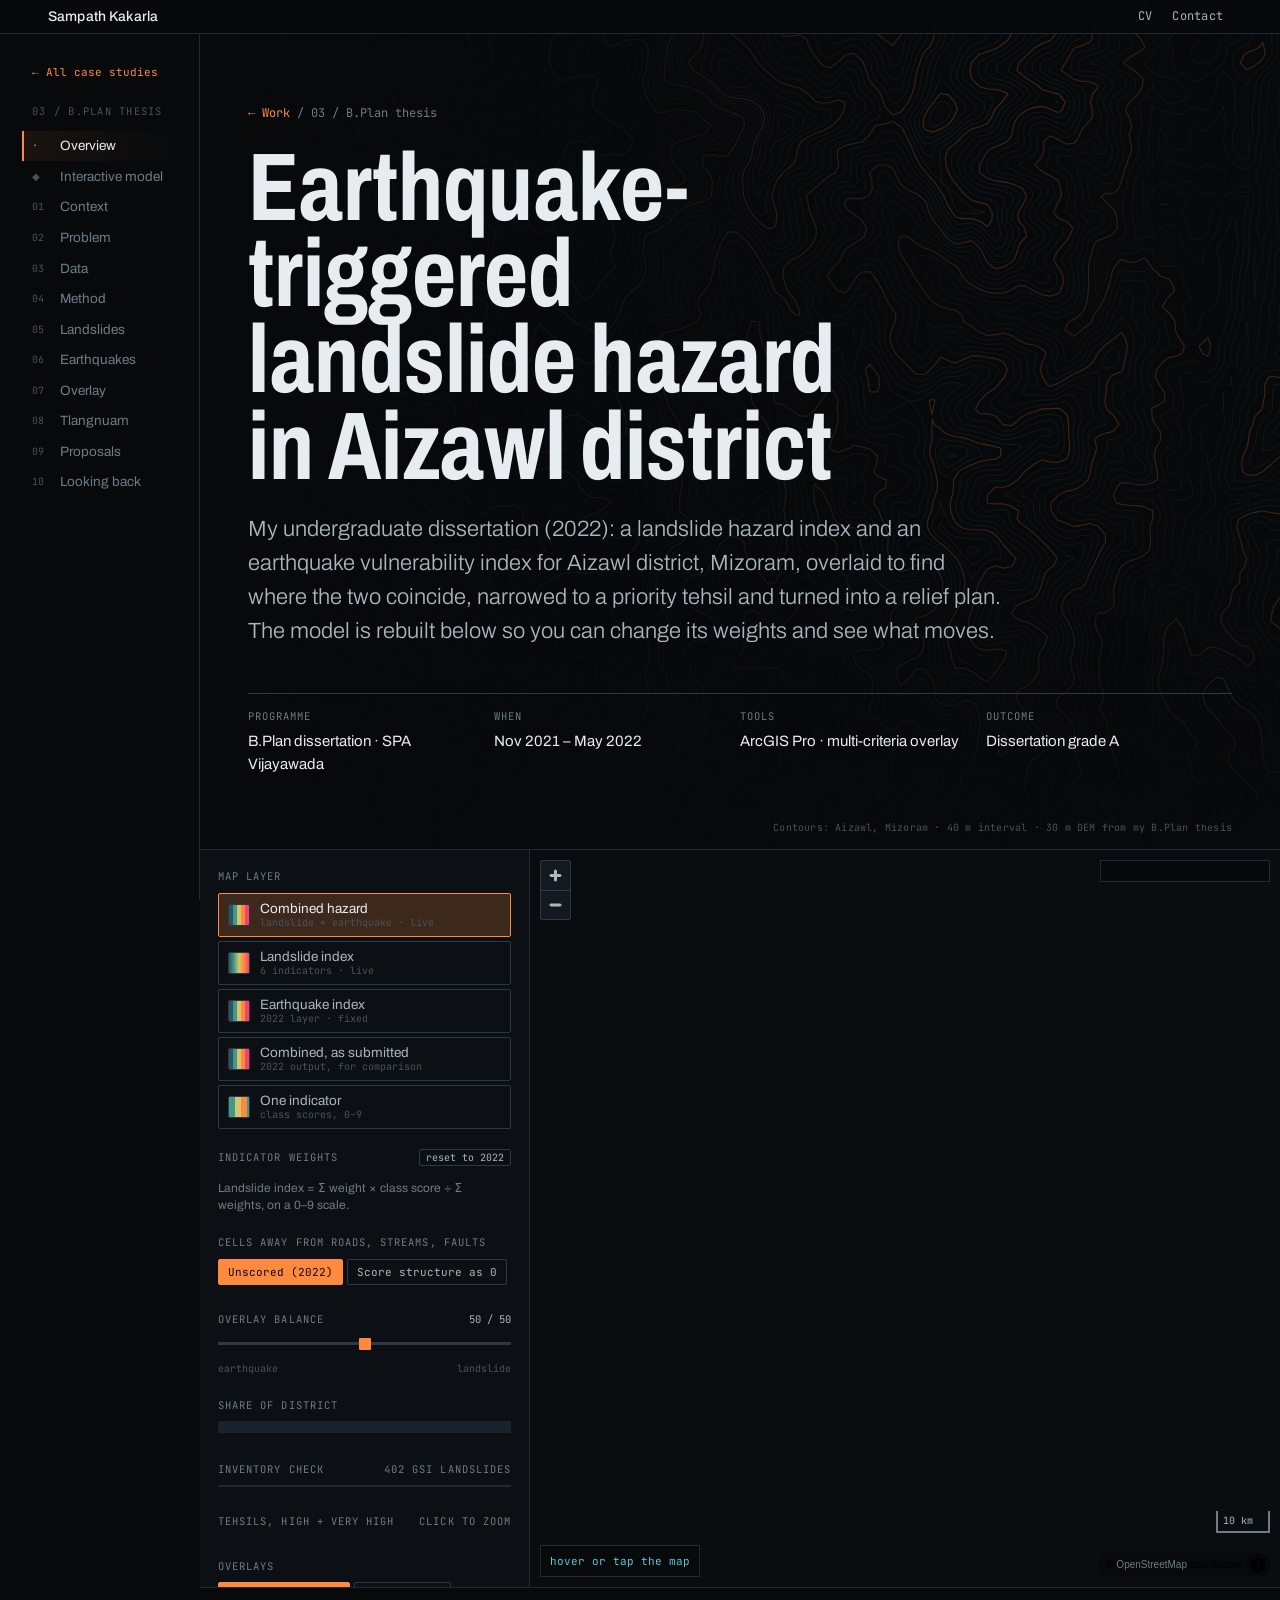
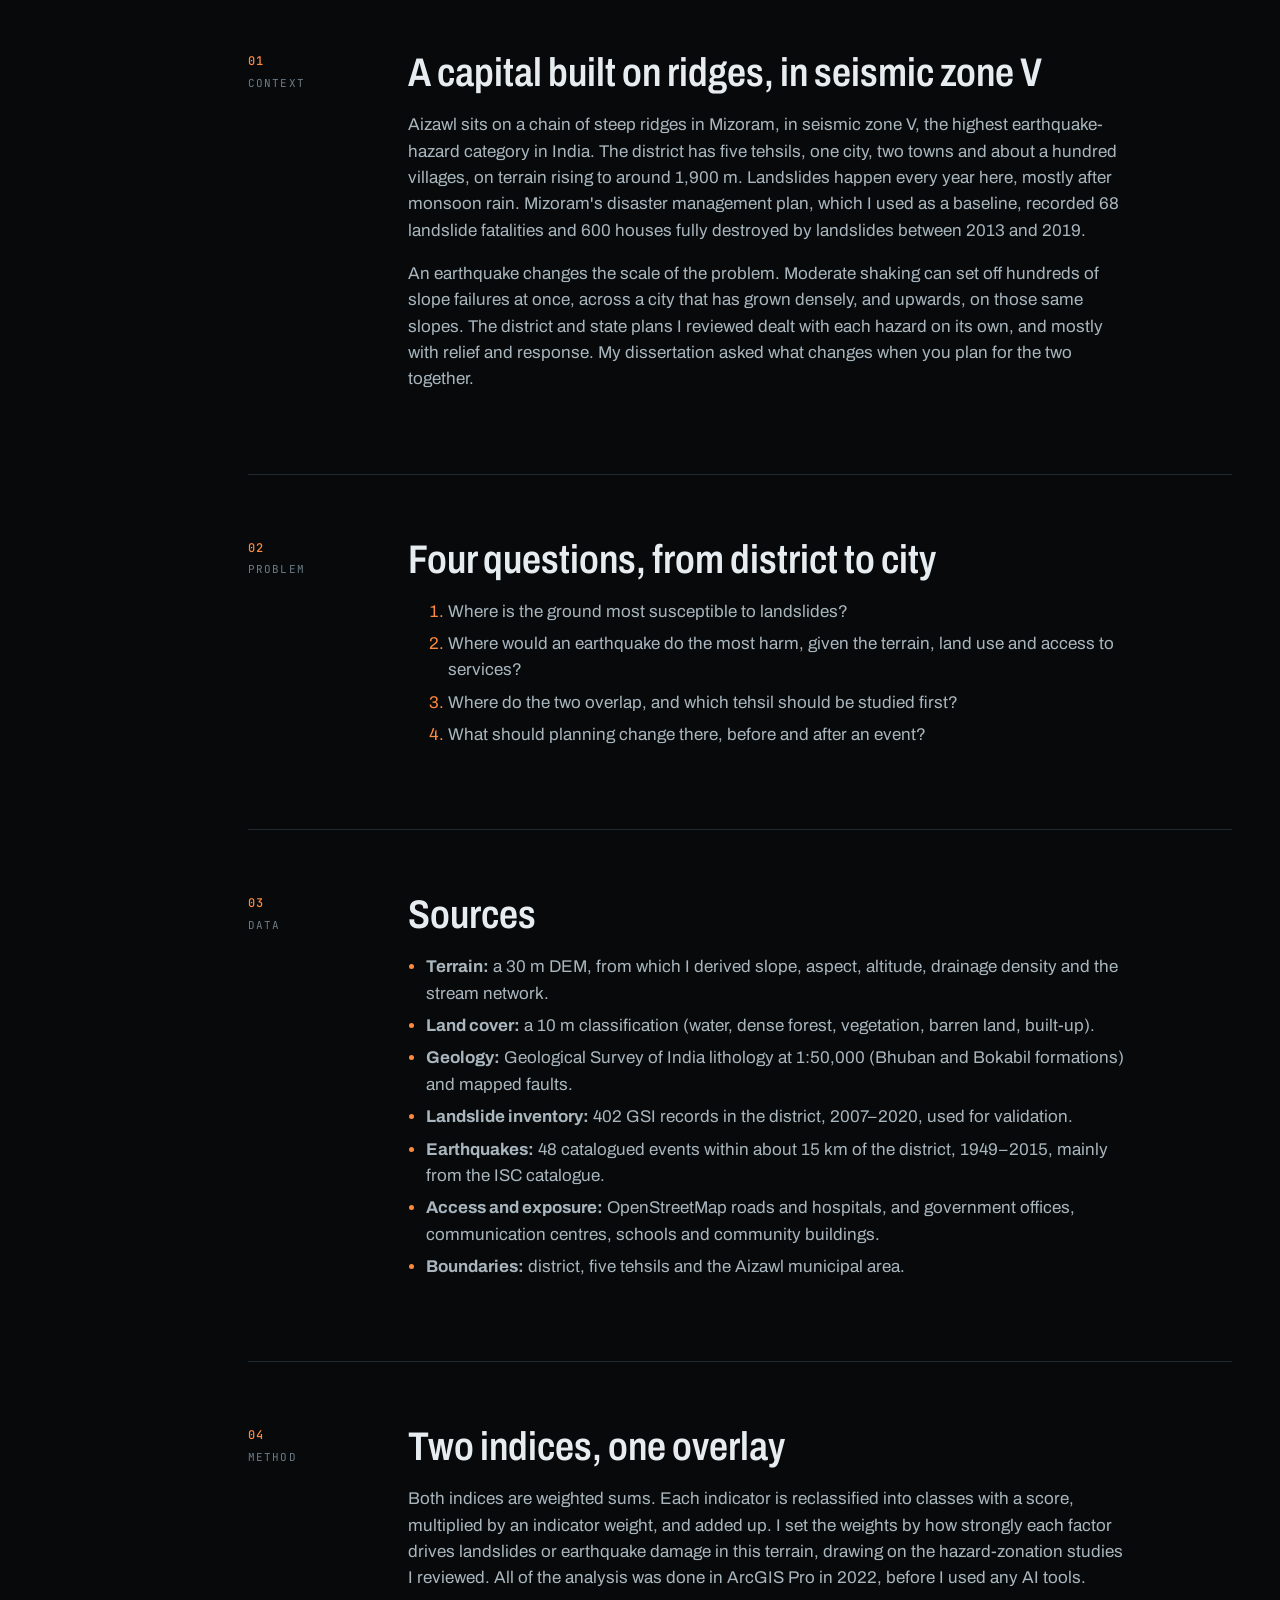
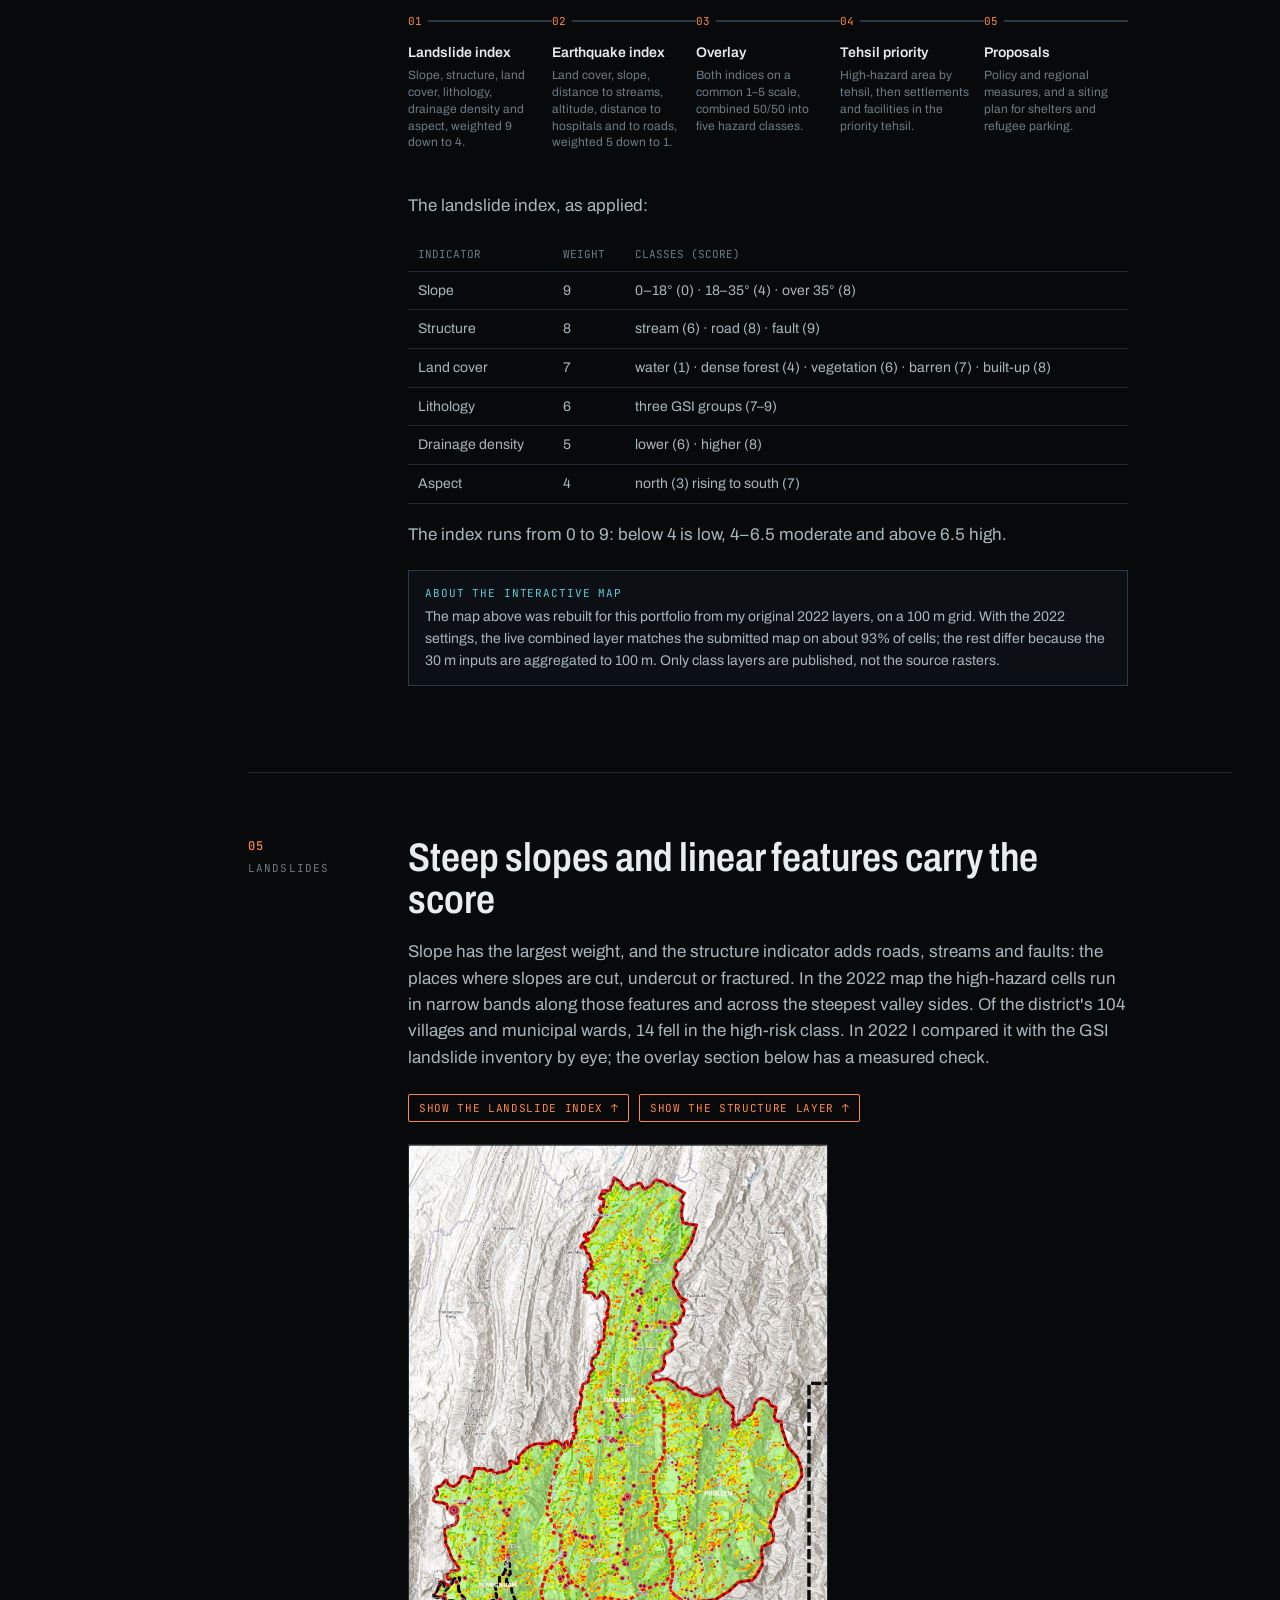
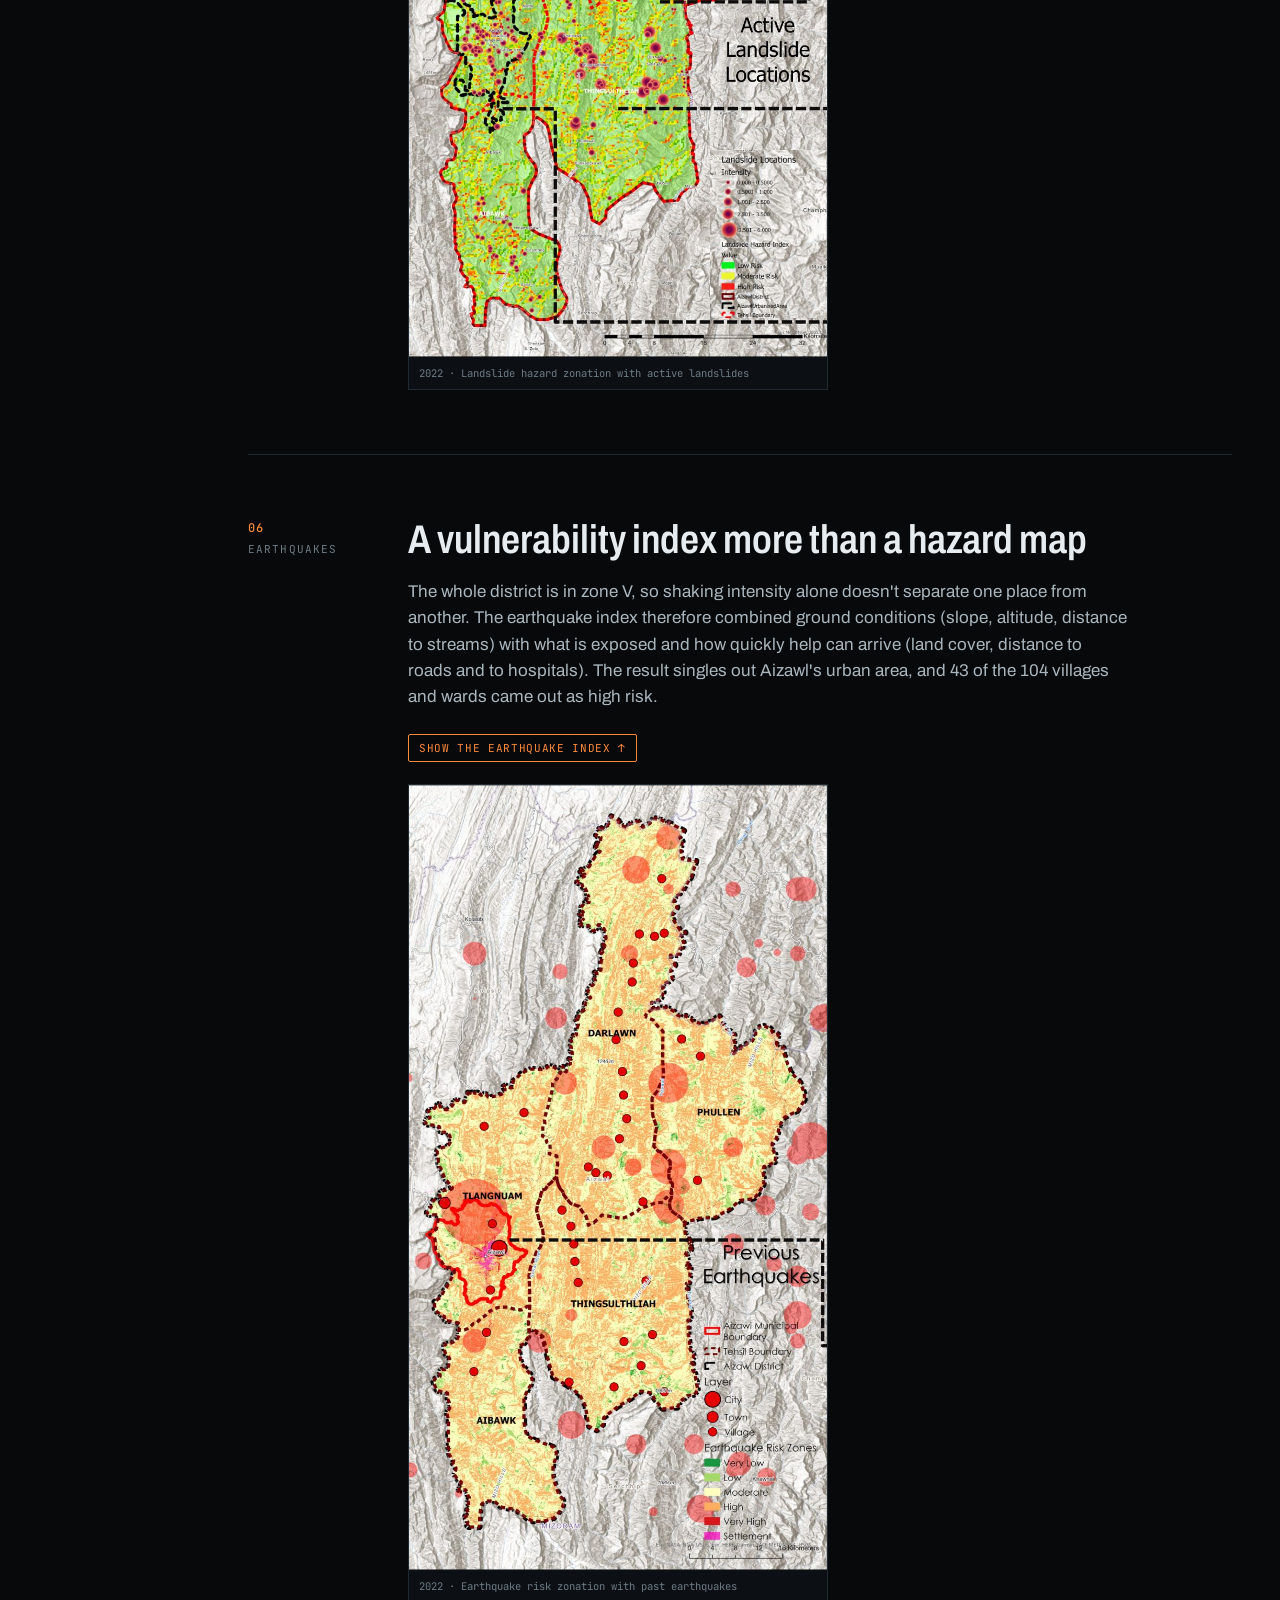
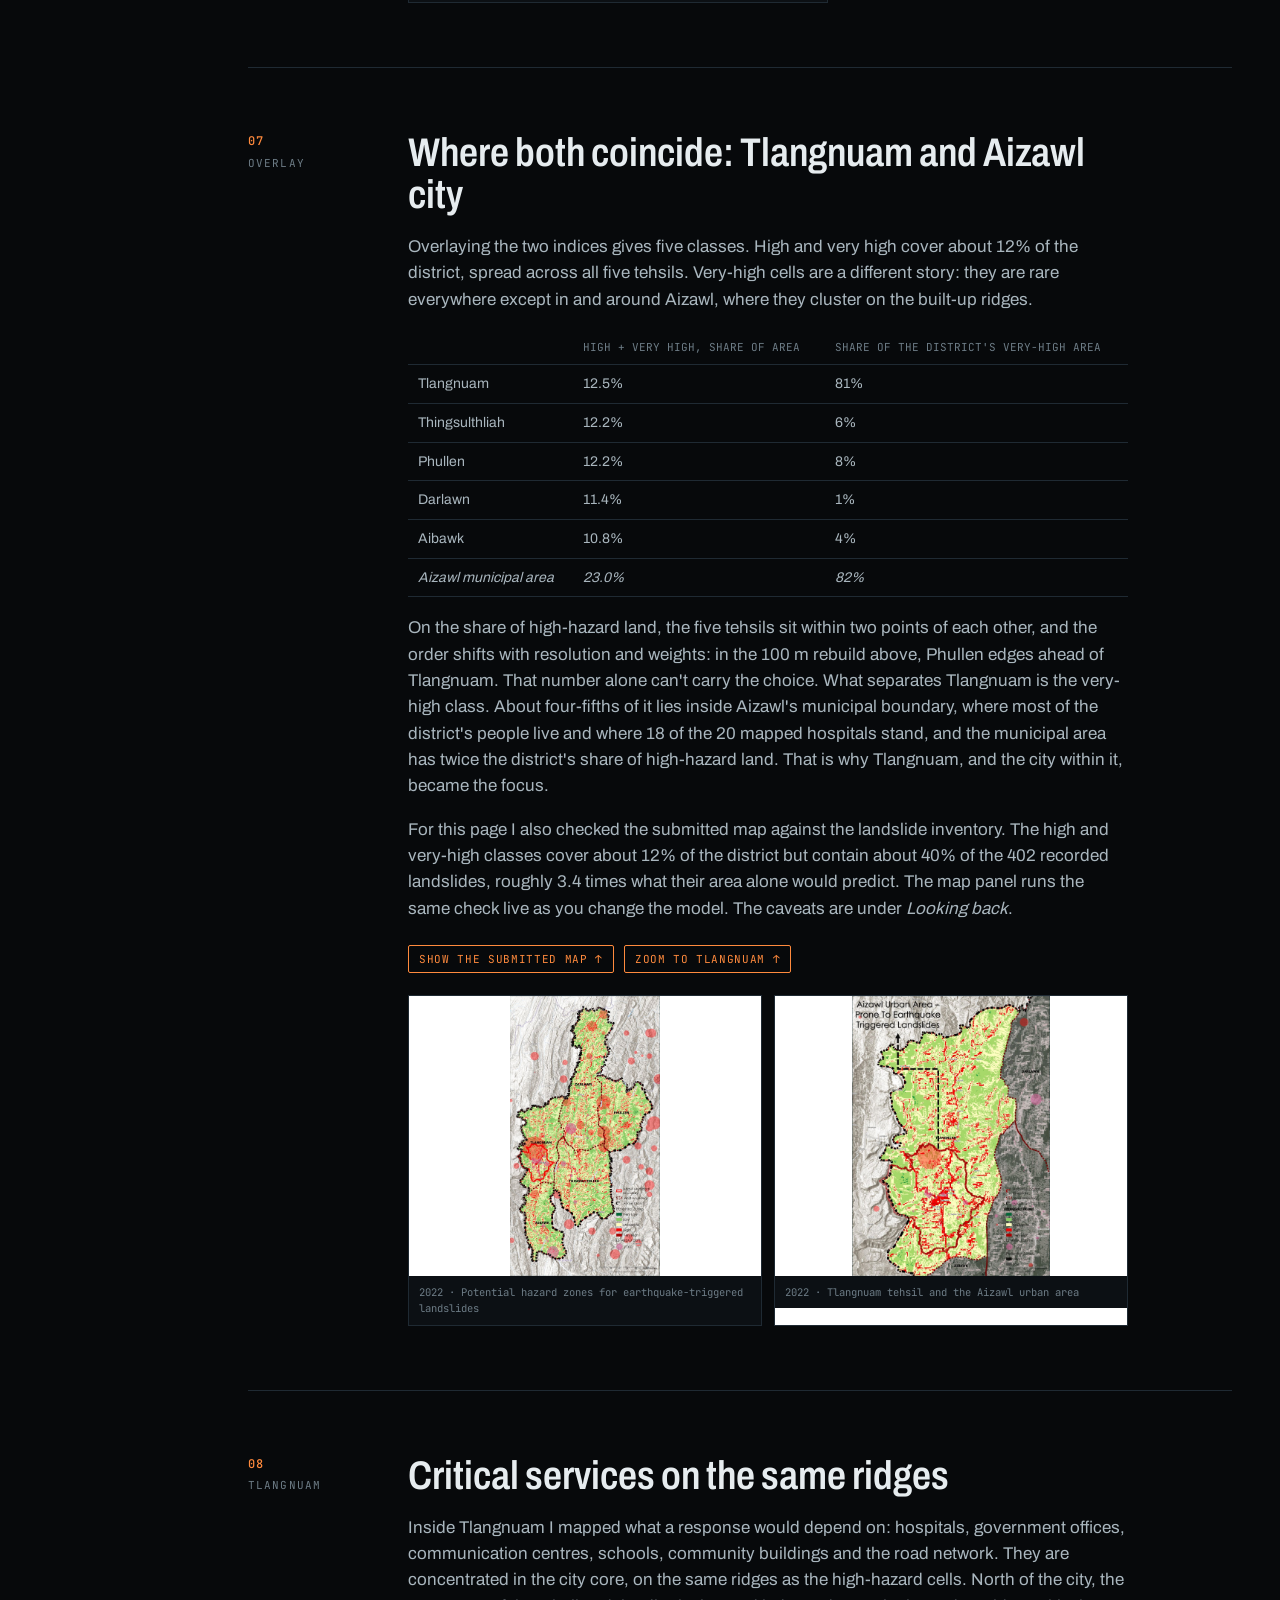
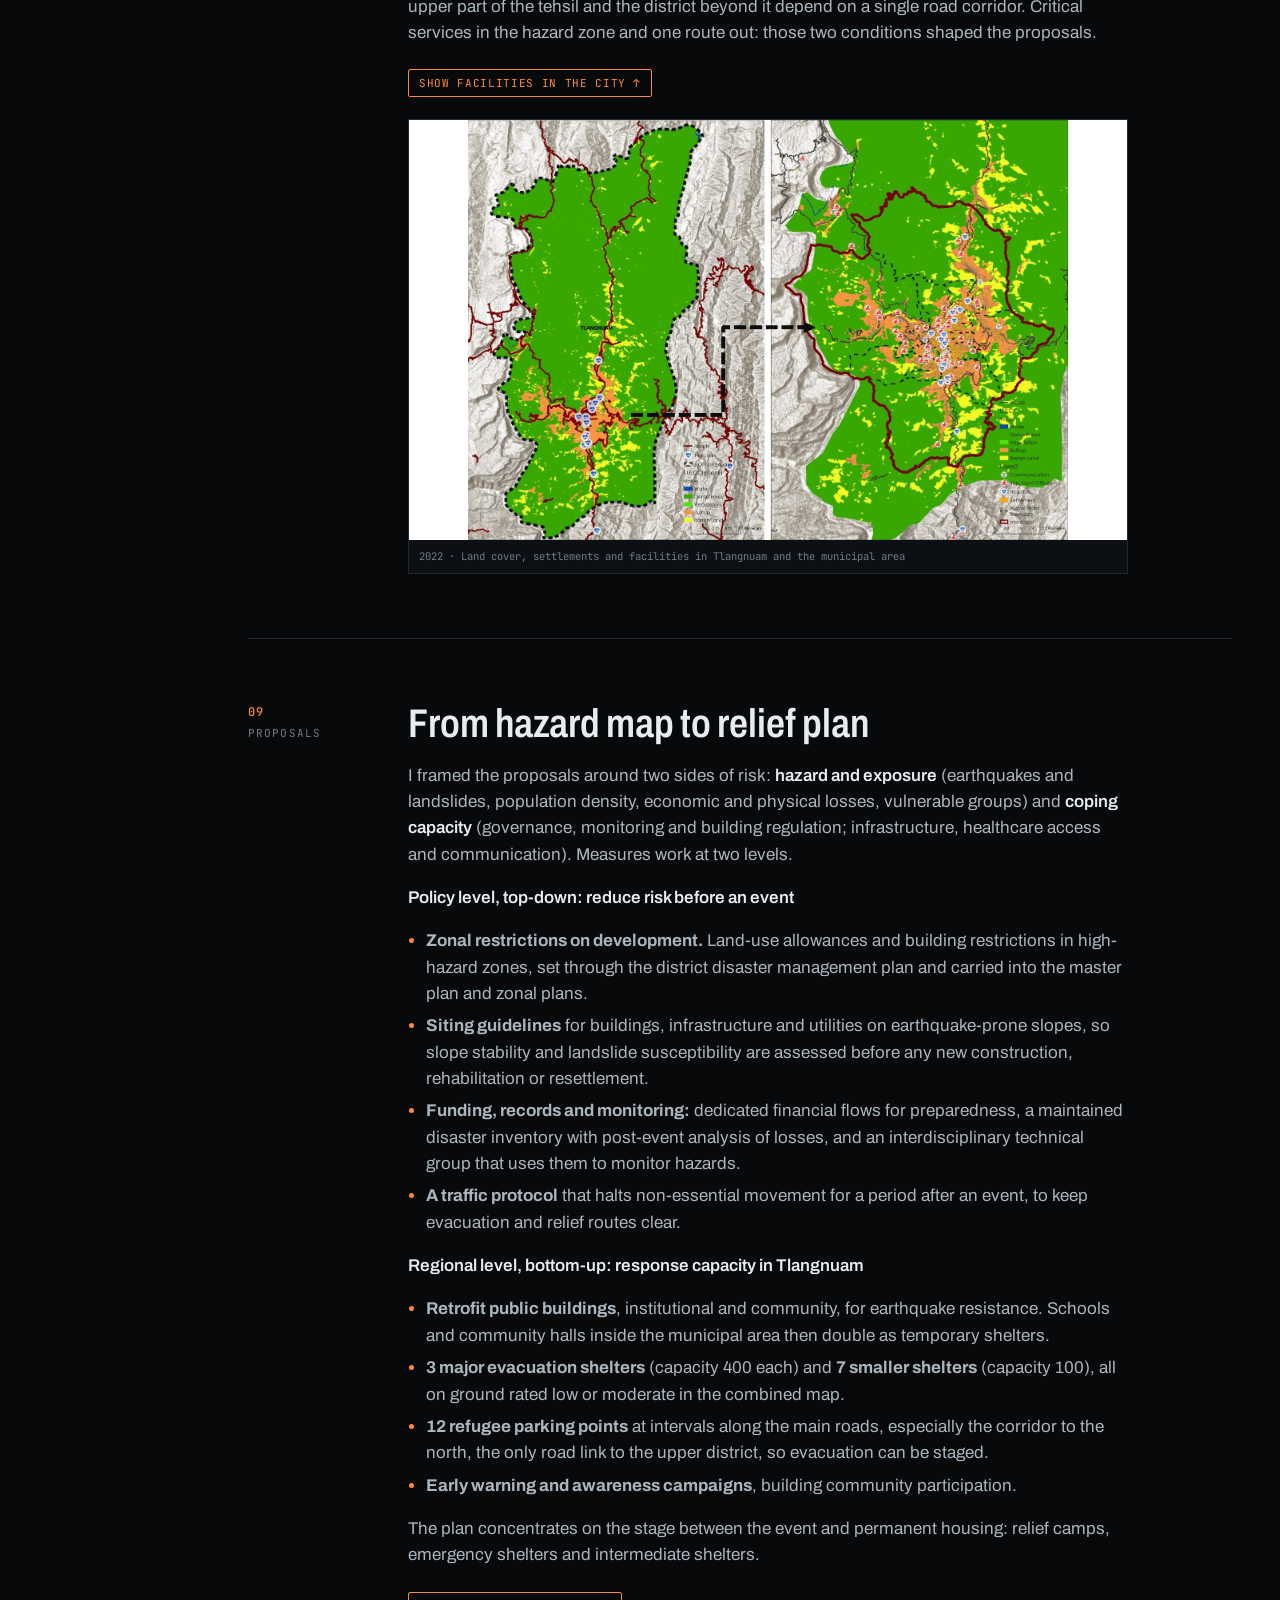
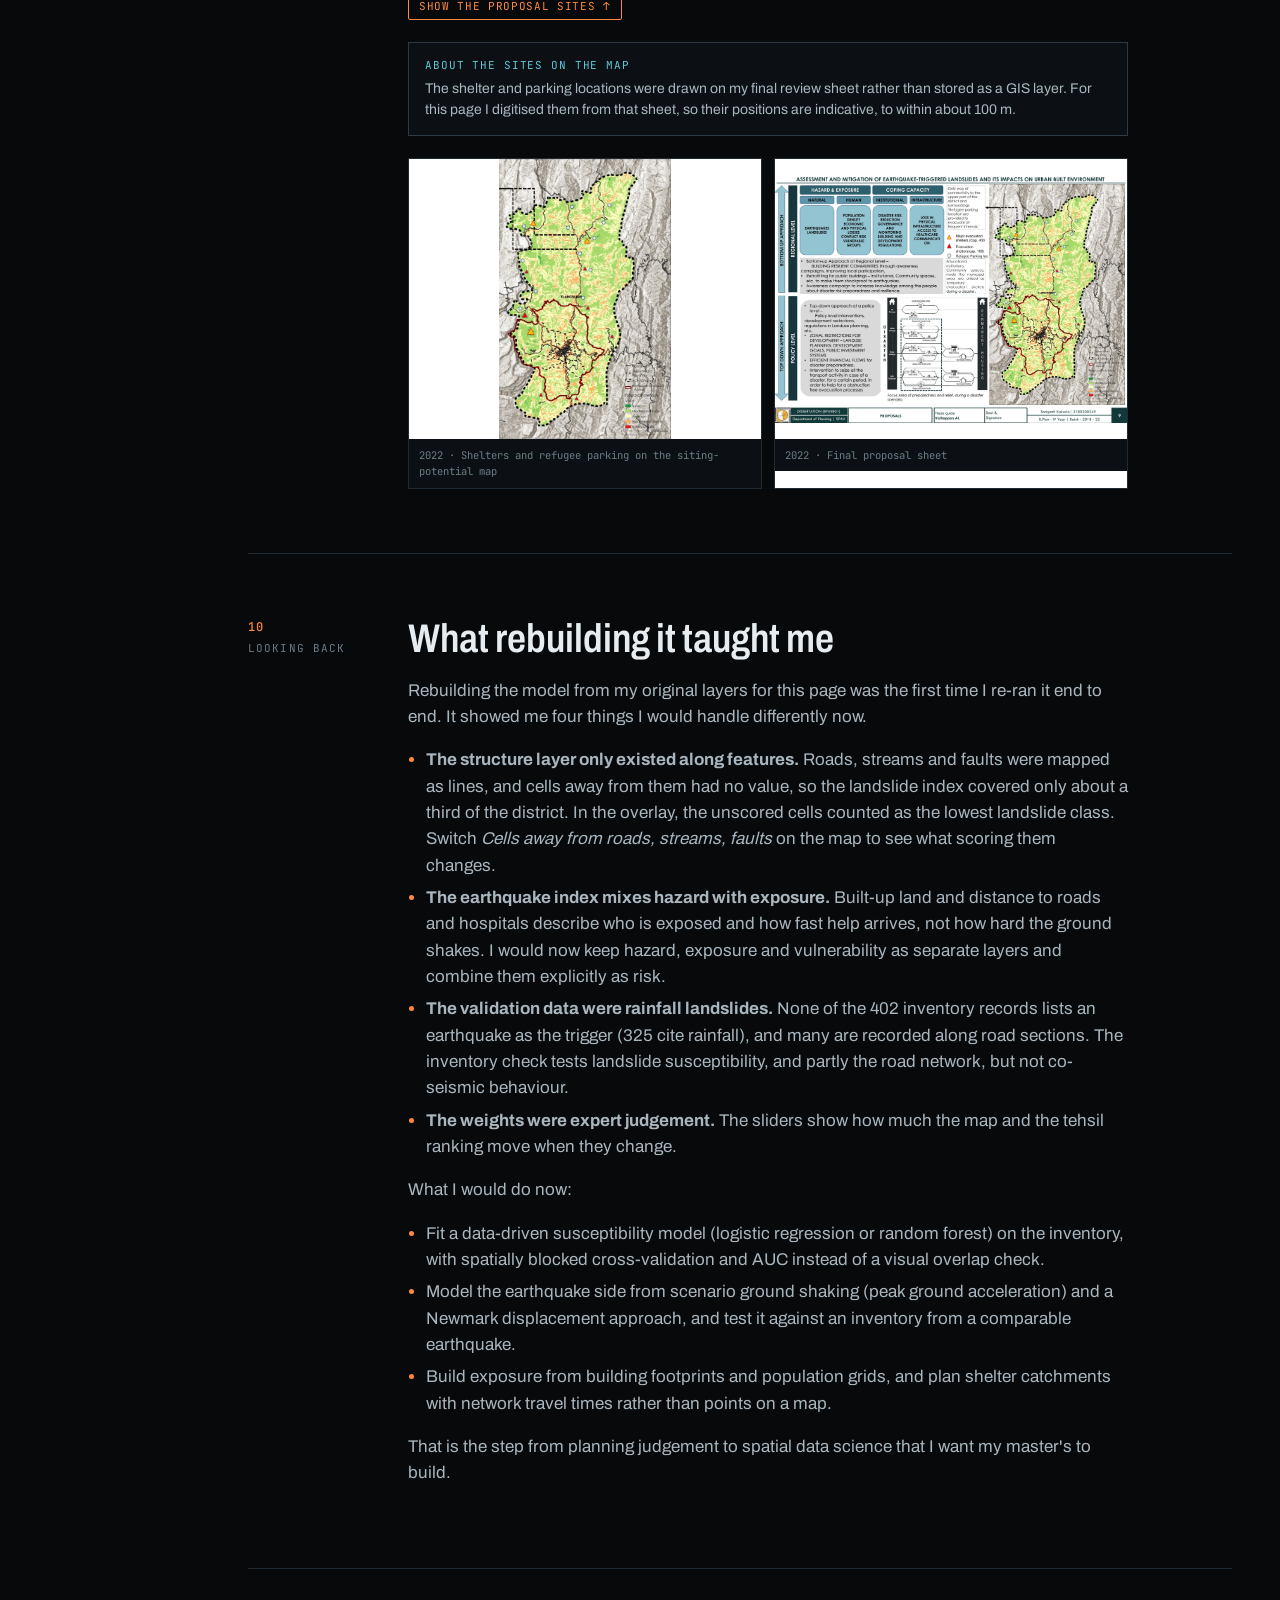
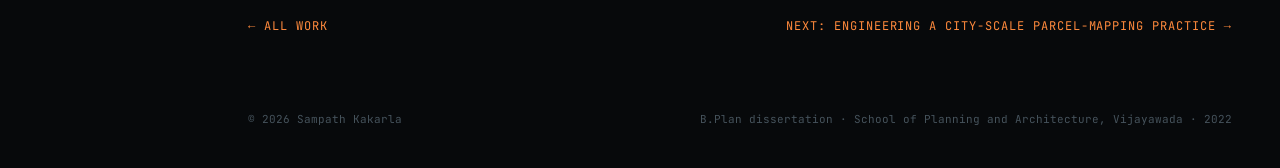
==== work/aizawl-landslides.html @ d4c3ff65 "Add thesis case study; section rail and terrain on case pages" ====
<!doctype html>
<html lang="en">
<head>
  <meta charset="utf-8">
  <meta name="viewport" content="width=device-width, initial-scale=1">
  <title>Earthquake-Triggered Landslides, Aizawl — Sampath Kakarla</title>
  <meta name="description" content="Case study: B.Plan dissertation (2022) on earthquake-triggered landslide hazard in Aizawl district, Mizoram, rebuilt as an interactive multi-criteria model you can re-weight.">
  <meta name="theme-color" content="#07090b">
  <link rel="icon" href="../assets/img/favicon.svg" type="image/svg+xml">
  <!-- <link rel="stylesheet" href="https://use.typekit.net/KITID.css"> -->
  <link rel="preload" href="../assets/fonts/archivo-wdth.woff2" as="font" type="font/woff2" crossorigin>
  <link rel="stylesheet" href="../assets/vendor/maplibre-gl.css">
  <link rel="stylesheet" href="../assets/css/main.css">
</head>
<body>

<header class="hud">
  <a class="id" href="../index.html">Sampath Kakarla</a>
  <button class="sec-btn" type="button" aria-expanded="false" aria-controls="rail">Sections</button>
  <nav aria-label="Site">
    <a href="../assets/docs/Sampath_Kakarla_CV.pdf" target="_blank" rel="noopener">CV</a>
    <a href="../index.html#contact">Contact</a>
  </nav>
</header>
<nav class="rail" id="rail" aria-label="On this page"></nav>

<main>
  <section class="cs-hero" id="top"><canvas class="cs-terrain" data-terrain="aizawl" data-root="../assets/" aria-hidden="true"></canvas><div class="vignette"></div><div class="wrap" id="cs-hero"></div><span class="terrain-cap" aria-hidden="true"></span></section>

  <!-- ===================== MAP CONSOLE ===================== -->
  <section class="console wide" id="explore" data-rail="Interactive model" aria-label="Interactive hazard model">
    <aside class="side">
      <div class="ctl">
        <h5>Map layer</h5>
        <div class="layer-list" role="radiogroup" aria-label="Map layer">
          <button class="lyr on" data-view="combined" role="radio" aria-checked="true"><i class="sw5"></i>Combined hazard<small>landslide + earthquake · live</small></button>
          <button class="lyr" data-view="lhi" role="radio" aria-checked="false"><i class="swc"></i>Landslide index<small>6 indicators · live</small></button>
          <button class="lyr" data-view="eq" role="radio" aria-checked="false"><i class="sw5"></i>Earthquake index<small>2022 layer · fixed</small></button>
          <button class="lyr" data-view="orig" role="radio" aria-checked="false"><i class="sw5"></i>Combined, as submitted<small>2022 output, for comparison</small></button>
          <button class="lyr" data-view="ind" role="radio" aria-checked="false"><i class="swi"></i>One indicator<small>class scores, 0–9</small></button>
        </div>
        <div class="chips" id="ind-chips" hidden style="margin-top:6px"></div>
      </div>

      <div class="ctl" id="ctl-weights">
        <h5>Indicator weights <button class="chip mini" id="reset">reset to 2022</button></h5>
        <div class="sliders" id="sliders"></div>
        <p class="note" style="margin:6px 0 0">Landslide index = Σ weight × class score ÷ Σ weights, on a 0–9 scale.</p>
      </div>

      <div class="ctl" id="ctl-gap">
        <h5>Cells away from roads, streams, faults</h5>
        <div class="chips">
          <button class="chip on" data-gap="2022" aria-pressed="true">Unscored (2022)</button>
          <button class="chip" data-gap="zero" aria-pressed="false">Score structure as 0</button>
        </div>
        <p class="note" id="gap-note" style="margin:6px 0 0"></p>
      </div>

      <div class="ctl" id="ctl-mix">
        <h5>Overlay balance <span id="mix-v">50 / 50</span></h5>
        <input type="range" class="rng" id="mix" min="0" max="100" step="10" value="50" aria-label="Landslide share of the combined index">
        <div class="rng-ends"><span>earthquake</span><span>landslide</span></div>
      </div>

      <div class="ctl">
        <h5 id="share-t">Share of district</h5>
        <div class="stack" id="stack"></div>
        <div class="stack-l" id="stack-l"></div>
      </div>

      <div class="ctl" id="ctl-inv">
        <h5>Inventory check <span>402 GSI landslides</span></h5>
        <div class="readout" id="readout" aria-live="polite"></div>
        <p class="note" id="inv-note" style="margin:6px 0 0"></p>
      </div>

      <div class="ctl" id="ctl-teh">
        <h5 id="teh-t">Tehsils, high + very high <span>click to zoom</span></h5>
        <div class="bars teh" id="bars"></div>
      </div>

      <div class="ctl">
        <h5>Overlays</h5>
        <div class="chips" id="ov-chips">
          <button class="chip on" data-ov="slides" aria-pressed="true">Landslides (GSI)</button>
          <button class="chip" data-ov="quakes" aria-pressed="false">Earthquakes</button>
          <button class="chip" data-ov="fac" aria-pressed="false">Facilities</button>
          <button class="chip" data-ov="sites" aria-pressed="false">2022 relief sites</button>
          <button class="chip on" data-ov="roads" aria-pressed="true">Roads</button>
          <button class="chip" data-ov="faults" aria-pressed="false">Faults</button>
          <button class="chip on" data-ov="admin" aria-pressed="true">Tehsils &amp; city</button>
          <button class="chip on" data-ov="terrain" aria-pressed="true">Hillshade</button>
        </div>
      </div>
      <p class="note">Rebuilt for this portfolio from the original 2022 layers on a 100 m grid. Class layers only; the source rasters are not published. Landslide inventory: Geological Survey of India. Earthquakes: global catalogues, mainly ISC, 1949–2015. Roads and hospitals: OpenStreetMap. Basemap © OpenStreetMap contributors.</p>
    </aside>
    <div id="map">
      <div class="map-legend" id="legend"></div>
      <div class="probe" id="probe" hidden></div>
      <div class="map-hud" id="map-hud">hover or tap the map</div>
    </div>
  </section>

  <div class="cs-body"><div class="wrap"><div id="chapters"></div><nav class="next" id="next"></nav></div></div>
</main>

<div class="lightbox" id="lb" role="dialog" aria-label="Enlarged map"><img alt=""></div>
<footer class="foot"><div class="wrap"><span>© <span id="year"></span> Sampath Kakarla</span><span>B.Plan dissertation · School of Planning and Architecture, Vijayawada · 2022</span></div></footer>

<script src="../assets/vendor/maplibre-gl.js"></script>
<script src="../assets/vendor/marked.umd.js"></script>
<script src="../assets/js/content.js"></script>
<script src="../assets/js/rail.js"></script>
<script src="../assets/js/terrain.js"></script>
<script src="../assets/js/aizawl-map.js"></script>
<script>C.caseStudy("../content/work/aizawl-landslides.json");</script>
</body>
</html>
---- assets/vendor/maplibre-gl.css ----
.maplibregl-map{font:12px/20px Helvetica Neue,Arial,Helvetica,sans-serif;overflow:hidden;position:relative;-webkit-tap-highlight-color:rgb(0 0 0/0)}.maplibregl-canvas{left:0;position:absolute;top:0}.maplibregl-map:fullscreen{height:100%;width:100%}.maplibregl-ctrl-group button.maplibregl-ctrl-compass{touch-action:none}.maplibregl-canvas-container.maplibregl-interactive,.maplibregl-ctrl-group button.maplibregl-ctrl-compass{cursor:grab;-webkit-user-select:none;-moz-user-select:none;user-select:none}.maplibregl-canvas-container.maplibregl-interactive.maplibregl-track-pointer{cursor:pointer}.maplibregl-canvas-container.maplibregl-interactive:active,.maplibregl-ctrl-group button.maplibregl-ctrl-compass:active{cursor:grabbing}.maplibregl-canvas-container.maplibregl-touch-zoom-rotate,.maplibregl-canvas-container.maplibregl-touch-zoom-rotate .maplibregl-canvas{touch-action:pan-x pan-y}.maplibregl-canvas-container.maplibregl-touch-drag-pan,.maplibregl-canvas-container.maplibregl-touch-drag-pan .maplibregl-canvas{touch-action:pinch-zoom}.maplibregl-canvas-container.maplibregl-touch-zoom-rotate.maplibregl-touch-drag-pan,.maplibregl-canvas-container.maplibregl-touch-zoom-rotate.maplibregl-touch-drag-pan .maplibregl-canvas{touch-action:none}.maplibregl-canvas-container.maplibregl-touch-drag-pan.maplibregl-cooperative-gestures,.maplibregl-canvas-container.maplibregl-touch-drag-pan.maplibregl-cooperative-gestures .maplibregl-canvas{touch-action:pan-x pan-y}.maplibregl-ctrl-bottom-left,.maplibregl-ctrl-bottom-right,.maplibregl-ctrl-top-left,.maplibregl-ctrl-top-right{pointer-events:none;position:absolute;z-index:2}.maplibregl-ctrl-top-left{left:0;top:0}.maplibregl-ctrl-top-right{right:0;top:0}.maplibregl-ctrl-bottom-left{bottom:0;left:0}.maplibregl-ctrl-bottom-right{bottom:0;right:0}.maplibregl-ctrl{clear:both;pointer-events:auto;transform:translate(0)}.maplibregl-ctrl-top-left .maplibregl-ctrl{float:left;margin:10px 0 0 10px}.maplibregl-ctrl-top-right .maplibregl-ctrl{float:right;margin:10px 10px 0 0}.maplibregl-ctrl-bottom-left .maplibregl-ctrl{float:left;margin:0 0 10px 10px}.maplibregl-ctrl-bottom-right .maplibregl-ctrl{float:right;margin:0 10px 10px 0}.maplibregl-ctrl-group{background:#fff;border-radius:4px}.maplibregl-ctrl-group:not(:empty){box-shadow:0 0 0 2px rgba(0,0,0,.1)}@media (forced-colors:active){.maplibregl-ctrl-group:not(:empty){box-shadow:0 0 0 2px ButtonText}}.maplibregl-ctrl-group button{background-color:transparent;border:0;box-sizing:border-box;cursor:pointer;display:block;height:29px;outline:none;padding:0;width:29px}.maplibregl-ctrl-group button+button{border-top:1px solid #ddd}.maplibregl-ctrl button .maplibregl-ctrl-icon{background-position:50%;background-repeat:no-repeat;display:block;height:100%;width:100%}@media (forced-colors:active){.maplibregl-ctrl-icon{background-color:transparent}.maplibregl-ctrl-group button+button{border-top:1px solid ButtonText}}.maplibregl-ctrl button::-moz-focus-inner{border:0;padding:0}.maplibregl-ctrl-attrib-button:focus,.maplibregl-ctrl-group button:focus{box-shadow:0 0 2px 2px #0096ff}.maplibregl-ctrl button:disabled{cursor:not-allowed}.maplibregl-ctrl button:disabled .maplibregl-ctrl-icon{opacity:.25}.maplibregl-ctrl button:not(:disabled):hover{background-color:rgb(0 0 0/5%)}.maplibregl-ctrl-group button:focus:focus-visible{box-shadow:0 0 2px 2px #0096ff}.maplibregl-ctrl-group button:focus:not(:focus-visible){box-shadow:none}.maplibregl-ctrl-group button:focus:first-child{border-radius:4px 4px 0 0}.maplibregl-ctrl-group button:focus:last-child{border-radius:0 0 4px 4px}.maplibregl-ctrl-group button:focus:only-child{border-radius:inherit}.maplibregl-ctrl button.maplibregl-ctrl-zoom-out .maplibregl-ctrl-icon{background-image:url("data:image/svg+xml;charset=utf-8,%3Csvg xmlns='http://www.w3.org/2000/svg' width='29' height='29' fill='%23333' viewBox='0 0 29 29'%3E%3Cpath d='M10 13c-.75 0-1.5.75-1.5 1.5S9.25 16 10 16h9c.75 0 1.5-.75 1.5-1.5S19.75 13 19 13z'/%3E%3C/svg%3E")}.maplibregl-ctrl button.maplibregl-ctrl-zoom-in .maplibregl-ctrl-icon{background-image:url("data:image/svg+xml;charset=utf-8,%3Csvg xmlns='http://www.w3.org/2000/svg' width='29' height='29' fill='%23333' viewBox='0 0 29 29'%3E%3Cpath d='M14.5 8.5c-.75 0-1.5.75-1.5 1.5v3h-3c-.75 0-1.5.75-1.5 1.5S9.25 16 10 16h3v3c0 .75.75 1.5 1.5 1.5S16 19.75 16 19v-3h3c.75 0 1.5-.75 1.5-1.5S19.75 13 19 13h-3v-3c0-.75-.75-1.5-1.5-1.5'/%3E%3C/svg%3E")}@media (forced-colors:active){.maplibregl-ctrl button.maplibregl-ctrl-zoom-out .maplibregl-ctrl-icon{background-image:url("data:image/svg+xml;charset=utf-8,%3Csvg xmlns='http://www.w3.org/2000/svg' width='29' height='29' fill='%23fff' viewBox='0 0 29 29'%3E%3Cpath d='M10 13c-.75 0-1.5.75-1.5 1.5S9.25 16 10 16h9c.75 0 1.5-.75 1.5-1.5S19.75 13 19 13z'/%3E%3C/svg%3E")}.maplibregl-ctrl button.maplibregl-ctrl-zoom-in .maplibregl-ctrl-icon{background-image:url("data:image/svg+xml;charset=utf-8,%3Csvg xmlns='http://www.w3.org/2000/svg' width='29' height='29' fill='%23fff' viewBox='0 0 29 29'%3E%3Cpath d='M14.5 8.5c-.75 0-1.5.75-1.5 1.5v3h-3c-.75 0-1.5.75-1.5 1.5S9.25 16 10 16h3v3c0 .75.75 1.5 1.5 1.5S16 19.75 16 19v-3h3c.75 0 1.5-.75 1.5-1.5S19.75 13 19 13h-3v-3c0-.75-.75-1.5-1.5-1.5'/%3E%3C/svg%3E")}}@media (forced-colors:active) and (prefers-color-scheme:light){.maplibregl-ctrl button.maplibregl-ctrl-zoom-out .maplibregl-ctrl-icon{background-image:url("data:image/svg+xml;charset=utf-8,%3Csvg xmlns='http://www.w3.org/2000/svg' width='29' height='29' viewBox='0 0 29 29'%3E%3Cpath d='M10 13c-.75 0-1.5.75-1.5 1.5S9.25 16 10 16h9c.75 0 1.5-.75 1.5-1.5S19.75 13 19 13z'/%3E%3C/svg%3E")}.maplibregl-ctrl button.maplibregl-ctrl-zoom-in .maplibregl-ctrl-icon{background-image:url("data:image/svg+xml;charset=utf-8,%3Csvg xmlns='http://www.w3.org/2000/svg' width='29' height='29' viewBox='0 0 29 29'%3E%3Cpath d='M14.5 8.5c-.75 0-1.5.75-1.5 1.5v3h-3c-.75 0-1.5.75-1.5 1.5S9.25 16 10 16h3v3c0 .75.75 1.5 1.5 1.5S16 19.75 16 19v-3h3c.75 0 1.5-.75 1.5-1.5S19.75 13 19 13h-3v-3c0-.75-.75-1.5-1.5-1.5'/%3E%3C/svg%3E")}}.maplibregl-ctrl button.maplibregl-ctrl-fullscreen .maplibregl-ctrl-icon{background-image:url("data:image/svg+xml;charset=utf-8,%3Csvg xmlns='http://www.w3.org/2000/svg' width='29' height='29' fill='%23333' viewBox='0 0 29 29'%3E%3Cpath d='M24 16v5.5c0 1.75-.75 2.5-2.5 2.5H16v-1l3-1.5-4-5.5 1-1 5.5 4 1.5-3zM6 16l1.5 3 5.5-4 1 1-4 5.5 3 1.5v1H7.5C5.75 24 5 23.25 5 21.5V16zm7-11v1l-3 1.5 4 5.5-1 1-5.5-4L6 13H5V7.5C5 5.75 5.75 5 7.5 5zm11 2.5c0-1.75-.75-2.5-2.5-2.5H16v1l3 1.5-4 5.5 1 1 5.5-4 1.5 3h1z'/%3E%3C/svg%3E")}.maplibregl-ctrl button.maplibregl-ctrl-shrink .maplibregl-ctrl-icon{background-image:url("data:image/svg+xml;charset=utf-8,%3Csvg xmlns='http://www.w3.org/2000/svg' width='29' height='29' viewBox='0 0 29 29'%3E%3Cpath d='M18.5 16c-1.75 0-2.5.75-2.5 2.5V24h1l1.5-3 5.5 4 1-1-4-5.5 3-1.5v-1zM13 18.5c0-1.75-.75-2.5-2.5-2.5H5v1l3 1.5L4 24l1 1 5.5-4 1.5 3h1zm3-8c0 1.75.75 2.5 2.5 2.5H24v-1l-3-1.5L25 5l-1-1-5.5 4L17 5h-1zM10.5 13c1.75 0 2.5-.75 2.5-2.5V5h-1l-1.5 3L5 4 4 5l4 5.5L5 12v1z'/%3E%3C/svg%3E")}@media (forced-colors:active){.maplibregl-ctrl button.maplibregl-ctrl-fullscreen .maplibregl-ctrl-icon{background-image:url("data:image/svg+xml;charset=utf-8,%3Csvg xmlns='http://www.w3.org/2000/svg' width='29' height='29' fill='%23fff' viewBox='0 0 29 29'%3E%3Cpath d='M24 16v5.5c0 1.75-.75 2.5-2.5 2.5H16v-1l3-1.5-4-5.5 1-1 5.5 4 1.5-3zM6 16l1.5 3 5.5-4 1 1-4 5.5 3 1.5v1H7.5C5.75 24 5 23.25 5 21.5V16zm7-11v1l-3 1.5 4 5.5-1 1-5.5-4L6 13H5V7.5C5 5.75 5.75 5 7.5 5zm11 2.5c0-1.75-.75-2.5-2.5-2.5H16v1l3 1.5-4 5.5 1 1 5.5-4 1.5 3h1z'/%3E%3C/svg%3E")}.maplibregl-ctrl button.maplibregl-ctrl-shrink .maplibregl-ctrl-icon{background-image:url("data:image/svg+xml;charset=utf-8,%3Csvg xmlns='http://www.w3.org/2000/svg' width='29' height='29' fill='%23fff' viewBox='0 0 29 29'%3E%3Cpath d='M18.5 16c-1.75 0-2.5.75-2.5 2.5V24h1l1.5-3 5.5 4 1-1-4-5.5 3-1.5v-1zM13 18.5c0-1.75-.75-2.5-2.5-2.5H5v1l3 1.5L4 24l1 1 5.5-4 1.5 3h1zm3-8c0 1.75.75 2.5 2.5 2.5H24v-1l-3-1.5L25 5l-1-1-5.5 4L17 5h-1zM10.5 13c1.75 0 2.5-.75 2.5-2.5V5h-1l-1.5 3L5 4 4 5l4 5.5L5 12v1z'/%3E%3C/svg%3E")}}@media (forced-colors:active) and (prefers-color-scheme:light){.maplibregl-ctrl button.maplibregl-ctrl-fullscreen .maplibregl-ctrl-icon{background-image:url("data:image/svg+xml;charset=utf-8,%3Csvg xmlns='http://www.w3.org/2000/svg' width='29' height='29' viewBox='0 0 29 29'%3E%3Cpath d='M24 16v5.5c0 1.75-.75 2.5-2.5 2.5H16v-1l3-1.5-4-5.5 1-1 5.5 4 1.5-3zM6 16l1.5 3 5.5-4 1 1-4 5.5 3 1.5v1H7.5C5.75 24 5 23.25 5 21.5V16zm7-11v1l-3 1.5 4 5.5-1 1-5.5-4L6 13H5V7.5C5 5.75 5.75 5 7.5 5zm11 2.5c0-1.75-.75-2.5-2.5-2.5H16v1l3 1.5-4 5.5 1 1 5.5-4 1.5 3h1z'/%3E%3C/svg%3E")}.maplibregl-ctrl button.maplibregl-ctrl-shrink .maplibregl-ctrl-icon{background-image:url("data:image/svg+xml;charset=utf-8,%3Csvg xmlns='http://www.w3.org/2000/svg' width='29' height='29' viewBox='0 0 29 29'%3E%3Cpath d='M18.5 16c-1.75 0-2.5.75-2.5 2.5V24h1l1.5-3 5.5 4 1-1-4-5.5 3-1.5v-1zM13 18.5c0-1.75-.75-2.5-2.5-2.5H5v1l3 1.5L4 24l1 1 5.5-4 1.5 3h1zm3-8c0 1.75.75 2.5 2.5 2.5H24v-1l-3-1.5L25 5l-1-1-5.5 4L17 5h-1zM10.5 13c1.75 0 2.5-.75 2.5-2.5V5h-1l-1.5 3L5 4 4 5l4 5.5L5 12v1z'/%3E%3C/svg%3E")}}.maplibregl-ctrl button.maplibregl-ctrl-compass .maplibregl-ctrl-icon{background-image:url("data:image/svg+xml;charset=utf-8,%3Csvg xmlns='http://www.w3.org/2000/svg' width='29' height='29' fill='%23333' viewBox='0 0 29 29'%3E%3Cpath d='m10.5 14 4-8 4 8z'/%3E%3Cpath fill='%23ccc' d='m10.5 16 4 8 4-8z'/%3E%3C/svg%3E")}@media (forced-colors:active){.maplibregl-ctrl button.maplibregl-ctrl-compass .maplibregl-ctrl-icon{background-image:url("data:image/svg+xml;charset=utf-8,%3Csvg xmlns='http://www.w3.org/2000/svg' width='29' height='29' fill='%23fff' viewBox='0 0 29 29'%3E%3Cpath d='m10.5 14 4-8 4 8z'/%3E%3Cpath fill='%23ccc' d='m10.5 16 4 8 4-8z'/%3E%3C/svg%3E")}}@media (forced-colors:active) and (prefers-color-scheme:light){.maplibregl-ctrl button.maplibregl-ctrl-compass .maplibregl-ctrl-icon{background-image:url("data:image/svg+xml;charset=utf-8,%3Csvg xmlns='http://www.w3.org/2000/svg' width='29' height='29' viewBox='0 0 29 29'%3E%3Cpath d='m10.5 14 4-8 4 8z'/%3E%3Cpath fill='%23ccc' d='m10.5 16 4 8 4-8z'/%3E%3C/svg%3E")}}.maplibregl-ctrl button.maplibregl-ctrl-terrain .maplibregl-ctrl-icon{background-image:url("data:image/svg+xml;charset=utf-8,%3Csvg xmlns='http://www.w3.org/2000/svg' width='22' height='22' fill='%23333' viewBox='0 0 22 22'%3E%3Cpath d='m1.754 13.406 4.453-4.851 3.09 3.09 3.281 3.277.969-.969-3.309-3.312 3.844-4.121 6.148 6.886h1.082v-.855l-7.207-8.07-4.84 5.187L6.169 6.57l-5.48 5.965v.871ZM.688 16.844h20.625v1.375H.688Zm0 0'/%3E%3C/svg%3E")}.maplibregl-ctrl button.maplibregl-ctrl-terrain-enabled .maplibregl-ctrl-icon{background-image:url("data:image/svg+xml;charset=utf-8,%3Csvg xmlns='http://www.w3.org/2000/svg' width='22' height='22' fill='%2333b5e5' viewBox='0 0 22 22'%3E%3Cpath d='m1.754 13.406 4.453-4.851 3.09 3.09 3.281 3.277.969-.969-3.309-3.312 3.844-4.121 6.148 6.886h1.082v-.855l-7.207-8.07-4.84 5.187L6.169 6.57l-5.48 5.965v.871ZM.688 16.844h20.625v1.375H.688Zm0 0'/%3E%3C/svg%3E")}.maplibregl-ctrl button.maplibregl-ctrl-geolocate .maplibregl-ctrl-icon{background-image:url("data:image/svg+xml;charset=utf-8,%3Csvg xmlns='http://www.w3.org/2000/svg' width='29' height='29' fill='%23333' viewBox='0 0 20 20'%3E%3Cpath d='M10 4C9 4 9 5 9 5v.1A5 5 0 0 0 5.1 9H5s-1 0-1 1 1 1 1 1h.1A5 5 0 0 0 9 14.9v.1s0 1 1 1 1-1 1-1v-.1a5 5 0 0 0 3.9-3.9h.1s1 0 1-1-1-1-1-1h-.1A5 5 0 0 0 11 5.1V5s0-1-1-1m0 2.5a3.5 3.5 0 1 1 0 7 3.5 3.5 0 1 1 0-7'/%3E%3Ccircle cx='10' cy='10' r='2'/%3E%3C/svg%3E")}.maplibregl-ctrl button.maplibregl-ctrl-geolocate:disabled .maplibregl-ctrl-icon{background-image:url("data:image/svg+xml;charset=utf-8,%3Csvg xmlns='http://www.w3.org/2000/svg' width='29' height='29' fill='%23aaa' viewBox='0 0 20 20'%3E%3Cpath d='M10 4C9 4 9 5 9 5v.1A5 5 0 0 0 5.1 9H5s-1 0-1 1 1 1 1 1h.1A5 5 0 0 0 9 14.9v.1s0 1 1 1 1-1 1-1v-.1a5 5 0 0 0 3.9-3.9h.1s1 0 1-1-1-1-1-1h-.1A5 5 0 0 0 11 5.1V5s0-1-1-1m0 2.5a3.5 3.5 0 1 1 0 7 3.5 3.5 0 1 1 0-7'/%3E%3Ccircle cx='10' cy='10' r='2'/%3E%3Cpath fill='red' d='m14 5 1 1-9 9-1-1z'/%3E%3C/svg%3E")}.maplibregl-ctrl button.maplibregl-ctrl-geolocate.maplibregl-ctrl-geolocate-active .maplibregl-ctrl-icon{background-image:url("data:image/svg+xml;charset=utf-8,%3Csvg xmlns='http://www.w3.org/2000/svg' width='29' height='29' fill='%2333b5e5' viewBox='0 0 20 20'%3E%3Cpath d='M10 4C9 4 9 5 9 5v.1A5 5 0 0 0 5.1 9H5s-1 0-1 1 1 1 1 1h.1A5 5 0 0 0 9 14.9v.1s0 1 1 1 1-1 1-1v-.1a5 5 0 0 0 3.9-3.9h.1s1 0 1-1-1-1-1-1h-.1A5 5 0 0 0 11 5.1V5s0-1-1-1m0 2.5a3.5 3.5 0 1 1 0 7 3.5 3.5 0 1 1 0-7'/%3E%3Ccircle cx='10' cy='10' r='2'/%3E%3C/svg%3E")}.maplibregl-ctrl button.maplibregl-ctrl-geolocate.maplibregl-ctrl-geolocate-active-error .maplibregl-ctrl-icon{background-image:url("data:image/svg+xml;charset=utf-8,%3Csvg xmlns='http://www.w3.org/2000/svg' width='29' height='29' fill='%23e58978' viewBox='0 0 20 20'%3E%3Cpath d='M10 4C9 4 9 5 9 5v.1A5 5 0 0 0 5.1 9H5s-1 0-1 1 1 1 1 1h.1A5 5 0 0 0 9 14.9v.1s0 1 1 1 1-1 1-1v-.1a5 5 0 0 0 3.9-3.9h.1s1 0 1-1-1-1-1-1h-.1A5 5 0 0 0 11 5.1V5s0-1-1-1m0 2.5a3.5 3.5 0 1 1 0 7 3.5 3.5 0 1 1 0-7'/%3E%3Ccircle cx='10' cy='10' r='2'/%3E%3C/svg%3E")}.maplibregl-ctrl button.maplibregl-ctrl-geolocate.maplibregl-ctrl-geolocate-background .maplibregl-ctrl-icon{background-image:url("data:image/svg+xml;charset=utf-8,%3Csvg xmlns='http://www.w3.org/2000/svg' width='29' height='29' fill='%2333b5e5' viewBox='0 0 20 20'%3E%3Cpath d='M10 4C9 4 9 5 9 5v.1A5 5 0 0 0 5.1 9H5s-1 0-1 1 1 1 1 1h.1A5 5 0 0 0 9 14.9v.1s0 1 1 1 1-1 1-1v-.1a5 5 0 0 0 3.9-3.9h.1s1 0 1-1-1-1-1-1h-.1A5 5 0 0 0 11 5.1V5s0-1-1-1m0 2.5a3.5 3.5 0 1 1 0 7 3.5 3.5 0 1 1 0-7'/%3E%3C/svg%3E")}.maplibregl-ctrl button.maplibregl-ctrl-geolocate.maplibregl-ctrl-geolocate-background-error .maplibregl-ctrl-icon{background-image:url("data:image/svg+xml;charset=utf-8,%3Csvg xmlns='http://www.w3.org/2000/svg' width='29' height='29' fill='%23e54e33' viewBox='0 0 20 20'%3E%3Cpath d='M10 4C9 4 9 5 9 5v.1A5 5 0 0 0 5.1 9H5s-1 0-1 1 1 1 1 1h.1A5 5 0 0 0 9 14.9v.1s0 1 1 1 1-1 1-1v-.1a5 5 0 0 0 3.9-3.9h.1s1 0 1-1-1-1-1-1h-.1A5 5 0 0 0 11 5.1V5s0-1-1-1m0 2.5a3.5 3.5 0 1 1 0 7 3.5 3.5 0 1 1 0-7'/%3E%3C/svg%3E")}.maplibregl-ctrl button.maplibregl-ctrl-geolocate.maplibregl-ctrl-geolocate-waiting .maplibregl-ctrl-icon{animation:maplibregl-spin 2s linear infinite}@media (forced-colors:active){.maplibregl-ctrl button.maplibregl-ctrl-geolocate .maplibregl-ctrl-icon{background-image:url("data:image/svg+xml;charset=utf-8,%3Csvg xmlns='http://www.w3.org/2000/svg' width='29' height='29' fill='%23fff' viewBox='0 0 20 20'%3E%3Cpath d='M10 4C9 4 9 5 9 5v.1A5 5 0 0 0 5.1 9H5s-1 0-1 1 1 1 1 1h.1A5 5 0 0 0 9 14.9v.1s0 1 1 1 1-1 1-1v-.1a5 5 0 0 0 3.9-3.9h.1s1 0 1-1-1-1-1-1h-.1A5 5 0 0 0 11 5.1V5s0-1-1-1m0 2.5a3.5 3.5 0 1 1 0 7 3.5 3.5 0 1 1 0-7'/%3E%3Ccircle cx='10' cy='10' r='2'/%3E%3C/svg%3E")}.maplibregl-ctrl button.maplibregl-ctrl-geolocate:disabled .maplibregl-ctrl-icon{background-image:url("data:image/svg+xml;charset=utf-8,%3Csvg xmlns='http://www.w3.org/2000/svg' width='29' height='29' fill='%23999' viewBox='0 0 20 20'%3E%3Cpath d='M10 4C9 4 9 5 9 5v.1A5 5 0 0 0 5.1 9H5s-1 0-1 1 1 1 1 1h.1A5 5 0 0 0 9 14.9v.1s0 1 1 1 1-1 1-1v-.1a5 5 0 0 0 3.9-3.9h.1s1 0 1-1-1-1-1-1h-.1A5 5 0 0 0 11 5.1V5s0-1-1-1m0 2.5a3.5 3.5 0 1 1 0 7 3.5 3.5 0 1 1 0-7'/%3E%3Ccircle cx='10' cy='10' r='2'/%3E%3Cpath fill='red' d='m14 5 1 1-9 9-1-1z'/%3E%3C/svg%3E")}.maplibregl-ctrl button.maplibregl-ctrl-geolocate.maplibregl-ctrl-geolocate-active .maplibregl-ctrl-icon{background-image:url("data:image/svg+xml;charset=utf-8,%3Csvg xmlns='http://www.w3.org/2000/svg' width='29' height='29' fill='%2333b5e5' viewBox='0 0 20 20'%3E%3Cpath d='M10 4C9 4 9 5 9 5v.1A5 5 0 0 0 5.1 9H5s-1 0-1 1 1 1 1 1h.1A5 5 0 0 0 9 14.9v.1s0 1 1 1 1-1 1-1v-.1a5 5 0 0 0 3.9-3.9h.1s1 0 1-1-1-1-1-1h-.1A5 5 0 0 0 11 5.1V5s0-1-1-1m0 2.5a3.5 3.5 0 1 1 0 7 3.5 3.5 0 1 1 0-7'/%3E%3Ccircle cx='10' cy='10' r='2'/%3E%3C/svg%3E")}.maplibregl-ctrl button.maplibregl-ctrl-geolocate.maplibregl-ctrl-geolocate-active-error .maplibregl-ctrl-icon{background-image:url("data:image/svg+xml;charset=utf-8,%3Csvg xmlns='http://www.w3.org/2000/svg' width='29' height='29' fill='%23e58978' viewBox='0 0 20 20'%3E%3Cpath d='M10 4C9 4 9 5 9 5v.1A5 5 0 0 0 5.1 9H5s-1 0-1 1 1 1 1 1h.1A5 5 0 0 0 9 14.9v.1s0 1 1 1 1-1 1-1v-.1a5 5 0 0 0 3.9-3.9h.1s1 0 1-1-1-1-1-1h-.1A5 5 0 0 0 11 5.1V5s0-1-1-1m0 2.5a3.5 3.5 0 1 1 0 7 3.5 3.5 0 1 1 0-7'/%3E%3Ccircle cx='10' cy='10' r='2'/%3E%3C/svg%3E")}.maplibregl-ctrl button.maplibregl-ctrl-geolocate.maplibregl-ctrl-geolocate-background .maplibregl-ctrl-icon{background-image:url("data:image/svg+xml;charset=utf-8,%3Csvg xmlns='http://www.w3.org/2000/svg' width='29' height='29' fill='%2333b5e5' viewBox='0 0 20 20'%3E%3Cpath d='M10 4C9 4 9 5 9 5v.1A5 5 0 0 0 5.1 9H5s-1 0-1 1 1 1 1 1h.1A5 5 0 0 0 9 14.9v.1s0 1 1 1 1-1 1-1v-.1a5 5 0 0 0 3.9-3.9h.1s1 0 1-1-1-1-1-1h-.1A5 5 0 0 0 11 5.1V5s0-1-1-1m0 2.5a3.5 3.5 0 1 1 0 7 3.5 3.5 0 1 1 0-7'/%3E%3C/svg%3E")}.maplibregl-ctrl button.maplibregl-ctrl-geolocate.maplibregl-ctrl-geolocate-background-error .maplibregl-ctrl-icon{background-image:url("data:image/svg+xml;charset=utf-8,%3Csvg xmlns='http://www.w3.org/2000/svg' width='29' height='29' fill='%23e54e33' viewBox='0 0 20 20'%3E%3Cpath d='M10 4C9 4 9 5 9 5v.1A5 5 0 0 0 5.1 9H5s-1 0-1 1 1 1 1 1h.1A5 5 0 0 0 9 14.9v.1s0 1 1 1 1-1 1-1v-.1a5 5 0 0 0 3.9-3.9h.1s1 0 1-1-1-1-1-1h-.1A5 5 0 0 0 11 5.1V5s0-1-1-1m0 2.5a3.5 3.5 0 1 1 0 7 3.5 3.5 0 1 1 0-7'/%3E%3C/svg%3E")}}@media (forced-colors:active) and (prefers-color-scheme:light){.maplibregl-ctrl button.maplibregl-ctrl-geolocate .maplibregl-ctrl-icon{background-image:url("data:image/svg+xml;charset=utf-8,%3Csvg xmlns='http://www.w3.org/2000/svg' width='29' height='29' viewBox='0 0 20 20'%3E%3Cpath d='M10 4C9 4 9 5 9 5v.1A5 5 0 0 0 5.1 9H5s-1 0-1 1 1 1 1 1h.1A5 5 0 0 0 9 14.9v.1s0 1 1 1 1-1 1-1v-.1a5 5 0 0 0 3.9-3.9h.1s1 0 1-1-1-1-1-1h-.1A5 5 0 0 0 11 5.1V5s0-1-1-1m0 2.5a3.5 3.5 0 1 1 0 7 3.5 3.5 0 1 1 0-7'/%3E%3Ccircle cx='10' cy='10' r='2'/%3E%3C/svg%3E")}.maplibregl-ctrl button.maplibregl-ctrl-geolocate:disabled .maplibregl-ctrl-icon{background-image:url("data:image/svg+xml;charset=utf-8,%3Csvg xmlns='http://www.w3.org/2000/svg' width='29' height='29' fill='%23666' viewBox='0 0 20 20'%3E%3Cpath d='M10 4C9 4 9 5 9 5v.1A5 5 0 0 0 5.1 9H5s-1 0-1 1 1 1 1 1h.1A5 5 0 0 0 9 14.9v.1s0 1 1 1 1-1 1-1v-.1a5 5 0 0 0 3.9-3.9h.1s1 0 1-1-1-1-1-1h-.1A5 5 0 0 0 11 5.1V5s0-1-1-1m0 2.5a3.5 3.5 0 1 1 0 7 3.5 3.5 0 1 1 0-7'/%3E%3Ccircle cx='10' cy='10' r='2'/%3E%3Cpath fill='red' d='m14 5 1 1-9 9-1-1z'/%3E%3C/svg%3E")}}@keyframes maplibregl-spin{0%{transform:rotate(0deg)}to{transform:rotate(1turn)}}a.maplibregl-ctrl-logo{background-image:url("data:image/svg+xml;charset=utf-8,%3Csvg xmlns='http://www.w3.org/2000/svg' width='88' height='23' fill='none'%3E%3Cpath fill='%23000' fill-opacity='.4' fill-rule='evenodd' d='M17.408 16.796h-1.827l2.501-12.095h.198l3.324 6.533.988 2.19.988-2.19 3.258-6.533h.181l2.6 12.095h-1.81l-1.218-5.644-.362-1.71-.658 1.71-2.929 5.644h-.098l-2.914-5.644-.757-1.71-.345 1.71zm1.958-3.42-.726 3.663a1.255 1.255 0 0 1-1.232 1.011h-1.827a1.255 1.255 0 0 1-1.229-1.509l2.501-12.095a1.255 1.255 0 0 1 1.23-1.001h.197a1.25 1.25 0 0 1 1.12.685l3.19 6.273 3.125-6.263a1.25 1.25 0 0 1 1.123-.695h.181a1.255 1.255 0 0 1 1.227.991l1.443 6.71a5 5 0 0 1 .314-.787l.009-.016a4.6 4.6 0 0 1 1.777-1.887c.782-.46 1.668-.667 2.611-.667a4.6 4.6 0 0 1 1.7.32l.306.134c.21-.16.474-.256.759-.256h1.694a1.255 1.255 0 0 1 1.212.925 1.255 1.255 0 0 1 1.212-.925h1.711c.284 0 .545.094.755.252.613-.3 1.312-.45 2.075-.45 1.356 0 2.557.445 3.482 1.4q.47.48.763 1.064V4.701a1.255 1.255 0 0 1 1.255-1.255h1.86A1.255 1.255 0 0 1 54.44 4.7v9.194h2.217c.19 0 .37.043.532.118v-4.77c0-.356.147-.678.385-.906a2.42 2.42 0 0 1-.682-1.71c0-.665.267-1.253.735-1.7a2.45 2.45 0 0 1 1.722-.674 2.43 2.43 0 0 1 1.705.675q.318.302.504.683V4.7a1.255 1.255 0 0 1 1.255-1.255h1.744A1.255 1.255 0 0 1 65.812 4.7v3.335a4.8 4.8 0 0 1 1.526-.246c.938 0 1.817.214 2.59.69a4.47 4.47 0 0 1 1.67 1.743v-.98a1.255 1.255 0 0 1 1.256-1.256h1.777c.233 0 .451.064.639.174a3.4 3.4 0 0 1 1.567-.372c.346 0 .861.02 1.285.232a1.25 1.25 0 0 1 .689 1.004 4.7 4.7 0 0 1 .853-.588c.795-.44 1.675-.647 2.61-.647 1.385 0 2.65.39 3.525 1.396.836.938 1.168 2.173 1.168 3.528q-.001.515-.056 1.051a1.255 1.255 0 0 1-.947 1.09l.408.952a1.255 1.255 0 0 1-.477 1.552c-.418.268-.92.463-1.458.612-.613.171-1.304.244-2.049.244-1.06 0-2.043-.207-2.886-.698l-.015-.008c-.798-.48-1.419-1.135-1.818-1.963l-.004-.008a5.8 5.8 0 0 1-.548-2.512q0-.429.053-.843a1.3 1.3 0 0 1-.333-.086l-.166-.004c-.223 0-.426.062-.643.228-.03.024-.142.139-.142.59v3.883a1.255 1.255 0 0 1-1.256 1.256h-1.777a1.255 1.255 0 0 1-1.256-1.256V15.69l-.032.057a4.8 4.8 0 0 1-1.86 1.833 5.04 5.04 0 0 1-2.484.634 4.5 4.5 0 0 1-1.935-.424 1.25 1.25 0 0 1-.764.258h-1.71a1.255 1.255 0 0 1-1.256-1.255V7.687a2.4 2.4 0 0 1-.428.625c.253.23.412.561.412.93v7.553a1.255 1.255 0 0 1-1.256 1.255h-1.843a1.25 1.25 0 0 1-.894-.373c-.228.23-.544.373-.894.373H51.32a1.255 1.255 0 0 1-1.256-1.255v-1.251l-.061.117a4.7 4.7 0 0 1-1.782 1.884 4.77 4.77 0 0 1-2.485.67 5.6 5.6 0 0 1-1.485-.188l.009 2.764a1.255 1.255 0 0 1-1.255 1.259h-1.729a1.255 1.255 0 0 1-1.255-1.255v-3.537a1.255 1.255 0 0 1-1.167.793h-1.679a1.25 1.25 0 0 1-.77-.263 4.5 4.5 0 0 1-1.945.429c-.885 0-1.724-.21-2.495-.632l-.017-.01a5 5 0 0 1-1.081-.836 1.255 1.255 0 0 1-1.254 1.312h-1.81a1.255 1.255 0 0 1-1.228-.99l-.782-3.625-2.044 3.939a1.25 1.25 0 0 1-1.115.676h-.098a1.25 1.25 0 0 1-1.116-.68l-2.061-3.994zM35.92 16.63l.207-.114.223-.15q.493-.356.735-.785l.061-.118.033 1.332h1.678V9.242h-1.694l-.033 1.267q-.133-.329-.526-.658l-.032-.028a3.2 3.2 0 0 0-.668-.428l-.27-.12a3.3 3.3 0 0 0-1.235-.23q-1.136-.001-1.974.493a3.36 3.36 0 0 0-1.3 1.382q-.445.89-.444 2.074 0 1.2.51 2.107a3.8 3.8 0 0 0 1.382 1.381 3.9 3.9 0 0 0 1.893.477q.795 0 1.455-.33zm-2.789-5.38q-.576.675-.575 1.762 0 1.102.559 1.794.576.675 1.645.675a2.25 2.25 0 0 0 .934-.19 2.2 2.2 0 0 0 .468-.29l.178-.161a2.2 2.2 0 0 0 .397-.561q.244-.5.244-1.15v-.115q0-.708-.296-1.267l-.043-.077a2.2 2.2 0 0 0-.633-.709l-.13-.086-.047-.028a2.1 2.1 0 0 0-1.073-.285q-1.052 0-1.629.692zm2.316 2.706c.163-.17.28-.407.28-.83v-.114c0-.292-.06-.508-.15-.68a.96.96 0 0 0-.353-.389.85.85 0 0 0-.464-.127c-.4 0-.56.114-.664.239l-.01.012c-.148.174-.275.45-.275.945 0 .506.122.801.27.99.097.11.266.224.68.224.303 0 .504-.09.687-.269zm7.545 1.705a2.6 2.6 0 0 0 .331.423q.319.33.755.548l.173.074q.65.255 1.49.255 1.02 0 1.844-.493a3.45 3.45 0 0 0 1.316-1.4q.493-.904.493-2.089 0-1.909-.988-2.913-.988-1.02-2.584-1.02-.898 0-1.575.347a3 3 0 0 0-.415.262l-.199.166a3.4 3.4 0 0 0-.64.82V9.242h-1.712v11.553h1.729l-.017-5.134zm.53-1.138q.206.29.48.5l.155.11.053.034q.51.296 1.119.297 1.07 0 1.645-.675.577-.69.576-1.762 0-1.119-.576-1.777-.558-.675-1.645-.675-.435 0-.835.16a2 2 0 0 0-.284.136 2 2 0 0 0-.363.254 2.2 2.2 0 0 0-.46.569l-.082.162a2.6 2.6 0 0 0-.213 1.072v.115q0 .707.296 1.267l.135.211zm.964-.818a1.1 1.1 0 0 0 .367.385.94.94 0 0 0 .476.118c.423 0 .59-.117.687-.23.159-.194.28-.478.28-.95 0-.53-.133-.8-.266-.952l-.021-.025c-.078-.094-.231-.221-.68-.221a1 1 0 0 0-.503.135l-.012.007a.86.86 0 0 0-.335.343c-.073.133-.132.324-.132.614v.115a1.4 1.4 0 0 0 .14.66zm15.7-6.222q.347-.346.346-.856a1.05 1.05 0 0 0-.345-.79 1.18 1.18 0 0 0-.84-.329q-.51 0-.855.33a1.05 1.05 0 0 0-.346.79q0 .51.346.855.345.346.856.346.51 0 .839-.346zm4.337 9.314.033-1.332q.191.403.59.747l.098.081a4 4 0 0 0 .316.224l.223.122a3.2 3.2 0 0 0 1.44.322 3.8 3.8 0 0 0 1.875-.477 3.5 3.5 0 0 0 1.382-1.366q.527-.89.526-2.09 0-1.184-.444-2.073a3.24 3.24 0 0 0-1.283-1.399q-.823-.51-1.942-.51a3.5 3.5 0 0 0-1.527.344l-.086.043-.165.09a3 3 0 0 0-.33.214q-.432.315-.656.707a2 2 0 0 0-.099.198l.082-1.283V4.701h-1.744v12.095zm.473-2.509a2.5 2.5 0 0 0 .566.7q.117.098.245.18l.144.08a2.1 2.1 0 0 0 .975.232q1.07 0 1.645-.675.576-.69.576-1.778 0-1.102-.576-1.777-.56-.691-1.645-.692a2.2 2.2 0 0 0-1.015.235q-.22.113-.415.282l-.15.142a2.1 2.1 0 0 0-.42.594q-.223.479-.223 1.1v.115q0 .705.293 1.26zm2.616-.293c.157-.191.28-.479.28-.967 0-.51-.13-.79-.276-.961l-.021-.026c-.082-.1-.232-.225-.67-.225a.87.87 0 0 0-.681.279l-.012.011c-.154.155-.274.38-.274.807v.115c0 .285.057.499.144.669a1.1 1.1 0 0 0 .367.405c.137.082.28.123.455.123.423 0 .59-.118.686-.23zm8.266-3.013q.345-.13.724-.14l.069-.002q.493 0 .642.099l.247-1.794q-.196-.099-.717-.099a2.3 2.3 0 0 0-.545.063 2 2 0 0 0-.411.148 2.2 2.2 0 0 0-.4.249 2.5 2.5 0 0 0-.485.499 2.7 2.7 0 0 0-.32.581l-.05.137v-1.48h-1.778v7.553h1.777v-3.884q0-.546.159-.943a1.5 1.5 0 0 1 .466-.636 2.5 2.5 0 0 1 .399-.253 2 2 0 0 1 .224-.099zm9.784 2.656.05-.922q0-1.743-.856-2.698-.838-.97-2.584-.97-1.119-.001-2.007.493a3.46 3.46 0 0 0-1.4 1.382q-.493.906-.493 2.106 0 1.07.428 1.975.428.89 1.332 1.432.906.526 2.255.526.973 0 1.668-.185l.044-.012.135-.04q.613-.184.984-.421l-.542-1.267q-.3.162-.642.274l-.297.087q-.51.131-1.3.131-.954 0-1.497-.444a1.6 1.6 0 0 1-.192-.193q-.366-.44-.512-1.234l-.004-.021zm-5.427-1.256-.003.022h3.752v-.138q-.011-.727-.288-1.118a1 1 0 0 0-.156-.176q-.46-.428-1.316-.428-.986 0-1.494.604-.379.45-.494 1.234zm-27.053 2.77V4.7h-1.86v12.095h5.333V15.15zm7.103-5.908v7.553h-1.843V9.242h1.843z'/%3E%3Cpath fill='%23fff' d='m19.63 11.151-.757-1.71-.345 1.71-1.12 5.644h-1.827L18.083 4.7h.197l3.325 6.533.988 2.19.988-2.19L26.839 4.7h.181l2.6 12.095h-1.81l-1.218-5.644-.362-1.71-.658 1.71-2.93 5.644h-.098l-2.913-5.644zm14.836 5.81q-1.02 0-1.893-.478a3.8 3.8 0 0 1-1.381-1.382q-.51-.906-.51-2.106 0-1.185.444-2.074a3.36 3.36 0 0 1 1.3-1.382q.839-.494 1.974-.494a3.3 3.3 0 0 1 1.234.231 3.3 3.3 0 0 1 .97.575q.396.33.527.659l.033-1.267h1.694v7.553H37.18l-.033-1.332q-.279.593-1.02 1.053a3.17 3.17 0 0 1-1.662.444zm.296-1.482q.938 0 1.58-.642.642-.66.642-1.711v-.115q0-.708-.296-1.267a2.2 2.2 0 0 0-.807-.872 2.1 2.1 0 0 0-1.119-.313q-1.053 0-1.629.692-.575.675-.575 1.76 0 1.103.559 1.795.577.675 1.645.675zm6.521-6.237h1.711v1.4q.906-1.597 2.83-1.597 1.596 0 2.584 1.02.988 1.005.988 2.914 0 1.185-.493 2.09a3.46 3.46 0 0 1-1.316 1.399 3.5 3.5 0 0 1-1.844.493q-.954 0-1.662-.329a2.67 2.67 0 0 1-1.086-.97l.017 5.134h-1.728zm4.048 6.22q1.07 0 1.645-.674.577-.69.576-1.762 0-1.119-.576-1.777-.558-.675-1.645-.675-.592 0-1.12.296-.51.28-.822.823-.296.527-.296 1.234v.115q0 .708.296 1.267.313.543.823.855.51.296 1.119.297z'/%3E%3Cpath fill='%23e1e3e9' d='M51.325 4.7h1.86v10.45h3.473v1.646h-5.333zm7.12 4.542h1.843v7.553h-1.843zm.905-1.415a1.16 1.16 0 0 1-.856-.346 1.17 1.17 0 0 1-.346-.856 1.05 1.05 0 0 1 .346-.79q.346-.329.856-.329.494 0 .839.33a1.05 1.05 0 0 1 .345.79 1.16 1.16 0 0 1-.345.855q-.33.346-.84.346zm7.875 9.133a3.17 3.17 0 0 1-1.662-.444q-.723-.46-1.004-1.053l-.033 1.332h-1.71V4.701h1.743v4.657l-.082 1.283q.279-.658 1.086-1.119a3.5 3.5 0 0 1 1.778-.477q1.119 0 1.942.51a3.24 3.24 0 0 1 1.283 1.4q.445.888.444 2.072 0 1.201-.526 2.09a3.5 3.5 0 0 1-1.382 1.366 3.8 3.8 0 0 1-1.876.477zm-.296-1.481q1.069 0 1.645-.675.577-.69.577-1.778 0-1.102-.577-1.776-.56-.691-1.645-.692a2.12 2.12 0 0 0-1.58.659q-.642.641-.642 1.694v.115q0 .71.296 1.267a2.4 2.4 0 0 0 .807.872 2.1 2.1 0 0 0 1.119.313zm5.927-6.237h1.777v1.481q.263-.757.856-1.217a2.14 2.14 0 0 1 1.349-.46q.527 0 .724.098l-.247 1.794q-.149-.099-.642-.099-.774 0-1.416.494-.626.493-.626 1.58v3.883h-1.777V9.242zm9.534 7.718q-1.35 0-2.255-.526-.904-.543-1.332-1.432a4.6 4.6 0 0 1-.428-1.975q0-1.2.493-2.106a3.46 3.46 0 0 1 1.4-1.382q.889-.495 2.007-.494 1.744 0 2.584.97.855.956.856 2.7 0 .444-.05.92h-5.43q.18 1.005.708 1.45.542.443 1.497.443.79 0 1.3-.131a4 4 0 0 0 .938-.362l.542 1.267q-.411.263-1.119.46-.708.198-1.711.197zm1.596-4.558q.016-1.02-.444-1.432-.46-.428-1.316-.428-1.728 0-1.991 1.86z'/%3E%3Cpath d='M5.074 15.948a.484.657 0 0 0-.486.659v1.84a.484.657 0 0 0 .486.659h4.101a.484.657 0 0 0 .486-.659v-1.84a.484.657 0 0 0-.486-.659zm3.56 1.16H5.617v.838h3.017z' style='fill:%23fff;fill-rule:evenodd;stroke-width:1.03600001'/%3E%3Cg style='stroke-width:1.12603545'%3E%3Cpath d='M-9.408-1.416c-3.833-.025-7.056 2.912-7.08 6.615-.02 3.08 1.653 4.832 3.107 6.268.903.892 1.721 1.74 2.32 2.902l-.525-.004c-.543-.003-.992.304-1.24.639a1.87 1.87 0 0 0-.362 1.121l-.011 1.877c-.003.402.104.787.347 1.125.244.338.688.653 1.23.656l4.142.028c.542.003.99-.306 1.238-.641a1.87 1.87 0 0 0 .363-1.121l.012-1.875a1.87 1.87 0 0 0-.348-1.127c-.243-.338-.688-.653-1.23-.656l-.518-.004c.597-1.145 1.425-1.983 2.348-2.87 1.473-1.414 3.18-3.149 3.2-6.226-.016-3.59-2.923-6.684-6.993-6.707m-.006 1.1v.002c3.274.02 5.92 2.532 5.9 5.6-.017 2.706-1.39 4.026-2.863 5.44-1.034.994-2.118 2.033-2.814 3.633-.018.041-.052.055-.075.065q-.013.004-.02.01a.34.34 0 0 1-.226.084.34.34 0 0 1-.224-.086l-.092-.077c-.699-1.615-1.768-2.669-2.781-3.67-1.454-1.435-2.797-2.762-2.78-5.478.02-3.067 2.7-5.545 5.975-5.523m-.02 2.826c-1.62-.01-2.944 1.315-2.955 2.96-.01 1.646 1.295 2.988 2.916 2.999h.002c1.621.01 2.943-1.316 2.953-2.961.011-1.646-1.294-2.988-2.916-2.998m-.005 1.1c1.017.006 1.829.83 1.822 1.89s-.83 1.874-1.848 1.867c-1.018-.006-1.829-.83-1.822-1.89s.83-1.874 1.848-1.868m-2.155 11.857 4.14.025c.271.002.49.305.487.676l-.013 1.875c-.003.37-.224.67-.495.668l-4.14-.025c-.27-.002-.487-.306-.485-.676l.012-1.875c.003-.37.224-.67.494-.668' style='color:%23000;font-style:normal;font-variant:normal;font-weight:400;font-stretch:normal;font-size:medium;line-height:normal;font-family:sans-serif;font-variant-ligatures:normal;font-variant-position:normal;font-variant-caps:normal;font-variant-numeric:normal;font-variant-alternates:normal;font-feature-settings:normal;text-indent:0;text-align:start;text-decoration:none;text-decoration-line:none;text-decoration-style:solid;text-decoration-color:%23000;letter-spacing:normal;word-spacing:normal;text-transform:none;writing-mode:lr-tb;direction:ltr;text-orientation:mixed;dominant-baseline:auto;baseline-shift:baseline;text-anchor:start;white-space:normal;shape-padding:0;clip-rule:evenodd;display:inline;overflow:visible;visibility:visible;opacity:1;isolation:auto;mix-blend-mode:normal;color-interpolation:sRGB;color-interpolation-filters:linearRGB;solid-color:%23000;solid-opacity:1;vector-effect:none;fill:%23000;fill-opacity:.4;fill-rule:evenodd;stroke:none;stroke-width:2.47727823;stroke-linecap:butt;stroke-linejoin:miter;stroke-miterlimit:4;stroke-dasharray:none;stroke-dashoffset:0;stroke-opacity:1;color-rendering:auto;image-rendering:auto;shape-rendering:auto;text-rendering:auto' transform='translate(15.553 2.85)scale(.88807)'/%3E%3Cpath d='M-9.415-.316C-12.69-.338-15.37 2.14-15.39 5.207c-.017 2.716 1.326 4.041 2.78 5.477 1.013 1 2.081 2.055 2.78 3.67l.092.076a.34.34 0 0 0 .225.086.34.34 0 0 0 .227-.083l.019-.01c.022-.009.057-.024.074-.064.697-1.6 1.78-2.64 2.814-3.634 1.473-1.414 2.847-2.733 2.864-5.44.02-3.067-2.627-5.58-5.901-5.601m-.057 8.784c1.621.011 2.944-1.315 2.955-2.96.01-1.646-1.295-2.988-2.916-2.999-1.622-.01-2.945 1.315-2.955 2.96s1.295 2.989 2.916 3' style='clip-rule:evenodd;fill:%23e1e3e9;fill-opacity:1;fill-rule:evenodd;stroke:none;stroke-width:2.47727823;stroke-miterlimit:4;stroke-dasharray:none;stroke-opacity:.4' transform='translate(15.553 2.85)scale(.88807)'/%3E%3Cpath d='M-11.594 15.465c-.27-.002-.492.297-.494.668l-.012 1.876c-.003.371.214.673.485.675l4.14.027c.271.002.492-.298.495-.668l.012-1.877c.003-.37-.215-.672-.485-.674z' style='clip-rule:evenodd;fill:%23fff;fill-opacity:1;fill-rule:evenodd;stroke:none;stroke-width:2.47727823;stroke-miterlimit:4;stroke-dasharray:none;stroke-opacity:.4' transform='translate(15.553 2.85)scale(.88807)'/%3E%3C/g%3E%3C/svg%3E");background-repeat:no-repeat;cursor:pointer;display:block;height:23px;margin:0 0 -4px -4px;overflow:hidden;width:88px}a.maplibregl-ctrl-logo.maplibregl-compact{width:14px}@media (forced-colors:active){a.maplibregl-ctrl-logo{background-color:transparent;background-image:url("data:image/svg+xml;charset=utf-8,%3Csvg xmlns='http://www.w3.org/2000/svg' width='88' height='23' fill='none'%3E%3Cpath fill='%23000' fill-opacity='.4' fill-rule='evenodd' d='M17.408 16.796h-1.827l2.501-12.095h.198l3.324 6.533.988 2.19.988-2.19 3.258-6.533h.181l2.6 12.095h-1.81l-1.218-5.644-.362-1.71-.658 1.71-2.929 5.644h-.098l-2.914-5.644-.757-1.71-.345 1.71zm1.958-3.42-.726 3.663a1.255 1.255 0 0 1-1.232 1.011h-1.827a1.255 1.255 0 0 1-1.229-1.509l2.501-12.095a1.255 1.255 0 0 1 1.23-1.001h.197a1.25 1.25 0 0 1 1.12.685l3.19 6.273 3.125-6.263a1.25 1.25 0 0 1 1.123-.695h.181a1.255 1.255 0 0 1 1.227.991l1.443 6.71a5 5 0 0 1 .314-.787l.009-.016a4.6 4.6 0 0 1 1.777-1.887c.782-.46 1.668-.667 2.611-.667a4.6 4.6 0 0 1 1.7.32l.306.134c.21-.16.474-.256.759-.256h1.694a1.255 1.255 0 0 1 1.212.925 1.255 1.255 0 0 1 1.212-.925h1.711c.284 0 .545.094.755.252.613-.3 1.312-.45 2.075-.45 1.356 0 2.557.445 3.482 1.4q.47.48.763 1.064V4.701a1.255 1.255 0 0 1 1.255-1.255h1.86A1.255 1.255 0 0 1 54.44 4.7v9.194h2.217c.19 0 .37.043.532.118v-4.77c0-.356.147-.678.385-.906a2.42 2.42 0 0 1-.682-1.71c0-.665.267-1.253.735-1.7a2.45 2.45 0 0 1 1.722-.674 2.43 2.43 0 0 1 1.705.675q.318.302.504.683V4.7a1.255 1.255 0 0 1 1.255-1.255h1.744A1.255 1.255 0 0 1 65.812 4.7v3.335a4.8 4.8 0 0 1 1.526-.246c.938 0 1.817.214 2.59.69a4.47 4.47 0 0 1 1.67 1.743v-.98a1.255 1.255 0 0 1 1.256-1.256h1.777c.233 0 .451.064.639.174a3.4 3.4 0 0 1 1.567-.372c.346 0 .861.02 1.285.232a1.25 1.25 0 0 1 .689 1.004 4.7 4.7 0 0 1 .853-.588c.795-.44 1.675-.647 2.61-.647 1.385 0 2.65.39 3.525 1.396.836.938 1.168 2.173 1.168 3.528q-.001.515-.056 1.051a1.255 1.255 0 0 1-.947 1.09l.408.952a1.255 1.255 0 0 1-.477 1.552c-.418.268-.92.463-1.458.612-.613.171-1.304.244-2.049.244-1.06 0-2.043-.207-2.886-.698l-.015-.008c-.798-.48-1.419-1.135-1.818-1.963l-.004-.008a5.8 5.8 0 0 1-.548-2.512q0-.429.053-.843a1.3 1.3 0 0 1-.333-.086l-.166-.004c-.223 0-.426.062-.643.228-.03.024-.142.139-.142.59v3.883a1.255 1.255 0 0 1-1.256 1.256h-1.777a1.255 1.255 0 0 1-1.256-1.256V15.69l-.032.057a4.8 4.8 0 0 1-1.86 1.833 5.04 5.04 0 0 1-2.484.634 4.5 4.5 0 0 1-1.935-.424 1.25 1.25 0 0 1-.764.258h-1.71a1.255 1.255 0 0 1-1.256-1.255V7.687a2.4 2.4 0 0 1-.428.625c.253.23.412.561.412.93v7.553a1.255 1.255 0 0 1-1.256 1.255h-1.843a1.25 1.25 0 0 1-.894-.373c-.228.23-.544.373-.894.373H51.32a1.255 1.255 0 0 1-1.256-1.255v-1.251l-.061.117a4.7 4.7 0 0 1-1.782 1.884 4.77 4.77 0 0 1-2.485.67 5.6 5.6 0 0 1-1.485-.188l.009 2.764a1.255 1.255 0 0 1-1.255 1.259h-1.729a1.255 1.255 0 0 1-1.255-1.255v-3.537a1.255 1.255 0 0 1-1.167.793h-1.679a1.25 1.25 0 0 1-.77-.263 4.5 4.5 0 0 1-1.945.429c-.885 0-1.724-.21-2.495-.632l-.017-.01a5 5 0 0 1-1.081-.836 1.255 1.255 0 0 1-1.254 1.312h-1.81a1.255 1.255 0 0 1-1.228-.99l-.782-3.625-2.044 3.939a1.25 1.25 0 0 1-1.115.676h-.098a1.25 1.25 0 0 1-1.116-.68l-2.061-3.994zM35.92 16.63l.207-.114.223-.15q.493-.356.735-.785l.061-.118.033 1.332h1.678V9.242h-1.694l-.033 1.267q-.133-.329-.526-.658l-.032-.028a3.2 3.2 0 0 0-.668-.428l-.27-.12a3.3 3.3 0 0 0-1.235-.23q-1.136-.001-1.974.493a3.36 3.36 0 0 0-1.3 1.382q-.445.89-.444 2.074 0 1.2.51 2.107a3.8 3.8 0 0 0 1.382 1.381 3.9 3.9 0 0 0 1.893.477q.795 0 1.455-.33zm-2.789-5.38q-.576.675-.575 1.762 0 1.102.559 1.794.576.675 1.645.675a2.25 2.25 0 0 0 .934-.19 2.2 2.2 0 0 0 .468-.29l.178-.161a2.2 2.2 0 0 0 .397-.561q.244-.5.244-1.15v-.115q0-.708-.296-1.267l-.043-.077a2.2 2.2 0 0 0-.633-.709l-.13-.086-.047-.028a2.1 2.1 0 0 0-1.073-.285q-1.052 0-1.629.692zm2.316 2.706c.163-.17.28-.407.28-.83v-.114c0-.292-.06-.508-.15-.68a.96.96 0 0 0-.353-.389.85.85 0 0 0-.464-.127c-.4 0-.56.114-.664.239l-.01.012c-.148.174-.275.45-.275.945 0 .506.122.801.27.99.097.11.266.224.68.224.303 0 .504-.09.687-.269zm7.545 1.705a2.6 2.6 0 0 0 .331.423q.319.33.755.548l.173.074q.65.255 1.49.255 1.02 0 1.844-.493a3.45 3.45 0 0 0 1.316-1.4q.493-.904.493-2.089 0-1.909-.988-2.913-.988-1.02-2.584-1.02-.898 0-1.575.347a3 3 0 0 0-.415.262l-.199.166a3.4 3.4 0 0 0-.64.82V9.242h-1.712v11.553h1.729l-.017-5.134zm.53-1.138q.206.29.48.5l.155.11.053.034q.51.296 1.119.297 1.07 0 1.645-.675.577-.69.576-1.762 0-1.119-.576-1.777-.558-.675-1.645-.675-.435 0-.835.16a2 2 0 0 0-.284.136 2 2 0 0 0-.363.254 2.2 2.2 0 0 0-.46.569l-.082.162a2.6 2.6 0 0 0-.213 1.072v.115q0 .707.296 1.267l.135.211zm.964-.818a1.1 1.1 0 0 0 .367.385.94.94 0 0 0 .476.118c.423 0 .59-.117.687-.23.159-.194.28-.478.28-.95 0-.53-.133-.8-.266-.952l-.021-.025c-.078-.094-.231-.221-.68-.221a1 1 0 0 0-.503.135l-.012.007a.86.86 0 0 0-.335.343c-.073.133-.132.324-.132.614v.115a1.4 1.4 0 0 0 .14.66zm15.7-6.222q.347-.346.346-.856a1.05 1.05 0 0 0-.345-.79 1.18 1.18 0 0 0-.84-.329q-.51 0-.855.33a1.05 1.05 0 0 0-.346.79q0 .51.346.855.345.346.856.346.51 0 .839-.346zm4.337 9.314.033-1.332q.191.403.59.747l.098.081a4 4 0 0 0 .316.224l.223.122a3.2 3.2 0 0 0 1.44.322 3.8 3.8 0 0 0 1.875-.477 3.5 3.5 0 0 0 1.382-1.366q.527-.89.526-2.09 0-1.184-.444-2.073a3.24 3.24 0 0 0-1.283-1.399q-.823-.51-1.942-.51a3.5 3.5 0 0 0-1.527.344l-.086.043-.165.09a3 3 0 0 0-.33.214q-.432.315-.656.707a2 2 0 0 0-.099.198l.082-1.283V4.701h-1.744v12.095zm.473-2.509a2.5 2.5 0 0 0 .566.7q.117.098.245.18l.144.08a2.1 2.1 0 0 0 .975.232q1.07 0 1.645-.675.576-.69.576-1.778 0-1.102-.576-1.777-.56-.691-1.645-.692a2.2 2.2 0 0 0-1.015.235q-.22.113-.415.282l-.15.142a2.1 2.1 0 0 0-.42.594q-.223.479-.223 1.1v.115q0 .705.293 1.26zm2.616-.293c.157-.191.28-.479.28-.967 0-.51-.13-.79-.276-.961l-.021-.026c-.082-.1-.232-.225-.67-.225a.87.87 0 0 0-.681.279l-.012.011c-.154.155-.274.38-.274.807v.115c0 .285.057.499.144.669a1.1 1.1 0 0 0 .367.405c.137.082.28.123.455.123.423 0 .59-.118.686-.23zm8.266-3.013q.345-.13.724-.14l.069-.002q.493 0 .642.099l.247-1.794q-.196-.099-.717-.099a2.3 2.3 0 0 0-.545.063 2 2 0 0 0-.411.148 2.2 2.2 0 0 0-.4.249 2.5 2.5 0 0 0-.485.499 2.7 2.7 0 0 0-.32.581l-.05.137v-1.48h-1.778v7.553h1.777v-3.884q0-.546.159-.943a1.5 1.5 0 0 1 .466-.636 2.5 2.5 0 0 1 .399-.253 2 2 0 0 1 .224-.099zm9.784 2.656.05-.922q0-1.743-.856-2.698-.838-.97-2.584-.97-1.119-.001-2.007.493a3.46 3.46 0 0 0-1.4 1.382q-.493.906-.493 2.106 0 1.07.428 1.975.428.89 1.332 1.432.906.526 2.255.526.973 0 1.668-.185l.044-.012.135-.04q.613-.184.984-.421l-.542-1.267q-.3.162-.642.274l-.297.087q-.51.131-1.3.131-.954 0-1.497-.444a1.6 1.6 0 0 1-.192-.193q-.366-.44-.512-1.234l-.004-.021zm-5.427-1.256-.003.022h3.752v-.138q-.011-.727-.288-1.118a1 1 0 0 0-.156-.176q-.46-.428-1.316-.428-.986 0-1.494.604-.379.45-.494 1.234zm-27.053 2.77V4.7h-1.86v12.095h5.333V15.15zm7.103-5.908v7.553h-1.843V9.242h1.843z'/%3E%3Cpath fill='%23fff' d='m19.63 11.151-.757-1.71-.345 1.71-1.12 5.644h-1.827L18.083 4.7h.197l3.325 6.533.988 2.19.988-2.19L26.839 4.7h.181l2.6 12.095h-1.81l-1.218-5.644-.362-1.71-.658 1.71-2.93 5.644h-.098l-2.913-5.644zm14.836 5.81q-1.02 0-1.893-.478a3.8 3.8 0 0 1-1.381-1.382q-.51-.906-.51-2.106 0-1.185.444-2.074a3.36 3.36 0 0 1 1.3-1.382q.839-.494 1.974-.494a3.3 3.3 0 0 1 1.234.231 3.3 3.3 0 0 1 .97.575q.396.33.527.659l.033-1.267h1.694v7.553H37.18l-.033-1.332q-.279.593-1.02 1.053a3.17 3.17 0 0 1-1.662.444zm.296-1.482q.938 0 1.58-.642.642-.66.642-1.711v-.115q0-.708-.296-1.267a2.2 2.2 0 0 0-.807-.872 2.1 2.1 0 0 0-1.119-.313q-1.053 0-1.629.692-.575.675-.575 1.76 0 1.103.559 1.795.577.675 1.645.675zm6.521-6.237h1.711v1.4q.906-1.597 2.83-1.597 1.596 0 2.584 1.02.988 1.005.988 2.914 0 1.185-.493 2.09a3.46 3.46 0 0 1-1.316 1.399 3.5 3.5 0 0 1-1.844.493q-.954 0-1.662-.329a2.67 2.67 0 0 1-1.086-.97l.017 5.134h-1.728zm4.048 6.22q1.07 0 1.645-.674.577-.69.576-1.762 0-1.119-.576-1.777-.558-.675-1.645-.675-.592 0-1.12.296-.51.28-.822.823-.296.527-.296 1.234v.115q0 .708.296 1.267.313.543.823.855.51.296 1.119.297z'/%3E%3Cpath fill='%23e1e3e9' d='M51.325 4.7h1.86v10.45h3.473v1.646h-5.333zm7.12 4.542h1.843v7.553h-1.843zm.905-1.415a1.16 1.16 0 0 1-.856-.346 1.17 1.17 0 0 1-.346-.856 1.05 1.05 0 0 1 .346-.79q.346-.329.856-.329.494 0 .839.33a1.05 1.05 0 0 1 .345.79 1.16 1.16 0 0 1-.345.855q-.33.346-.84.346zm7.875 9.133a3.17 3.17 0 0 1-1.662-.444q-.723-.46-1.004-1.053l-.033 1.332h-1.71V4.701h1.743v4.657l-.082 1.283q.279-.658 1.086-1.119a3.5 3.5 0 0 1 1.778-.477q1.119 0 1.942.51a3.24 3.24 0 0 1 1.283 1.4q.445.888.444 2.072 0 1.201-.526 2.09a3.5 3.5 0 0 1-1.382 1.366 3.8 3.8 0 0 1-1.876.477zm-.296-1.481q1.069 0 1.645-.675.577-.69.577-1.778 0-1.102-.577-1.776-.56-.691-1.645-.692a2.12 2.12 0 0 0-1.58.659q-.642.641-.642 1.694v.115q0 .71.296 1.267a2.4 2.4 0 0 0 .807.872 2.1 2.1 0 0 0 1.119.313zm5.927-6.237h1.777v1.481q.263-.757.856-1.217a2.14 2.14 0 0 1 1.349-.46q.527 0 .724.098l-.247 1.794q-.149-.099-.642-.099-.774 0-1.416.494-.626.493-.626 1.58v3.883h-1.777V9.242zm9.534 7.718q-1.35 0-2.255-.526-.904-.543-1.332-1.432a4.6 4.6 0 0 1-.428-1.975q0-1.2.493-2.106a3.46 3.46 0 0 1 1.4-1.382q.889-.495 2.007-.494 1.744 0 2.584.97.855.956.856 2.7 0 .444-.05.92h-5.43q.18 1.005.708 1.45.542.443 1.497.443.79 0 1.3-.131a4 4 0 0 0 .938-.362l.542 1.267q-.411.263-1.119.46-.708.198-1.711.197zm1.596-4.558q.016-1.02-.444-1.432-.46-.428-1.316-.428-1.728 0-1.991 1.86z'/%3E%3Cpath d='M5.074 15.948a.484.657 0 0 0-.486.659v1.84a.484.657 0 0 0 .486.659h4.101a.484.657 0 0 0 .486-.659v-1.84a.484.657 0 0 0-.486-.659zm3.56 1.16H5.617v.838h3.017z' style='fill:%23fff;fill-rule:evenodd;stroke-width:1.03600001'/%3E%3Cg style='stroke-width:1.12603545'%3E%3Cpath d='M-9.408-1.416c-3.833-.025-7.056 2.912-7.08 6.615-.02 3.08 1.653 4.832 3.107 6.268.903.892 1.721 1.74 2.32 2.902l-.525-.004c-.543-.003-.992.304-1.24.639a1.87 1.87 0 0 0-.362 1.121l-.011 1.877c-.003.402.104.787.347 1.125.244.338.688.653 1.23.656l4.142.028c.542.003.99-.306 1.238-.641a1.87 1.87 0 0 0 .363-1.121l.012-1.875a1.87 1.87 0 0 0-.348-1.127c-.243-.338-.688-.653-1.23-.656l-.518-.004c.597-1.145 1.425-1.983 2.348-2.87 1.473-1.414 3.18-3.149 3.2-6.226-.016-3.59-2.923-6.684-6.993-6.707m-.006 1.1v.002c3.274.02 5.92 2.532 5.9 5.6-.017 2.706-1.39 4.026-2.863 5.44-1.034.994-2.118 2.033-2.814 3.633-.018.041-.052.055-.075.065q-.013.004-.02.01a.34.34 0 0 1-.226.084.34.34 0 0 1-.224-.086l-.092-.077c-.699-1.615-1.768-2.669-2.781-3.67-1.454-1.435-2.797-2.762-2.78-5.478.02-3.067 2.7-5.545 5.975-5.523m-.02 2.826c-1.62-.01-2.944 1.315-2.955 2.96-.01 1.646 1.295 2.988 2.916 2.999h.002c1.621.01 2.943-1.316 2.953-2.961.011-1.646-1.294-2.988-2.916-2.998m-.005 1.1c1.017.006 1.829.83 1.822 1.89s-.83 1.874-1.848 1.867c-1.018-.006-1.829-.83-1.822-1.89s.83-1.874 1.848-1.868m-2.155 11.857 4.14.025c.271.002.49.305.487.676l-.013 1.875c-.003.37-.224.67-.495.668l-4.14-.025c-.27-.002-.487-.306-.485-.676l.012-1.875c.003-.37.224-.67.494-.668' style='color:%23000;font-style:normal;font-variant:normal;font-weight:400;font-stretch:normal;font-size:medium;line-height:normal;font-family:sans-serif;font-variant-ligatures:normal;font-variant-position:normal;font-variant-caps:normal;font-variant-numeric:normal;font-variant-alternates:normal;font-feature-settings:normal;text-indent:0;text-align:start;text-decoration:none;text-decoration-line:none;text-decoration-style:solid;text-decoration-color:%23000;letter-spacing:normal;word-spacing:normal;text-transform:none;writing-mode:lr-tb;direction:ltr;text-orientation:mixed;dominant-baseline:auto;baseline-shift:baseline;text-anchor:start;white-space:normal;shape-padding:0;clip-rule:evenodd;display:inline;overflow:visible;visibility:visible;opacity:1;isolation:auto;mix-blend-mode:normal;color-interpolation:sRGB;color-interpolation-filters:linearRGB;solid-color:%23000;solid-opacity:1;vector-effect:none;fill:%23000;fill-opacity:.4;fill-rule:evenodd;stroke:none;stroke-width:2.47727823;stroke-linecap:butt;stroke-linejoin:miter;stroke-miterlimit:4;stroke-dasharray:none;stroke-dashoffset:0;stroke-opacity:1;color-rendering:auto;image-rendering:auto;shape-rendering:auto;text-rendering:auto' transform='translate(15.553 2.85)scale(.88807)'/%3E%3Cpath d='M-9.415-.316C-12.69-.338-15.37 2.14-15.39 5.207c-.017 2.716 1.326 4.041 2.78 5.477 1.013 1 2.081 2.055 2.78 3.67l.092.076a.34.34 0 0 0 .225.086.34.34 0 0 0 .227-.083l.019-.01c.022-.009.057-.024.074-.064.697-1.6 1.78-2.64 2.814-3.634 1.473-1.414 2.847-2.733 2.864-5.44.02-3.067-2.627-5.58-5.901-5.601m-.057 8.784c1.621.011 2.944-1.315 2.955-2.96.01-1.646-1.295-2.988-2.916-2.999-1.622-.01-2.945 1.315-2.955 2.96s1.295 2.989 2.916 3' style='clip-rule:evenodd;fill:%23e1e3e9;fill-opacity:1;fill-rule:evenodd;stroke:none;stroke-width:2.47727823;stroke-miterlimit:4;stroke-dasharray:none;stroke-opacity:.4' transform='translate(15.553 2.85)scale(.88807)'/%3E%3Cpath d='M-11.594 15.465c-.27-.002-.492.297-.494.668l-.012 1.876c-.003.371.214.673.485.675l4.14.027c.271.002.492-.298.495-.668l.012-1.877c.003-.37-.215-.672-.485-.674z' style='clip-rule:evenodd;fill:%23fff;fill-opacity:1;fill-rule:evenodd;stroke:none;stroke-width:2.47727823;stroke-miterlimit:4;stroke-dasharray:none;stroke-opacity:.4' transform='translate(15.553 2.85)scale(.88807)'/%3E%3C/g%3E%3C/svg%3E")}}@media (forced-colors:active) and (prefers-color-scheme:light){a.maplibregl-ctrl-logo{background-image:url("data:image/svg+xml;charset=utf-8,%3Csvg xmlns='http://www.w3.org/2000/svg' width='88' height='23' fill='none'%3E%3Cpath fill='%23000' fill-opacity='.4' fill-rule='evenodd' d='M17.408 16.796h-1.827l2.501-12.095h.198l3.324 6.533.988 2.19.988-2.19 3.258-6.533h.181l2.6 12.095h-1.81l-1.218-5.644-.362-1.71-.658 1.71-2.929 5.644h-.098l-2.914-5.644-.757-1.71-.345 1.71zm1.958-3.42-.726 3.663a1.255 1.255 0 0 1-1.232 1.011h-1.827a1.255 1.255 0 0 1-1.229-1.509l2.501-12.095a1.255 1.255 0 0 1 1.23-1.001h.197a1.25 1.25 0 0 1 1.12.685l3.19 6.273 3.125-6.263a1.25 1.25 0 0 1 1.123-.695h.181a1.255 1.255 0 0 1 1.227.991l1.443 6.71a5 5 0 0 1 .314-.787l.009-.016a4.6 4.6 0 0 1 1.777-1.887c.782-.46 1.668-.667 2.611-.667a4.6 4.6 0 0 1 1.7.32l.306.134c.21-.16.474-.256.759-.256h1.694a1.255 1.255 0 0 1 1.212.925 1.255 1.255 0 0 1 1.212-.925h1.711c.284 0 .545.094.755.252.613-.3 1.312-.45 2.075-.45 1.356 0 2.557.445 3.482 1.4q.47.48.763 1.064V4.701a1.255 1.255 0 0 1 1.255-1.255h1.86A1.255 1.255 0 0 1 54.44 4.7v9.194h2.217c.19 0 .37.043.532.118v-4.77c0-.356.147-.678.385-.906a2.42 2.42 0 0 1-.682-1.71c0-.665.267-1.253.735-1.7a2.45 2.45 0 0 1 1.722-.674 2.43 2.43 0 0 1 1.705.675q.318.302.504.683V4.7a1.255 1.255 0 0 1 1.255-1.255h1.744A1.255 1.255 0 0 1 65.812 4.7v3.335a4.8 4.8 0 0 1 1.526-.246c.938 0 1.817.214 2.59.69a4.47 4.47 0 0 1 1.67 1.743v-.98a1.255 1.255 0 0 1 1.256-1.256h1.777c.233 0 .451.064.639.174a3.4 3.4 0 0 1 1.567-.372c.346 0 .861.02 1.285.232a1.25 1.25 0 0 1 .689 1.004 4.7 4.7 0 0 1 .853-.588c.795-.44 1.675-.647 2.61-.647 1.385 0 2.65.39 3.525 1.396.836.938 1.168 2.173 1.168 3.528q-.001.515-.056 1.051a1.255 1.255 0 0 1-.947 1.09l.408.952a1.255 1.255 0 0 1-.477 1.552c-.418.268-.92.463-1.458.612-.613.171-1.304.244-2.049.244-1.06 0-2.043-.207-2.886-.698l-.015-.008c-.798-.48-1.419-1.135-1.818-1.963l-.004-.008a5.8 5.8 0 0 1-.548-2.512q0-.429.053-.843a1.3 1.3 0 0 1-.333-.086l-.166-.004c-.223 0-.426.062-.643.228-.03.024-.142.139-.142.59v3.883a1.255 1.255 0 0 1-1.256 1.256h-1.777a1.255 1.255 0 0 1-1.256-1.256V15.69l-.032.057a4.8 4.8 0 0 1-1.86 1.833 5.04 5.04 0 0 1-2.484.634 4.5 4.5 0 0 1-1.935-.424 1.25 1.25 0 0 1-.764.258h-1.71a1.255 1.255 0 0 1-1.256-1.255V7.687a2.4 2.4 0 0 1-.428.625c.253.23.412.561.412.93v7.553a1.255 1.255 0 0 1-1.256 1.255h-1.843a1.25 1.25 0 0 1-.894-.373c-.228.23-.544.373-.894.373H51.32a1.255 1.255 0 0 1-1.256-1.255v-1.251l-.061.117a4.7 4.7 0 0 1-1.782 1.884 4.77 4.77 0 0 1-2.485.67 5.6 5.6 0 0 1-1.485-.188l.009 2.764a1.255 1.255 0 0 1-1.255 1.259h-1.729a1.255 1.255 0 0 1-1.255-1.255v-3.537a1.255 1.255 0 0 1-1.167.793h-1.679a1.25 1.25 0 0 1-.77-.263 4.5 4.5 0 0 1-1.945.429c-.885 0-1.724-.21-2.495-.632l-.017-.01a5 5 0 0 1-1.081-.836 1.255 1.255 0 0 1-1.254 1.312h-1.81a1.255 1.255 0 0 1-1.228-.99l-.782-3.625-2.044 3.939a1.25 1.25 0 0 1-1.115.676h-.098a1.25 1.25 0 0 1-1.116-.68l-2.061-3.994zM35.92 16.63l.207-.114.223-.15q.493-.356.735-.785l.061-.118.033 1.332h1.678V9.242h-1.694l-.033 1.267q-.133-.329-.526-.658l-.032-.028a3.2 3.2 0 0 0-.668-.428l-.27-.12a3.3 3.3 0 0 0-1.235-.23q-1.136-.001-1.974.493a3.36 3.36 0 0 0-1.3 1.382q-.445.89-.444 2.074 0 1.2.51 2.107a3.8 3.8 0 0 0 1.382 1.381 3.9 3.9 0 0 0 1.893.477q.795 0 1.455-.33zm-2.789-5.38q-.576.675-.575 1.762 0 1.102.559 1.794.576.675 1.645.675a2.25 2.25 0 0 0 .934-.19 2.2 2.2 0 0 0 .468-.29l.178-.161a2.2 2.2 0 0 0 .397-.561q.244-.5.244-1.15v-.115q0-.708-.296-1.267l-.043-.077a2.2 2.2 0 0 0-.633-.709l-.13-.086-.047-.028a2.1 2.1 0 0 0-1.073-.285q-1.052 0-1.629.692zm2.316 2.706c.163-.17.28-.407.28-.83v-.114c0-.292-.06-.508-.15-.68a.96.96 0 0 0-.353-.389.85.85 0 0 0-.464-.127c-.4 0-.56.114-.664.239l-.01.012c-.148.174-.275.45-.275.945 0 .506.122.801.27.99.097.11.266.224.68.224.303 0 .504-.09.687-.269zm7.545 1.705a2.6 2.6 0 0 0 .331.423q.319.33.755.548l.173.074q.65.255 1.49.255 1.02 0 1.844-.493a3.45 3.45 0 0 0 1.316-1.4q.493-.904.493-2.089 0-1.909-.988-2.913-.988-1.02-2.584-1.02-.898 0-1.575.347a3 3 0 0 0-.415.262l-.199.166a3.4 3.4 0 0 0-.64.82V9.242h-1.712v11.553h1.729l-.017-5.134zm.53-1.138q.206.29.48.5l.155.11.053.034q.51.296 1.119.297 1.07 0 1.645-.675.577-.69.576-1.762 0-1.119-.576-1.777-.558-.675-1.645-.675-.435 0-.835.16a2 2 0 0 0-.284.136 2 2 0 0 0-.363.254 2.2 2.2 0 0 0-.46.569l-.082.162a2.6 2.6 0 0 0-.213 1.072v.115q0 .707.296 1.267l.135.211zm.964-.818a1.1 1.1 0 0 0 .367.385.94.94 0 0 0 .476.118c.423 0 .59-.117.687-.23.159-.194.28-.478.28-.95 0-.53-.133-.8-.266-.952l-.021-.025c-.078-.094-.231-.221-.68-.221a1 1 0 0 0-.503.135l-.012.007a.86.86 0 0 0-.335.343c-.073.133-.132.324-.132.614v.115a1.4 1.4 0 0 0 .14.66zm15.7-6.222q.347-.346.346-.856a1.05 1.05 0 0 0-.345-.79 1.18 1.18 0 0 0-.84-.329q-.51 0-.855.33a1.05 1.05 0 0 0-.346.79q0 .51.346.855.345.346.856.346.51 0 .839-.346zm4.337 9.314.033-1.332q.191.403.59.747l.098.081a4 4 0 0 0 .316.224l.223.122a3.2 3.2 0 0 0 1.44.322 3.8 3.8 0 0 0 1.875-.477 3.5 3.5 0 0 0 1.382-1.366q.527-.89.526-2.09 0-1.184-.444-2.073a3.24 3.24 0 0 0-1.283-1.399q-.823-.51-1.942-.51a3.5 3.5 0 0 0-1.527.344l-.086.043-.165.09a3 3 0 0 0-.33.214q-.432.315-.656.707a2 2 0 0 0-.099.198l.082-1.283V4.701h-1.744v12.095zm.473-2.509a2.5 2.5 0 0 0 .566.7q.117.098.245.18l.144.08a2.1 2.1 0 0 0 .975.232q1.07 0 1.645-.675.576-.69.576-1.778 0-1.102-.576-1.777-.56-.691-1.645-.692a2.2 2.2 0 0 0-1.015.235q-.22.113-.415.282l-.15.142a2.1 2.1 0 0 0-.42.594q-.223.479-.223 1.1v.115q0 .705.293 1.26zm2.616-.293c.157-.191.28-.479.28-.967 0-.51-.13-.79-.276-.961l-.021-.026c-.082-.1-.232-.225-.67-.225a.87.87 0 0 0-.681.279l-.012.011c-.154.155-.274.38-.274.807v.115c0 .285.057.499.144.669a1.1 1.1 0 0 0 .367.405c.137.082.28.123.455.123.423 0 .59-.118.686-.23zm8.266-3.013q.345-.13.724-.14l.069-.002q.493 0 .642.099l.247-1.794q-.196-.099-.717-.099a2.3 2.3 0 0 0-.545.063 2 2 0 0 0-.411.148 2.2 2.2 0 0 0-.4.249 2.5 2.5 0 0 0-.485.499 2.7 2.7 0 0 0-.32.581l-.05.137v-1.48h-1.778v7.553h1.777v-3.884q0-.546.159-.943a1.5 1.5 0 0 1 .466-.636 2.5 2.5 0 0 1 .399-.253 2 2 0 0 1 .224-.099zm9.784 2.656.05-.922q0-1.743-.856-2.698-.838-.97-2.584-.97-1.119-.001-2.007.493a3.46 3.46 0 0 0-1.4 1.382q-.493.906-.493 2.106 0 1.07.428 1.975.428.89 1.332 1.432.906.526 2.255.526.973 0 1.668-.185l.044-.012.135-.04q.613-.184.984-.421l-.542-1.267q-.3.162-.642.274l-.297.087q-.51.131-1.3.131-.954 0-1.497-.444a1.6 1.6 0 0 1-.192-.193q-.366-.44-.512-1.234l-.004-.021zm-5.427-1.256-.003.022h3.752v-.138q-.011-.727-.288-1.118a1 1 0 0 0-.156-.176q-.46-.428-1.316-.428-.986 0-1.494.604-.379.45-.494 1.234zm-27.053 2.77V4.7h-1.86v12.095h5.333V15.15zm7.103-5.908v7.553h-1.843V9.242h1.843z'/%3E%3Cpath fill='%23fff' d='m19.63 11.151-.757-1.71-.345 1.71-1.12 5.644h-1.827L18.083 4.7h.197l3.325 6.533.988 2.19.988-2.19L26.839 4.7h.181l2.6 12.095h-1.81l-1.218-5.644-.362-1.71-.658 1.71-2.93 5.644h-.098l-2.913-5.644zm14.836 5.81q-1.02 0-1.893-.478a3.8 3.8 0 0 1-1.381-1.382q-.51-.906-.51-2.106 0-1.185.444-2.074a3.36 3.36 0 0 1 1.3-1.382q.839-.494 1.974-.494a3.3 3.3 0 0 1 1.234.231 3.3 3.3 0 0 1 .97.575q.396.33.527.659l.033-1.267h1.694v7.553H37.18l-.033-1.332q-.279.593-1.02 1.053a3.17 3.17 0 0 1-1.662.444zm.296-1.482q.938 0 1.58-.642.642-.66.642-1.711v-.115q0-.708-.296-1.267a2.2 2.2 0 0 0-.807-.872 2.1 2.1 0 0 0-1.119-.313q-1.053 0-1.629.692-.575.675-.575 1.76 0 1.103.559 1.795.577.675 1.645.675zm6.521-6.237h1.711v1.4q.906-1.597 2.83-1.597 1.596 0 2.584 1.02.988 1.005.988 2.914 0 1.185-.493 2.09a3.46 3.46 0 0 1-1.316 1.399 3.5 3.5 0 0 1-1.844.493q-.954 0-1.662-.329a2.67 2.67 0 0 1-1.086-.97l.017 5.134h-1.728zm4.048 6.22q1.07 0 1.645-.674.577-.69.576-1.762 0-1.119-.576-1.777-.558-.675-1.645-.675-.592 0-1.12.296-.51.28-.822.823-.296.527-.296 1.234v.115q0 .708.296 1.267.313.543.823.855.51.296 1.119.297z'/%3E%3Cpath fill='%23e1e3e9' d='M51.325 4.7h1.86v10.45h3.473v1.646h-5.333zm7.12 4.542h1.843v7.553h-1.843zm.905-1.415a1.16 1.16 0 0 1-.856-.346 1.17 1.17 0 0 1-.346-.856 1.05 1.05 0 0 1 .346-.79q.346-.329.856-.329.494 0 .839.33a1.05 1.05 0 0 1 .345.79 1.16 1.16 0 0 1-.345.855q-.33.346-.84.346zm7.875 9.133a3.17 3.17 0 0 1-1.662-.444q-.723-.46-1.004-1.053l-.033 1.332h-1.71V4.701h1.743v4.657l-.082 1.283q.279-.658 1.086-1.119a3.5 3.5 0 0 1 1.778-.477q1.119 0 1.942.51a3.24 3.24 0 0 1 1.283 1.4q.445.888.444 2.072 0 1.201-.526 2.09a3.5 3.5 0 0 1-1.382 1.366 3.8 3.8 0 0 1-1.876.477zm-.296-1.481q1.069 0 1.645-.675.577-.69.577-1.778 0-1.102-.577-1.776-.56-.691-1.645-.692a2.12 2.12 0 0 0-1.58.659q-.642.641-.642 1.694v.115q0 .71.296 1.267a2.4 2.4 0 0 0 .807.872 2.1 2.1 0 0 0 1.119.313zm5.927-6.237h1.777v1.481q.263-.757.856-1.217a2.14 2.14 0 0 1 1.349-.46q.527 0 .724.098l-.247 1.794q-.149-.099-.642-.099-.774 0-1.416.494-.626.493-.626 1.58v3.883h-1.777V9.242zm9.534 7.718q-1.35 0-2.255-.526-.904-.543-1.332-1.432a4.6 4.6 0 0 1-.428-1.975q0-1.2.493-2.106a3.46 3.46 0 0 1 1.4-1.382q.889-.495 2.007-.494 1.744 0 2.584.97.855.956.856 2.7 0 .444-.05.92h-5.43q.18 1.005.708 1.45.542.443 1.497.443.79 0 1.3-.131a4 4 0 0 0 .938-.362l.542 1.267q-.411.263-1.119.46-.708.198-1.711.197zm1.596-4.558q.016-1.02-.444-1.432-.46-.428-1.316-.428-1.728 0-1.991 1.86z'/%3E%3Cpath d='M5.074 15.948a.484.657 0 0 0-.486.659v1.84a.484.657 0 0 0 .486.659h4.101a.484.657 0 0 0 .486-.659v-1.84a.484.657 0 0 0-.486-.659zm3.56 1.16H5.617v.838h3.017z' style='fill:%23fff;fill-rule:evenodd;stroke-width:1.03600001'/%3E%3Cg style='stroke-width:1.12603545'%3E%3Cpath d='M-9.408-1.416c-3.833-.025-7.056 2.912-7.08 6.615-.02 3.08 1.653 4.832 3.107 6.268.903.892 1.721 1.74 2.32 2.902l-.525-.004c-.543-.003-.992.304-1.24.639a1.87 1.87 0 0 0-.362 1.121l-.011 1.877c-.003.402.104.787.347 1.125.244.338.688.653 1.23.656l4.142.028c.542.003.99-.306 1.238-.641a1.87 1.87 0 0 0 .363-1.121l.012-1.875a1.87 1.87 0 0 0-.348-1.127c-.243-.338-.688-.653-1.23-.656l-.518-.004c.597-1.145 1.425-1.983 2.348-2.87 1.473-1.414 3.18-3.149 3.2-6.226-.016-3.59-2.923-6.684-6.993-6.707m-.006 1.1v.002c3.274.02 5.92 2.532 5.9 5.6-.017 2.706-1.39 4.026-2.863 5.44-1.034.994-2.118 2.033-2.814 3.633-.018.041-.052.055-.075.065q-.013.004-.02.01a.34.34 0 0 1-.226.084.34.34 0 0 1-.224-.086l-.092-.077c-.699-1.615-1.768-2.669-2.781-3.67-1.454-1.435-2.797-2.762-2.78-5.478.02-3.067 2.7-5.545 5.975-5.523m-.02 2.826c-1.62-.01-2.944 1.315-2.955 2.96-.01 1.646 1.295 2.988 2.916 2.999h.002c1.621.01 2.943-1.316 2.953-2.961.011-1.646-1.294-2.988-2.916-2.998m-.005 1.1c1.017.006 1.829.83 1.822 1.89s-.83 1.874-1.848 1.867c-1.018-.006-1.829-.83-1.822-1.89s.83-1.874 1.848-1.868m-2.155 11.857 4.14.025c.271.002.49.305.487.676l-.013 1.875c-.003.37-.224.67-.495.668l-4.14-.025c-.27-.002-.487-.306-.485-.676l.012-1.875c.003-.37.224-.67.494-.668' style='color:%23000;font-style:normal;font-variant:normal;font-weight:400;font-stretch:normal;font-size:medium;line-height:normal;font-family:sans-serif;font-variant-ligatures:normal;font-variant-position:normal;font-variant-caps:normal;font-variant-numeric:normal;font-variant-alternates:normal;font-feature-settings:normal;text-indent:0;text-align:start;text-decoration:none;text-decoration-line:none;text-decoration-style:solid;text-decoration-color:%23000;letter-spacing:normal;word-spacing:normal;text-transform:none;writing-mode:lr-tb;direction:ltr;text-orientation:mixed;dominant-baseline:auto;baseline-shift:baseline;text-anchor:start;white-space:normal;shape-padding:0;clip-rule:evenodd;display:inline;overflow:visible;visibility:visible;opacity:1;isolation:auto;mix-blend-mode:normal;color-interpolation:sRGB;color-interpolation-filters:linearRGB;solid-color:%23000;solid-opacity:1;vector-effect:none;fill:%23000;fill-opacity:.4;fill-rule:evenodd;stroke:none;stroke-width:2.47727823;stroke-linecap:butt;stroke-linejoin:miter;stroke-miterlimit:4;stroke-dasharray:none;stroke-dashoffset:0;stroke-opacity:1;color-rendering:auto;image-rendering:auto;shape-rendering:auto;text-rendering:auto' transform='translate(15.553 2.85)scale(.88807)'/%3E%3Cpath d='M-9.415-.316C-12.69-.338-15.37 2.14-15.39 5.207c-.017 2.716 1.326 4.041 2.78 5.477 1.013 1 2.081 2.055 2.78 3.67l.092.076a.34.34 0 0 0 .225.086.34.34 0 0 0 .227-.083l.019-.01c.022-.009.057-.024.074-.064.697-1.6 1.78-2.64 2.814-3.634 1.473-1.414 2.847-2.733 2.864-5.44.02-3.067-2.627-5.58-5.901-5.601m-.057 8.784c1.621.011 2.944-1.315 2.955-2.96.01-1.646-1.295-2.988-2.916-2.999-1.622-.01-2.945 1.315-2.955 2.96s1.295 2.989 2.916 3' style='clip-rule:evenodd;fill:%23e1e3e9;fill-opacity:1;fill-rule:evenodd;stroke:none;stroke-width:2.47727823;stroke-miterlimit:4;stroke-dasharray:none;stroke-opacity:.4' transform='translate(15.553 2.85)scale(.88807)'/%3E%3Cpath d='M-11.594 15.465c-.27-.002-.492.297-.494.668l-.012 1.876c-.003.371.214.673.485.675l4.14.027c.271.002.492-.298.495-.668l.012-1.877c.003-.37-.215-.672-.485-.674z' style='clip-rule:evenodd;fill:%23fff;fill-opacity:1;fill-rule:evenodd;stroke:none;stroke-width:2.47727823;stroke-miterlimit:4;stroke-dasharray:none;stroke-opacity:.4' transform='translate(15.553 2.85)scale(.88807)'/%3E%3C/g%3E%3C/svg%3E")}}.maplibregl-ctrl.maplibregl-ctrl-attrib{background-color:hsla(0,0%,100%,.5);margin:0;padding:0 5px}@media screen{.maplibregl-ctrl-attrib.maplibregl-compact{background-color:#fff;border-radius:12px;box-sizing:content-box;color:#000;margin:10px;min-height:20px;padding:2px 24px 2px 0;position:relative}.maplibregl-ctrl-attrib.maplibregl-compact-show{padding:2px 28px 2px 8px;visibility:visible}.maplibregl-ctrl-bottom-left>.maplibregl-ctrl-attrib.maplibregl-compact-show,.maplibregl-ctrl-top-left>.maplibregl-ctrl-attrib.maplibregl-compact-show{border-radius:12px;padding:2px 8px 2px 28px}.maplibregl-ctrl-attrib.maplibregl-compact .maplibregl-ctrl-attrib-inner{display:none}.maplibregl-ctrl-attrib-button{background-color:hsla(0,0%,100%,.5);background-image:url("data:image/svg+xml;charset=utf-8,%3Csvg xmlns='http://www.w3.org/2000/svg' width='24' height='24' fill-rule='evenodd' viewBox='0 0 20 20'%3E%3Cpath d='M4 10a6 6 0 1 0 12 0 6 6 0 1 0-12 0m5-3a1 1 0 1 0 2 0 1 1 0 1 0-2 0m0 3a1 1 0 1 1 2 0v3a1 1 0 1 1-2 0'/%3E%3C/svg%3E");border:0;border-radius:12px;box-sizing:border-box;cursor:pointer;display:none;height:24px;outline:none;position:absolute;right:0;top:0;width:24px}.maplibregl-ctrl-attrib summary.maplibregl-ctrl-attrib-button{-webkit-appearance:none;-moz-appearance:none;appearance:none;list-style:none}.maplibregl-ctrl-attrib summary.maplibregl-ctrl-attrib-button::-webkit-details-marker{display:none}.maplibregl-ctrl-bottom-left .maplibregl-ctrl-attrib-button,.maplibregl-ctrl-top-left .maplibregl-ctrl-attrib-button{left:0}.maplibregl-ctrl-attrib.maplibregl-compact .maplibregl-ctrl-attrib-button,.maplibregl-ctrl-attrib.maplibregl-compact-show .maplibregl-ctrl-attrib-inner{display:block}.maplibregl-ctrl-attrib.maplibregl-compact-show .maplibregl-ctrl-attrib-button{background-color:rgb(0 0 0/5%)}.maplibregl-ctrl-bottom-right>.maplibregl-ctrl-attrib.maplibregl-compact:after{bottom:0;right:0}.maplibregl-ctrl-top-right>.maplibregl-ctrl-attrib.maplibregl-compact:after{right:0;top:0}.maplibregl-ctrl-top-left>.maplibregl-ctrl-attrib.maplibregl-compact:after{left:0;top:0}.maplibregl-ctrl-bottom-left>.maplibregl-ctrl-attrib.maplibregl-compact:after{bottom:0;left:0}}@media screen and (forced-colors:active){.maplibregl-ctrl-attrib.maplibregl-compact:after{background-image:url("data:image/svg+xml;charset=utf-8,%3Csvg xmlns='http://www.w3.org/2000/svg' width='24' height='24' fill='%23fff' fill-rule='evenodd' viewBox='0 0 20 20'%3E%3Cpath d='M4 10a6 6 0 1 0 12 0 6 6 0 1 0-12 0m5-3a1 1 0 1 0 2 0 1 1 0 1 0-2 0m0 3a1 1 0 1 1 2 0v3a1 1 0 1 1-2 0'/%3E%3C/svg%3E")}}@media screen and (forced-colors:active) and (prefers-color-scheme:light){.maplibregl-ctrl-attrib.maplibregl-compact:after{background-image:url("data:image/svg+xml;charset=utf-8,%3Csvg xmlns='http://www.w3.org/2000/svg' width='24' height='24' fill-rule='evenodd' viewBox='0 0 20 20'%3E%3Cpath d='M4 10a6 6 0 1 0 12 0 6 6 0 1 0-12 0m5-3a1 1 0 1 0 2 0 1 1 0 1 0-2 0m0 3a1 1 0 1 1 2 0v3a1 1 0 1 1-2 0'/%3E%3C/svg%3E")}}.maplibregl-ctrl-attrib a{color:rgba(0,0,0,.75);text-decoration:none}.maplibregl-ctrl-attrib a:hover{color:inherit;text-decoration:underline}.maplibregl-attrib-empty{display:none}.maplibregl-ctrl-scale{background-color:hsla(0,0%,100%,.75);border:2px solid #333;border-top:#333;box-sizing:border-box;color:#333;font-size:10px;padding:0 5px}.maplibregl-popup{display:flex;left:0;pointer-events:none;position:absolute;top:0;will-change:transform}.maplibregl-popup-anchor-top,.maplibregl-popup-anchor-top-left,.maplibregl-popup-anchor-top-right{flex-direction:column}.maplibregl-popup-anchor-bottom,.maplibregl-popup-anchor-bottom-left,.maplibregl-popup-anchor-bottom-right{flex-direction:column-reverse}.maplibregl-popup-anchor-left{flex-direction:row}.maplibregl-popup-anchor-right{flex-direction:row-reverse}.maplibregl-popup-tip{border:10px solid transparent;height:0;width:0;z-index:1}.maplibregl-popup-anchor-top .maplibregl-popup-tip{align-self:center;border-bottom-color:#fff;border-top:none}.maplibregl-popup-anchor-top-left .maplibregl-popup-tip{align-self:flex-start;border-bottom-color:#fff;border-left:none;border-top:none}.maplibregl-popup-anchor-top-right .maplibregl-popup-tip{align-self:flex-end;border-bottom-color:#fff;border-right:none;border-top:none}.maplibregl-popup-anchor-bottom .maplibregl-popup-tip{align-self:center;border-bottom:none;border-top-color:#fff}.maplibregl-popup-anchor-bottom-left .maplibregl-popup-tip{align-self:flex-start;border-bottom:none;border-left:none;border-top-color:#fff}.maplibregl-popup-anchor-bottom-right .maplibregl-popup-tip{align-self:flex-end;border-bottom:none;border-right:none;border-top-color:#fff}.maplibregl-popup-anchor-left .maplibregl-popup-tip{align-self:center;border-left:none;border-right-color:#fff}.maplibregl-popup-anchor-right .maplibregl-popup-tip{align-self:center;border-left-color:#fff;border-right:none}.maplibregl-popup-close-button{background-color:transparent;border:0;border-radius:0 3px 0 0;cursor:pointer;position:absolute;right:0;top:0}.maplibregl-popup-close-button:hover{background-color:rgb(0 0 0/5%)}.maplibregl-popup-content{background:#fff;border-radius:3px;box-shadow:0 1px 2px rgba(0,0,0,.1);padding:15px 10px;pointer-events:auto;position:relative}.maplibregl-popup-anchor-top-left .maplibregl-popup-content{border-top-left-radius:0}.maplibregl-popup-anchor-top-right .maplibregl-popup-content{border-top-right-radius:0}.maplibregl-popup-anchor-bottom-left .maplibregl-popup-content{border-bottom-left-radius:0}.maplibregl-popup-anchor-bottom-right .maplibregl-popup-content{border-bottom-right-radius:0}.maplibregl-popup-track-pointer{display:none}.maplibregl-popup-track-pointer *{pointer-events:none;-webkit-user-select:none;-moz-user-select:none;user-select:none}.maplibregl-map:hover .maplibregl-popup-track-pointer{display:flex}.maplibregl-map:active .maplibregl-popup-track-pointer{display:none}.maplibregl-marker{left:0;position:absolute;top:0;transition:opacity .2s;will-change:transform}.maplibregl-user-location-dot,.maplibregl-user-location-dot:before{background-color:#1da1f2;border-radius:50%;height:15px;width:15px}.maplibregl-user-location-dot:before{animation:maplibregl-user-location-dot-pulse 2s infinite;content:"";position:absolute}.maplibregl-user-location-dot:after{border:2px solid #fff;border-radius:50%;box-shadow:0 0 3px rgba(0,0,0,.35);box-sizing:border-box;content:"";height:19px;left:-2px;position:absolute;top:-2px;width:19px}@keyframes maplibregl-user-location-dot-pulse{0%{opacity:1;transform:scale(1)}70%{opacity:0;transform:scale(3)}to{opacity:0;transform:scale(1)}}.maplibregl-user-location-dot-stale{background-color:#aaa}.maplibregl-user-location-dot-stale:after{display:none}.maplibregl-user-location-accuracy-circle{background-color:#1da1f233;border-radius:100%;height:1px;width:1px}.maplibregl-crosshair,.maplibregl-crosshair .maplibregl-interactive,.maplibregl-crosshair .maplibregl-interactive:active{cursor:crosshair}.maplibregl-boxzoom{background:#fff;border:2px dotted #202020;height:0;left:0;opacity:.5;position:absolute;top:0;width:0}.maplibregl-cooperative-gesture-screen{align-items:center;background:rgba(0,0,0,.4);color:#fff;display:flex;font-size:1.4em;inset:0;justify-content:center;line-height:1.2;opacity:0;padding:1rem;pointer-events:none;position:absolute;transition:opacity 1s ease 1s;z-index:99999}.maplibregl-cooperative-gesture-screen.maplibregl-show{opacity:1;transition:opacity .05s}.maplibregl-cooperative-gesture-screen .maplibregl-mobile-message{display:none}@media (hover:none),(width <= 480px){.maplibregl-cooperative-gesture-screen .maplibregl-desktop-message{display:none}.maplibregl-cooperative-gesture-screen .maplibregl-mobile-message{display:block}}.maplibregl-pseudo-fullscreen{height:100%!important;left:0!important;position:fixed!important;top:0!important;width:100%!important;z-index:99999}
---- assets/css/main.css ----
/* ==========================================================================
   Sampath Kakarla — portfolio
   Theme: dark analyst console. Cartography × data science.
   Type: Acumin Pro (Adobe Fonts) → Archivo fallback; JetBrains Mono for HUD.
   ========================================================================== */

/* Self-hosted open fonts (SIL OFL). Archivo has a width axis → used as the condensed fallback. */
@font-face { font-family: "Archivo"; src: url("../fonts/archivo-wdth.woff2") format("woff2-variations"); font-weight: 100 900; font-stretch: 62% 125%; font-display: swap; }
@font-face { font-family: "JetBrains Mono"; src: url("../fonts/jetbrains-mono-latin-400-normal.woff2") format("woff2"); font-weight: 400; font-display: swap; }
@font-face { font-family: "JetBrains Mono"; src: url("../fonts/jetbrains-mono-latin-500-normal.woff2") format("woff2"); font-weight: 500; font-display: swap; }

:root {
  /* surfaces */
  --ink-0: #07090b;          /* page */
  --ink-1: #0c1014;          /* panels */
  --ink-2: #121920;          /* raised */
  --ink-3: #1a232c;          /* hover */
  --rule: #1f2a33;           /* hairlines */
  --rule-2: #2c3a45;

  /* text */
  --t-0: #e6ecef;
  --t-1: #a9b6be;
  --t-2: #6d7c86;
  --t-3: #46535c;

  /* signals */
  --sig: #ff8a3d;            /* survey orange — primary accent */
  --sig-dim: #ff8a3d33;
  --cyan: #5ec8d8;           /* water / data */
  --cyan-dim: #5ec8d822;
  --lime: #c6f26b;           /* live / ok */
  --heat-1: #ffd166;
  --heat-2: #ff8a3d;
  --heat-3: #ef476f;

  /* type */
  --f-sans: "acumin-pro", "Archivo", system-ui, -apple-system, "Segoe UI", sans-serif;
  --f-cond: "acumin-pro-condensed", "Archivo", "Arial Narrow", sans-serif;
  --f-mono: "JetBrains Mono", ui-monospace, "SFMono-Regular", Menlo, Consolas, monospace;

  /* layout */
  --gut: clamp(16px, 4vw, 48px);
  --max: 1320px;
  --hud-h: 34px;
}

*, *::before, *::after { box-sizing: border-box; }
html { -webkit-text-size-adjust: 100%; scroll-behavior: smooth; }
@media (prefers-reduced-motion: reduce) { html { scroll-behavior: auto; } }

body {
  margin: 0;
  background: var(--ink-0);
  color: var(--t-0);
  font-family: var(--f-sans);
  font-size: 17px;
  line-height: 1.55;
  font-weight: 400;
  -webkit-font-smoothing: antialiased;
  overflow-x: hidden;
}

/* faint survey grid across the whole page */
body::before {
  content: "";
  position: fixed; inset: 0;
  pointer-events: none;
  background-image:
    linear-gradient(var(--rule) 1px, transparent 1px),
    linear-gradient(90deg, var(--rule) 1px, transparent 1px);
  background-size: 96px 96px;
  opacity: .22;
  z-index: 0;
}

a { color: inherit; text-decoration: none; }
img { max-width: 100%; display: block; }
::selection { background: var(--sig); color: var(--ink-0); }

.cond { font-family: var(--f-cond); font-stretch: 78%; }
.mono { font-family: var(--f-mono); font-size: 12px; letter-spacing: .02em; }
.wrap { position: relative; z-index: 1; max-width: var(--max); margin: 0 auto; padding: 0 var(--gut); }

/* ---------- HUD (top status bar) ---------- */
.hud {
  position: fixed; top: 0; left: 0; right: 0; height: var(--hud-h);
  z-index: 50;
  display: flex; align-items: center; gap: 18px;
  padding: 0 var(--gut);
  background: color-mix(in srgb, var(--ink-0) 82%, transparent);
  backdrop-filter: blur(8px);
  border-bottom: 1px solid var(--rule);
  font-family: var(--f-mono); font-size: 11px; color: var(--t-2);
  white-space: nowrap;
}
.hud .id { color: var(--t-0); font-weight: 500; letter-spacing: .06em; }
.hud .id b { color: var(--sig); font-weight: 500; }
.hud .live::before { content: "●"; color: var(--lime); margin-right: 6px; font-size: 9px; animation: blink 2.4s infinite; }
.hud nav { margin-left: auto; display: flex; gap: 2px; }
.hud nav a { padding: 4px 9px; border-radius: 2px; color: var(--t-1); text-transform: uppercase; letter-spacing: .08em; }
.hud nav a:hover, .hud nav a.on { color: var(--ink-0); background: var(--sig); }
.hud .coord { min-width: 210px; color: var(--cyan); }
@keyframes blink { 50% { opacity: .25; } }
@media (max-width: 860px) { .hud .coord, .hud .hide-m { display: none; } .hud nav a { padding: 4px 6px; } }
@media (max-width: 520px) { .hud nav a.opt { display: none; } }

/* ---------- Hero ---------- */
.hero {
  position: relative;
  min-height: 100svh;
  padding-top: calc(var(--hud-h) + 6vh);
  display: flex; flex-direction: column; justify-content: flex-end;
  border-bottom: 1px solid var(--rule);
  overflow: hidden;
}
.hero canvas#terrain { position: absolute; inset: 0; width: 100%; height: 100%; z-index: 0; }
.hero .vignette {
  position: absolute; inset: 0; z-index: 0; pointer-events: none;
  background:
    radial-gradient(ellipse 70% 60% at 70% 40%, transparent 0%, var(--ink-0) 85%),
    linear-gradient(to top, var(--ink-0) 0%, transparent 45%);
}
.hero .wrap { padding-bottom: 7vh; }
.kicker { font-family: var(--f-mono); font-size: 12px; color: var(--sig); text-transform: uppercase; letter-spacing: .14em; display: flex; align-items: center; gap: 10px; }
.kicker::before { content: ""; width: 28px; height: 1px; background: var(--sig); }

.hero h1 {
  font-family: var(--f-cond); font-stretch: 72%;
  font-weight: 700;
  font-size: clamp(56px, 11vw, 168px);
  line-height: .86;
  letter-spacing: -.01em;
  margin: 18px 0 0;
  text-transform: uppercase;
}
.hero h1 .thin { font-weight: 300; color: var(--t-2); }
.hero .role {
  margin: 22px 0 0;
  font-size: clamp(20px, 2.4vw, 30px);
  font-weight: 300;
  color: var(--t-1);
}
.hero .role .arrow { color: var(--sig); font-family: var(--f-mono); padding: 0 .2em; }
.hero .role b { color: var(--t-0); font-weight: 500; }
.hero .lede { max-width: 640px; margin: 22px 0 0; color: var(--t-1); font-size: 17px; }

.stats { display: grid; grid-template-columns: repeat(4, 1fr); margin-top: 48px; border-top: 1px solid var(--rule-2); }
.stat { padding: 16px 16px 0 0; border-right: 1px solid var(--rule); }
.stat + .stat { padding-left: 16px; }
.stat:last-child { border-right: 0; }
.stat .v { font-family: var(--f-cond); font-stretch: 75%; font-weight: 600; font-size: clamp(34px, 4.4vw, 56px); line-height: 1; }
.stat .v small { font-size: .45em; color: var(--t-2); margin-left: 3px; font-weight: 400; }
.stat .l { font-family: var(--f-mono); font-size: 11px; color: var(--t-2); text-transform: uppercase; letter-spacing: .08em; margin-top: 8px; }
@media (max-width: 720px) {
  .stats { grid-template-columns: repeat(2, 1fr); }
  .stat:nth-child(2) { border-right: 0; }
  .stat:nth-child(3) { padding-left: 0; }
  .stat:nth-child(n+3) { border-top: 1px solid var(--rule); margin-top: 14px; }
}

/* legend-style scale bar in hero corner */
.scalebar { position: absolute; right: var(--gut); top: calc(var(--hud-h) + 24px); z-index: 2; font-family: var(--f-mono); font-size: 10px; color: var(--t-2); text-align: right; }
.scalebar .bar { display: flex; margin: 6px 0 4px auto; width: 160px; height: 5px; border: 1px solid var(--t-2); }
.scalebar .bar i { flex: 1; } .scalebar .bar i:nth-child(odd) { background: var(--t-2); }
.scalebar .ticks { display: flex; justify-content: space-between; width: 160px; margin-left: auto; }
.north { position: absolute; left: var(--gut); top: calc(var(--hud-h) + 24px); z-index: 2; font-family: var(--f-mono); font-size: 10px; color: var(--t-2); text-align: center; }
.north svg { display: block; margin: 0 auto 4px; }
@media (max-width: 720px) { .scalebar, .north { display: none; } }

/* ---------- Section frame ---------- */
section.block { position: relative; z-index: 1; padding: clamp(72px, 11vw, 140px) 0; border-bottom: 1px solid var(--rule); }
.sec-head { display: grid; grid-template-columns: 180px 1fr; gap: 24px; margin-bottom: 48px; align-items: end; }
.sec-head .no { font-family: var(--f-mono); font-size: 12px; color: var(--t-2); letter-spacing: .1em; border-top: 1px solid var(--sig); padding-top: 10px; }
.sec-head .no b { color: var(--sig); font-weight: 500; }
.sec-head h2 { margin: 0; font-family: var(--f-cond); font-stretch: 75%; font-weight: 600; font-size: clamp(38px, 5.5vw, 76px); line-height: .95; letter-spacing: -.005em; }
.sec-head h2 em { font-style: normal; color: var(--t-2); font-weight: 300; }
.sec-head p { grid-column: 2; margin: 14px 0 0; color: var(--t-1); max-width: 640px; }
@media (max-width: 720px) { .sec-head { grid-template-columns: 1fr; gap: 14px; } .sec-head p { grid-column: 1; } }

/* ---------- Route (career transit line) ---------- */
.route { position: relative; display: grid; grid-template-columns: repeat(7, 1fr); }
.route::before { content: ""; position: absolute; left: 0; right: 0; top: 37px; height: 3px; background: linear-gradient(90deg, var(--cyan) 0%, var(--sig) 82%, transparent 82%, transparent 100%); }
.route::after { content: ""; position: absolute; left: 82%; right: 0; top: 37px; height: 3px; background: repeating-linear-gradient(90deg, var(--sig) 0 6px, transparent 6px 12px); }
.stop { position: relative; padding-right: 14px; }
.stop .yr { font-family: var(--f-mono); font-size: 12px; color: var(--t-2); height: 24px; }
.stop .dot { width: 17px; height: 17px; border-radius: 50%; background: var(--ink-0); border: 3px solid var(--sig); margin: 0 0 18px 0; position: relative; z-index: 1; }
.stop:first-child .dot, .stop:nth-child(2) .dot { border-color: var(--cyan); }
.stop.future .dot { border-style: dashed; background: transparent; }
.stop h3 { margin: 0; font-size: 16px; font-weight: 600; line-height: 1.25; }
.stop p { margin: 6px 0 0; font-size: 13px; color: var(--t-2); line-height: 1.45; }
@media (max-width: 960px) {
  .route { grid-template-columns: 1fr; gap: 0; padding-left: 34px; }
  .route::before { left: 7px; right: auto; top: 0; bottom: 0; width: 3px; height: auto; background: linear-gradient(180deg, var(--cyan), var(--sig) 88%, transparent 88%); }
  .route::after { display: none; }
  .stop { padding: 0 0 26px; }
  .stop .dot { position: absolute; left: -34px; top: 2px; margin: 0; }
  .stop .yr { height: auto; }
}

/* ---------- Work cards ---------- */
.work { display: grid; gap: 1px; background: var(--rule); border: 1px solid var(--rule); }
.card {
  position: relative;
  display: grid; grid-template-columns: 90px 1fr 340px; gap: 32px;
  padding: 34px 32px;
  background: var(--ink-0);
  transition: background .25s;
}
.card:hover { background: var(--ink-1); }
.card .ix { font-family: var(--f-cond); font-stretch: 75%; font-size: 64px; font-weight: 300; line-height: .8; color: var(--t-3); }
.card:hover .ix { color: var(--sig); }
.card h3 { margin: 0; font-family: var(--f-cond); font-stretch: 80%; font-weight: 600; font-size: clamp(26px, 3vw, 38px); line-height: 1.02; }
.card .org { font-family: var(--f-mono); font-size: 11px; text-transform: uppercase; letter-spacing: .08em; color: var(--t-2); margin-top: 10px; }
.card p { color: var(--t-1); margin: 14px 0 0; max-width: 620px; }
.tags { display: flex; flex-wrap: wrap; gap: 6px; margin-top: 16px; }
.tag { font-family: var(--f-mono); font-size: 11px; padding: 3px 8px; border: 1px solid var(--rule-2); color: var(--t-1); border-radius: 2px; }
.card .thumb { position: relative; height: 200px; border: 1px solid var(--rule-2); overflow: hidden; background: var(--ink-1); }
.card .thumb canvas, .card .thumb svg { width: 100%; height: 100%; display: block; }
.card .thumb .cap { position: absolute; left: 8px; bottom: 6px; font-family: var(--f-mono); font-size: 10px; color: var(--t-2); }
.card .badge { position: absolute; right: 8px; top: 8px; font-family: var(--f-mono); font-size: 10px; text-transform: uppercase; letter-spacing: .1em; padding: 3px 7px; border-radius: 2px; }
.badge.live { background: var(--lime); color: var(--ink-0); }
.badge.soon { border: 1px dashed var(--t-2); color: var(--t-2); }
.card .go { display: inline-flex; align-items: center; gap: 8px; margin-top: 20px; font-family: var(--f-mono); font-size: 12px; color: var(--sig); text-transform: uppercase; letter-spacing: .1em; }
.card .go::after { content: "→"; transition: transform .2s; }
.card:hover .go::after { transform: translateX(5px); }
.card.soon { cursor: default; }
.card.soon .go { color: var(--t-2); }
.card.soon .go::after { content: ""; }
@media (max-width: 1000px) { .card { grid-template-columns: 60px 1fr; } .card .thumb { grid-column: 1 / -1; order: 3; } .card .ix { font-size: 44px; } }
@media (max-width: 560px) { .card { grid-template-columns: 1fr; gap: 16px; padding: 26px 18px; } }

/* ---------- Evidence matrix ---------- */
.matrix-wrap { overflow-x: auto; border: 1px solid var(--rule); }
table.matrix { border-collapse: collapse; width: 100%; min-width: 760px; font-size: 14px; }
.matrix th, .matrix td { border-bottom: 1px solid var(--rule); padding: 10px 12px; text-align: center; }
.matrix thead th { font-family: var(--f-mono); font-size: 10.5px; font-weight: 400; color: var(--t-2); text-transform: uppercase; letter-spacing: .06em; vertical-align: bottom; background: var(--ink-1); }
.matrix tbody th { text-align: left; font-weight: 400; color: var(--t-0); white-space: nowrap; }
.matrix td.g { font-family: var(--f-mono); font-size: 10.5px; color: var(--t-3); text-transform: uppercase; text-align: left; width: 80px; }
.matrix tr:hover th, .matrix tr:hover td { background: var(--ink-1); }
.matrix .m { display: inline-block; width: 10px; height: 10px; border-radius: 50%; }
.matrix .m2 { background: var(--sig); box-shadow: 0 0 10px var(--sig-dim); }
.matrix .m1 { border: 1.5px solid var(--cyan); }
.matrix-key { display: flex; gap: 22px; margin-top: 14px; font-family: var(--f-mono); font-size: 11px; color: var(--t-2); flex-wrap: wrap; align-items: center; }
.matrix-key span { display: inline-flex; align-items: center; gap: 8px; }
.toolbox { margin-top: 18px; color: var(--t-2); font-size: 14px; }

/* ---------- Lab ---------- */
.lab { display: grid; grid-template-columns: repeat(3, 1fr); gap: 16px; }
.slot { border: 1px dashed var(--rule-2); min-height: 180px; padding: 18px; display: flex; flex-direction: column; justify-content: space-between; position: relative; background-image: radial-gradient(var(--rule-2) 1px, transparent 1px); background-size: 14px 14px; }
.slot .t { font-family: var(--f-mono); font-size: 12px; color: var(--t-2); }
.slot .n { color: var(--t-2); font-size: 14px; }
@media (max-width: 760px) { .lab { grid-template-columns: 1fr; } }

/* ---------- Academic list (ledger) ---------- */
.ledger { border-top: 1px solid var(--rule-2); }
.row { display: grid; grid-template-columns: 70px 1.1fr 220px 1.4fr; gap: 20px; padding: 18px 0; border-bottom: 1px solid var(--rule); align-items: baseline; }
.row .y { font-family: var(--f-mono); font-size: 12px; color: var(--t-2); }
.row h4 { margin: 0; font-size: 18px; font-weight: 600; }
.row .tg { font-family: var(--f-mono); font-size: 11px; color: var(--t-2); text-transform: uppercase; letter-spacing: .05em; }
.row .tg.win { color: var(--sig); }
.row .tg.win::before { content: "▲ "; font-size: 9px; vertical-align: 1px; }
.row p { margin: 0; color: var(--t-2); font-size: 14px; }
@media (max-width: 900px) { .row { grid-template-columns: 56px 1fr; gap: 6px 14px; } .row .tg, .row p { grid-column: 2; } }

/* ---------- Writing / personal ---------- */
.empty { border: 1px dashed var(--rule-2); padding: 28px; color: var(--t-2); font-family: var(--f-mono); font-size: 12px; }
.photos { display: grid; grid-template-columns: repeat(6, 1fr); gap: 8px; }
.photo { aspect-ratio: 4/5; border: 1px solid var(--rule); background: var(--ink-1); position: relative; overflow: hidden; }
.photo img { width: 100%; height: 100%; object-fit: cover; filter: saturate(.9); transition: transform .5s, filter .3s; }
.photo:hover img { transform: scale(1.04); filter: none; }
.photo .c { position: absolute; left: 6px; bottom: 5px; font-family: var(--f-mono); font-size: 10px; color: var(--t-1); text-shadow: 0 1px 2px #000; }
.photo.ph { display: grid; place-items: center; color: var(--t-3); font-family: var(--f-mono); font-size: 10px; }
.photo.ph::before, .photo.ph::after { content: ""; position: absolute; width: 14px; height: 14px; border: 1px solid var(--t-3); }
.photo.ph::before { left: 8px; top: 8px; border-right: 0; border-bottom: 0; }
.photo.ph::after { right: 8px; bottom: 8px; border-left: 0; border-top: 0; }
@media (max-width: 860px) { .photos { grid-template-columns: repeat(3, 1fr); } }

/* ---------- Contact / footer ---------- */
.contact { display: grid; grid-template-columns: 1.2fr 1fr; gap: 40px; align-items: end; }
.contact h2 { font-family: var(--f-cond); font-stretch: 72%; font-weight: 700; text-transform: uppercase; font-size: clamp(48px, 8vw, 120px); line-height: .88; margin: 0; }
.contact h2 span { color: var(--sig); }
.links { display: grid; gap: 1px; background: var(--rule); border: 1px solid var(--rule); }
.links a, .links .na { display: flex; justify-content: space-between; align-items: center; padding: 16px 18px; background: var(--ink-0); font-size: 16px; }
.links a:hover { background: var(--sig); color: var(--ink-0); }
.links a .k, .links .na .k { font-family: var(--f-mono); font-size: 11px; color: var(--t-2); text-transform: uppercase; letter-spacing: .08em; }
.links a:hover .k { color: var(--ink-0); }
.links .na { color: var(--t-3); }
@media (max-width: 860px) { .contact { grid-template-columns: 1fr; } }
footer.foot { position: relative; z-index: 1; padding: 28px 0 40px; font-family: var(--f-mono); font-size: 11px; color: var(--t-3); }
footer.foot .wrap { display: flex; justify-content: space-between; gap: 12px; flex-wrap: wrap; }

/* ---------- Reveal ---------- */
.rv { opacity: 0; transform: translateY(14px); transition: opacity .7s ease, transform .7s ease; }
.rv.in { opacity: 1; transform: none; }
@media (prefers-reduced-motion: reduce) { .rv { opacity: 1; transform: none; transition: none; } }

/* ==========================================================================
   Case study pages
   ========================================================================== */
.cs-hero { padding: calc(var(--hud-h) + 70px) 0 56px; border-bottom: 1px solid var(--rule); position: relative; z-index: 1; }
.crumb { font-family: var(--f-mono); font-size: 12px; color: var(--t-2); }
.crumb a { color: var(--sig); }
.cs-hero h1 { overflow-wrap: break-word; font-family: var(--f-cond); font-stretch: 74%; font-weight: 700; font-size: clamp(44px, 7.5vw, 112px); line-height: .9; margin: 22px 0 0; max-width: 14ch; }
.cs-hero .sub { color: var(--t-1); font-size: clamp(18px, 1.8vw, 22px); font-weight: 300; max-width: 760px; margin: 22px 0 0; }
.meta { display: grid; grid-template-columns: repeat(4, 1fr); border-top: 1px solid var(--rule-2); margin-top: 44px; }
.meta div { padding: 14px 14px 0 0; }
.meta dt { font-family: var(--f-mono); font-size: 10.5px; color: var(--t-2); text-transform: uppercase; letter-spacing: .1em; }
.meta dd { margin: 6px 0 0; font-size: 15px; }
@media (max-width: 760px) { .meta { grid-template-columns: minmax(0,1fr) minmax(0,1fr); gap: 10px 0; } .meta dd { overflow-wrap: anywhere; } }

/* map console */
.console { position: relative; z-index: 1; display: grid; grid-template-columns: 300px 1fr; height: min(82vh, 820px); min-height: 560px; border-bottom: 1px solid var(--rule); background: var(--ink-1); }
.console .side { border-right: 1px solid var(--rule); overflow-y: auto; padding: 18px; display: flex; flex-direction: column; gap: 20px; }
.console #map { position: relative; height: 100%; background: #0a0d10; }
.ctl h5 { margin: 0 0 8px; font-family: var(--f-mono); font-size: 10.5px; font-weight: 400; color: var(--t-2); text-transform: uppercase; letter-spacing: .1em; display: flex; justify-content: space-between; }
.chips { display: flex; flex-wrap: wrap; gap: 4px; }
.chip { font-family: var(--f-mono); font-size: 11px; padding: 5px 9px; border: 1px solid var(--rule-2); background: transparent; color: var(--t-1); cursor: pointer; border-radius: 2px; }
.chip:hover { border-color: var(--t-1); }
.chip.on { background: var(--sig); border-color: var(--sig); color: var(--ink-0); }
.chip:focus-visible { outline: 2px solid var(--cyan); outline-offset: 1px; }
.note { font-size: 12px; color: var(--t-2); line-height: 1.45; }
.readout { display: grid; grid-template-columns: 1fr 1fr; gap: 1px; background: var(--rule); border: 1px solid var(--rule); }
.readout div { background: var(--ink-1); padding: 10px; }
.readout .v { font-family: var(--f-cond); font-stretch: 78%; font-size: 30px; font-weight: 600; line-height: 1; }
.readout .l { font-family: var(--f-mono); font-size: 10px; color: var(--t-2); text-transform: uppercase; margin-top: 4px; }
.bars { display: grid; gap: 5px; }
.bar-r { display: grid; grid-template-columns: 38px 1fr 30px; gap: 8px; align-items: center; font-family: var(--f-mono); font-size: 11px; color: var(--t-1); cursor: pointer; }
.bar-r .track { height: 8px; background: var(--ink-3); position: relative; }
.bar-r .fill { position: absolute; inset: 0 auto 0 0; background: linear-gradient(90deg, var(--heat-1), var(--heat-3)); }
.bar-r:hover { color: var(--t-0); }
.bar-r .n { text-align: right; color: var(--t-2); }
.map-hud { position: absolute; left: 10px; bottom: 10px; z-index: 5; font-family: var(--f-mono); font-size: 11px; color: var(--cyan); background: #07090bcc; padding: 5px 9px; border: 1px solid var(--rule); pointer-events: none; }
.map-legend { position: absolute; right: 10px; top: 10px; z-index: 5; background: #07090bdd; border: 1px solid var(--rule); padding: 10px 12px; font-family: var(--f-mono); font-size: 10.5px; color: var(--t-1); min-width: 170px; }
.map-legend .ramp { height: 8px; margin: 6px 0 3px; }
.map-legend .ends { display: flex; justify-content: space-between; color: var(--t-2); }
.maplibregl-popup-content { background: var(--ink-2) !important; color: var(--t-0); border: 1px solid var(--rule-2); border-radius: 2px !important; font-family: var(--f-sans); font-size: 13px; padding: 12px 14px !important; box-shadow: 0 8px 30px #0008 !important; }
.maplibregl-popup-tip { border-top-color: var(--ink-2) !important; border-bottom-color: var(--ink-2) !important; }
.maplibregl-popup-close-button { color: var(--t-2); font-size: 16px; }
.pop h6 { margin: 0 0 6px; font-family: var(--f-cond); font-stretch: 80%; font-size: 20px; font-weight: 600; }
.pop table { border-collapse: collapse; font-family: var(--f-mono); font-size: 11px; }
.pop td { padding: 2px 10px 2px 0; color: var(--t-1); } .pop td + td { color: var(--t-0); text-align: right; }
.maplibregl-ctrl-group { background: var(--ink-2) !important; border: 1px solid var(--rule-2); border-radius: 2px !important; }
.maplibregl-ctrl-group button + button { border-top-color: var(--rule-2) !important; }
.maplibregl-ctrl-group button span { filter: invert(.85); }
.maplibregl-ctrl-attrib { background: #07090bcc !important; font-size: 10px; }
.maplibregl-ctrl-attrib a { color: var(--t-2) !important; }
.maplibregl-ctrl-scale { background: transparent !important; border-color: var(--t-2) !important; color: var(--t-1) !important; font-family: var(--f-mono); font-size: 10px; }
@media (max-width: 860px) {
  .console { grid-template-columns: minmax(0, 1fr); height: auto; }
  .console #map { height: 70vh; min-height: 420px; order: -1; }
  .console .side { border-right: 0; border-top: 1px solid var(--rule); }
  .map-legend { display: none; }
}

/* case study prose */
.cs-body { position: relative; z-index: 1; }
.chapter { display: grid; grid-template-columns: 200px minmax(0, 720px); gap: 40px; padding: 64px 0; border-bottom: 1px solid var(--rule); }
.chapter > .lbl { font-family: var(--f-mono); font-size: 11px; color: var(--t-2); text-transform: uppercase; letter-spacing: .1em; position: sticky; top: calc(var(--hud-h) + 24px); align-self: start; }
.chapter > .lbl b { display: block; color: var(--sig); font-weight: 500; font-size: 12px; margin-bottom: 4px; }
.chapter h3 { font-family: var(--f-cond); font-stretch: 80%; font-size: clamp(28px, 3.2vw, 40px); font-weight: 600; line-height: 1.05; margin: 0 0 18px; }
.chapter p, .chapter li { color: var(--t-1); }
.chapter p strong { color: var(--t-0); font-weight: 600; }
.chapter ul { padding-left: 18px; } .chapter li { margin: 6px 0; }
.chapter li::marker { color: var(--sig); }
@media (max-width: 860px) { .chapter { grid-template-columns: minmax(0, 1fr); gap: 14px; padding: 48px 0; } .chapter > .lbl { position: static; } }

.callout { border-left: 2px solid var(--sig); padding: 4px 0 4px 18px; margin: 26px 0; font-size: clamp(20px, 2.1vw, 26px); font-weight: 300; line-height: 1.35; color: var(--t-0); }
.honest { border: 1px solid var(--rule-2); background: var(--ink-1); padding: 14px 16px; font-size: 14px; color: var(--t-1); margin: 22px 0; }
.honest b { font-family: var(--f-mono); font-size: 11px; color: var(--cyan); text-transform: uppercase; letter-spacing: .08em; font-weight: 400; display: block; margin-bottom: 4px; }

/* pipeline diagram */
.pipe { display: grid; grid-template-columns: repeat(5, 1fr); gap: 0; margin: 28px 0; counter-reset: st; }
.pipe .st { position: relative; padding: 14px 12px 14px 0; border-top: 2px solid var(--rule-2); counter-increment: st; }
.pipe .st::before { content: counter(st, decimal-leading-zero); position: absolute; top: -9px; left: 0; background: var(--ink-0); padding-right: 6px; font-family: var(--f-mono); font-size: 11px; color: var(--sig); }
.pipe .st.new { border-top-color: var(--cyan); }
.pipe .st.new::before { color: var(--cyan); }
.pipe h6 { margin: 6px 0 4px; font-size: 14px; font-weight: 600; }
.pipe p { margin: 0; font-size: 12px; color: var(--t-2); line-height: 1.4; }
@media (max-width: 760px) { .pipe { grid-template-columns: 1fr 1fr; gap: 14px 12px; } }

/* code */
pre.code { background: #05070a; border: 1px solid var(--rule); padding: 16px 18px; overflow-x: auto; font-family: var(--f-mono); font-size: 12.5px; line-height: 1.6; color: #c9d4da; margin: 22px 0; position: relative; }
pre.code .fn { position: absolute; top: 0; right: 0; padding: 3px 8px; font-size: 10px; color: var(--t-2); border-left: 1px solid var(--rule); border-bottom: 1px solid var(--rule); }
pre.code .c { color: #5b6b75; } pre.code .k { color: var(--sig); } pre.code .s { color: var(--lime); } pre.code .n { color: var(--cyan); }

/* figure gallery */
.figs { display: grid; grid-template-columns: repeat(3, 1fr); gap: 12px; margin-top: 22px; }
.figs figure { margin: 0; border: 1px solid var(--rule); background: #fff; }
.figs figure img { width: 100%; height: 280px; object-fit: contain; background: #fff; cursor: zoom-in; }
.figs figcaption { background: var(--ink-1); padding: 8px 10px; font-family: var(--f-mono); font-size: 10.5px; color: var(--t-2); }
@media (max-width: 760px) { .figs { grid-template-columns: 1fr; } }
.lightbox { position: fixed; inset: 0; z-index: 100; background: #000d; display: none; place-items: center; padding: 24px; cursor: zoom-out; }
.lightbox.on { display: grid; }
.lightbox img { max-height: 92vh; max-width: 96vw; width: auto; }

.next { display: flex; justify-content: space-between; gap: 20px; padding: 48px 0; font-family: var(--f-mono); font-size: 12px; text-transform: uppercase; letter-spacing: .08em; }
.next a { color: var(--sig); }

/* ==========================================================================
   v2 — home sections
   ========================================================================== */
.hero .lede.sub { color: var(--t-2); font-size: 16px; margin-top: 14px; }
.hero .role { font-weight: 400; color: var(--t-0); }
.hero { min-height: 92svh; }

/* profile at a glance */
.glance-band { position: relative; z-index: 1; border-bottom: 1px solid var(--rule); background: var(--ink-1); }
.glance-band .wrap { padding-top: 26px; padding-bottom: 30px; }
.glance-h { color: var(--sig); text-transform: uppercase; letter-spacing: .14em; margin-bottom: 14px; }
.glance { display: grid; grid-template-columns: repeat(5, 1fr); gap: 1px; background: var(--rule); border: 1px solid var(--rule); }
.gl { display: flex; flex-direction: column; gap: 4px; padding: 18px 16px 16px; background: var(--ink-0); transition: background .2s; min-height: 170px; }
.gl:hover { background: var(--ink-2); }
.gl .v { font-family: var(--f-cond); font-stretch: 75%; font-weight: 600; font-size: clamp(36px, 3.8vw, 52px); line-height: 1; }
.gl .l { font-weight: 600; font-size: 15px; margin-top: 6px; }
.gl .d { color: var(--t-2); font-size: 13px; line-height: 1.4; flex: 1; }
.gl .ev { font-family: var(--f-mono); font-size: 10.5px; color: var(--t-3); text-transform: uppercase; letter-spacing: .08em; margin-top: 8px; }
.gl:hover .ev { color: var(--sig); }
@media (max-width: 1000px) { .glance { grid-template-columns: repeat(3, 1fr); } }
@media (max-width: 620px) { .glance { grid-template-columns: 1fr 1fr; } .gl { min-height: 0; } .gl:last-child { grid-column: 1 / -1; } }

/* experience anchor */
.anchor { border: 1px solid var(--rule-2); background: linear-gradient(180deg, var(--ink-1), var(--ink-0)); padding: clamp(22px, 3vw, 40px); position: relative; }
.anchor::before { content: ""; position: absolute; left: -1px; top: -1px; width: 64px; height: 3px; background: var(--sig); }
.a-head { display: flex; justify-content: space-between; align-items: flex-start; gap: 20px; flex-wrap: wrap; }
.a-head h3 { margin: 0; font-family: var(--f-cond); font-stretch: 75%; font-weight: 700; font-size: clamp(40px, 5vw, 68px); line-height: .9; }
.a-org { color: var(--t-2); margin-top: 8px; font-size: 15px; }
.a-period { color: var(--sig); font-size: 13px; border: 1px solid var(--sig-dim); padding: 6px 10px; }
.ladder { list-style: none; padding: 0; margin: 28px 0 0; display: grid; grid-template-columns: repeat(3, 1fr); gap: 0; counter-reset: none; }
.ladder li { position: relative; padding: 14px 18px 0 0; border-top: 2px solid var(--rule-2); display: flex; flex-direction: column; gap: 4px; }
.ladder li:last-child { border-top-color: var(--sig); }
.ladder li::before { content: ""; position: absolute; top: -6px; left: 0; width: 10px; height: 10px; border-radius: 50%; background: var(--ink-0); border: 2px solid var(--t-2); }
.ladder li:last-child::before { border-color: var(--sig); background: var(--sig); }
.ladder .step { font-family: var(--f-mono); font-size: 10.5px; color: var(--t-3); }
.ladder b { font-size: 17px; font-weight: 600; }
.ladder .mono { color: var(--t-2); font-size: 11.5px; }
.a-sum { margin: 26px 0 0; max-width: 880px; font-size: clamp(17px, 1.6vw, 20px); font-weight: 300; color: var(--t-0); line-height: 1.5; }
.pillars { display: grid; grid-template-columns: repeat(4, 1fr); gap: 1px; background: var(--rule); border: 1px solid var(--rule); margin-top: 28px; }
.pillar { background: var(--ink-0); padding: 18px 18px 8px; }
.pillar h4 { margin: 0 0 10px; font-family: var(--f-mono); font-size: 11.5px; font-weight: 500; color: var(--cyan); text-transform: uppercase; letter-spacing: .1em; }
.pillar ul { margin: 0; padding-left: 16px; }
.pillar li { font-size: 14px; color: var(--t-1); margin: 0 0 10px; line-height: 1.45; }
.pillar li::marker { color: var(--sig); }
.a-link { display: inline-block; margin-top: 22px; font-family: var(--f-mono); font-size: 12px; color: var(--sig); text-transform: uppercase; letter-spacing: .1em; }
@media (max-width: 1000px) { .pillars { grid-template-columns: 1fr 1fr; } }
@media (max-width: 640px) { .pillars, .ladder { grid-template-columns: 1fr; } .ladder li { padding-bottom: 12px; } }

.roles { margin-top: 36px; border-top: 1px solid var(--rule-2); }
.role-row { display: grid; grid-template-columns: 150px minmax(0, 1fr) minmax(0, 1.3fr); gap: 24px; padding: 20px 0; border-bottom: 1px solid var(--rule); align-items: baseline; }
.role-row .mono { color: var(--t-2); }
.role-row h4 { margin: 0; font-size: 17px; font-weight: 600; }
.r-org { color: var(--t-2); font-size: 14px; margin-top: 4px; }
.r-pts p { margin: 0 0 6px; color: var(--t-1); font-size: 14px; }
.r-link { font-family: var(--f-mono); font-size: 11px; color: var(--sig); text-transform: uppercase; letter-spacing: .08em; }
@media (max-width: 860px) { .role-row { grid-template-columns: 1fr; gap: 6px; } }
.edu { margin-top: 30px; padding: 18px 20px; border: 1px dashed var(--rule-2); }
.edu .mono { color: var(--cyan); font-size: 11px; letter-spacing: .1em; }
.edu h4 { margin: 6px 0 4px; font-size: 17px; font-weight: 600; }
.edu p { margin: 0; color: var(--t-2); font-size: 14px; }

/* approach (AI) */
.approach { display: grid; grid-template-columns: repeat(4, 1fr); gap: 1px; background: var(--rule); border: 1px solid var(--rule); }
.ap { background: var(--ink-0); padding: 22px 20px; }
.ap-n { color: var(--t-3); text-transform: uppercase; }
.ap h4 { margin: 12px 0 10px; font-family: var(--f-cond); font-stretch: 80%; font-size: 26px; font-weight: 600; line-height: 1.05; }
.ap p { margin: 0; color: var(--t-1); font-size: 14.5px; }
@media (max-width: 1000px) { .approach { grid-template-columns: 1fr 1fr; } }
@media (max-width: 620px) { .approach { grid-template-columns: 1fr; } }
.principle { margin-top: 28px; display: grid; grid-template-columns: 180px 1fr; gap: 8px 24px; padding: 24px 0 0; border-top: 2px solid var(--sig); }
.principle .mono { color: var(--sig); text-transform: uppercase; letter-spacing: .12em; padding-top: 8px; }
.principle .pr { margin: 0; font-size: clamp(22px, 2.6vw, 34px); font-weight: 300; line-height: 1.25; }
.principle .pr-ex { grid-column: 2; margin: 6px 0 0; color: var(--t-2); font-size: 14px; max-width: 760px; }
.principle .pr-ex a { color: var(--sig); }
@media (max-width: 720px) { .principle { grid-template-columns: 1fr; } .principle .pr-ex { grid-column: 1; } }

.matrix-key .m { display: inline-block; width: 10px; height: 10px; border-radius: 50%; }
.slot.filled { border-style: solid; background: var(--ink-1); overflow: hidden; }
.slot.filled img { position: absolute; inset: 0; width: 100%; height: 100%; object-fit: cover; opacity: .55; }
.slot.filled .t, .slot.filled .n { position: relative; }
.contact-note { color: var(--t-1); max-width: 460px; margin-top: 18px; }
.lab { grid-template-columns: repeat(auto-fill, minmax(260px, 1fr)); }
.ch-body .embed-slot { display: none; }
.chapter blockquote { border-left: 2px solid var(--sig); margin: 26px 0; padding: 4px 0 4px 18px; font-size: clamp(20px, 2.1vw, 26px); font-weight: 300; line-height: 1.35; color: var(--t-0); }
.chapter blockquote p { color: var(--t-0); margin: 0; }
.chapter pre { background: #05070a; border: 1px solid var(--rule); padding: 16px 18px; overflow-x: auto; font-family: var(--f-mono); font-size: 12.5px; line-height: 1.6; color: #c9d4da; }
.chapter code { font-family: var(--f-mono); font-size: .88em; color: var(--cyan); }
.chapter pre code { color: inherit; font-size: inherit; }
.chapter table { border-collapse: collapse; width: 100%; font-size: 14px; margin: 18px 0; }
.chapter th, .chapter td { border-bottom: 1px solid var(--rule); padding: 8px 10px; text-align: left; color: var(--t-1); }
.chapter th { font-family: var(--f-mono); font-size: 11px; text-transform: uppercase; color: var(--t-2); font-weight: 400; }
.chapter a { color: var(--sig); }
.chapter .note, .ch-body > p.small { font-size: 13px; color: var(--t-2); }
.matrix-key .m2 { background: var(--sig); }
.matrix-key .m1 { border: 1.5px solid var(--cyan); }
.hero .wrap { width: 100%; }

/* WRI map v3: layer list + month chart */
.layer-list { display: grid; gap: 4px; }
.lyr { display: grid; grid-template-columns: 22px 1fr; column-gap: 10px; align-items: center; text-align: left; background: transparent; border: 1px solid var(--rule-2); color: var(--t-1); padding: 7px 9px; cursor: pointer; font-family: var(--f-sans); font-size: 13.5px; border-radius: 2px; }
.lyr i { grid-row: span 2; width: 22px; height: 22px; border-radius: 2px; border: 1px solid var(--rule-2); }
.lyr small { font-family: var(--f-mono); font-size: 10px; color: var(--t-3); }
.lyr:hover { border-color: var(--t-1); }
.lyr.on { border-color: var(--sig); color: var(--t-0); background: var(--sig-dim); }
.lyr:focus-visible, .chip:focus-visible { outline: 2px solid var(--cyan); outline-offset: 1px; }
.chip:disabled { opacity: .3; cursor: not-allowed; }
.months { display: grid; grid-template-columns: repeat(12, 1fr); gap: 3px; height: 74px; align-items: end; }
.mo { height: 100%; display: flex; flex-direction: column; justify-content: flex-end; align-items: center; gap: 3px; }
.mo i { width: 100%; background: linear-gradient(180deg, var(--heat-1), var(--heat-3)); min-height: 1px; }
.mo span { font-family: var(--f-mono); font-size: 9px; color: var(--t-3); }
.mo:nth-child(n+6):nth-child(-n+9) span { color: var(--cyan); }
.edu .langs { margin-top: 8px; color: var(--t-1); }
.edu .langs .mono { color: var(--t-3); font-size: 10.5px; letter-spacing: .1em; margin-right: 6px; }
.principle .pr-note { grid-column: 2; margin: 2px 0 0; color: var(--t-3); font-size: 13px; }
@media (max-width: 720px) { .principle .pr-note { grid-column: 1; } }

/* ---------- Aizawl hazard model (thesis) ---------- */
.console.wide { grid-template-columns: 330px 1fr; scroll-margin-top: var(--hud-h); }
.chips[hidden], .ctl[hidden] { display: none; }
@media (max-width: 860px) { .console.wide { grid-template-columns: minmax(0, 1fr); } }
.lyr i.sw5 { background: linear-gradient(90deg, #2a5560 0 20%, #3f9a8c 20% 40%, #d8c56a 40% 60%, #ff8a3d 60% 80%, #ff3d6e 80%); }
.lyr i.swc { background: linear-gradient(90deg, #2a5560, #3f9a8c, #d8c56a, #ff8a3d, #ff3d6e); }
.lyr i.swi { background: repeating-linear-gradient(90deg, #3f9a8c 0 6px, #d8c56a 6px 12px, #ff8a3d 12px 18px); }
.chip.mini { padding: 1px 6px; font-size: 10px; text-transform: none; letter-spacing: 0; }
.ctl.off { opacity: .38; }
.ctl.off .chip, .ctl.off input { cursor: not-allowed; }
.sliders { display: grid; gap: 6px; }
.sl { display: grid; grid-template-columns: 104px minmax(0, 1fr) 18px 34px; gap: 8px; align-items: center; font-size: 12.5px; color: var(--t-1); }
.sl b { font-family: var(--f-mono); font-size: 12px; font-weight: 500; color: var(--t-0); text-align: right; }
.sl em { font-family: var(--f-mono); font-style: normal; font-size: 10px; color: var(--t-3); text-align: right; }
.sl input, .rng { -webkit-appearance: none; appearance: none; width: 100%; height: 18px; background: transparent; margin: 0; }
.sl input::-webkit-slider-runnable-track, .rng::-webkit-slider-runnable-track { height: 3px; background: var(--rule-2); }
.sl input::-moz-range-track, .rng::-moz-range-track { height: 3px; background: var(--rule-2); }
.sl input::-webkit-slider-thumb, .rng::-webkit-slider-thumb { -webkit-appearance: none; width: 12px; height: 12px; margin-top: -4.5px; background: var(--sig); border: 0; border-radius: 1px; }
.sl input::-moz-range-thumb, .rng::-moz-range-thumb { width: 12px; height: 12px; background: var(--sig); border: 0; border-radius: 1px; }
.sl input:focus-visible, .rng:focus-visible { outline: 2px solid var(--cyan); outline-offset: 2px; }
.rng-ends { display: flex; justify-content: space-between; font-family: var(--f-mono); font-size: 10px; color: var(--t-3); }
#mix-v { text-transform: none; letter-spacing: 0; color: var(--t-1); }
.stack { display: flex; height: 12px; background: var(--ink-3); overflow: hidden; }
.stack i { display: block; height: 100%; }
.stack-l { display: flex; flex-wrap: wrap; gap: 3px 12px; margin-top: 8px; font-family: var(--f-mono); font-size: 10.5px; color: var(--t-1); }
.stack-l span { display: inline-flex; align-items: center; gap: 5px; }
.stack-l b { width: 8px; height: 8px; display: inline-block; }
.stack-l em { font-style: normal; color: var(--t-2); }
.bars.teh .bar-r { grid-template-columns: 104px 1fr 42px; }
.bars.teh .bar-r.top span:first-child { color: var(--t-0); }
.bars.teh .fill { background: linear-gradient(90deg, #ff8a3d, #ff3d6e); }
.map-legend .sw { display: flex; align-items: center; gap: 7px; margin-top: 4px; }
.map-legend .sw b { width: 11px; height: 11px; display: inline-block; flex: none; }
.map-legend .sw em { font-style: normal; color: var(--t-3); margin-left: auto; }
.map-legend > div:first-child { color: var(--t-0); margin-bottom: 4px; }
.probe { position: absolute; left: 10px; bottom: 40px; z-index: 5; background: #07090bee; border: 1px solid var(--rule-2); padding: 10px 12px; width: 300px; max-width: calc(100% - 20px); pointer-events: none; }
.probe h6 { margin: 0 0 6px; font-family: var(--f-cond); font-stretch: 80%; font-size: 18px; font-weight: 600; color: var(--t-0); }
.probe table { border-collapse: collapse; width: 100%; font-family: var(--f-mono); font-size: 10.5px; }
.probe td, .probe th { padding: 1.5px 0; color: var(--t-1); text-align: left; font-weight: 400; }
.probe td + td { text-align: right; color: var(--t-0); }
.probe .ind { margin-top: 6px; border-top: 1px solid var(--rule); }
.probe .ind th { color: var(--t-3); text-transform: uppercase; font-size: 9px; padding-top: 5px; }
.probe .ind th + th, .probe .ind td:nth-child(2) { text-align: right; }
.probe .ind td:last-child, .probe .ind th:last-child { text-align: right; color: var(--t-2); width: 54px; }
.tlbl { font-family: var(--f-mono); font-size: 10px; letter-spacing: .14em; color: #e6ecefcc; text-shadow: 0 0 3px #07090b, 0 0 6px #07090b; pointer-events: none; }
.jump { font-family: var(--f-mono); font-size: 11px; text-transform: uppercase; letter-spacing: .06em; background: transparent; color: var(--sig); border: 1px solid var(--sig); padding: 6px 10px; cursor: pointer; border-radius: 2px; margin: 6px 6px 0 0; }
.jump:hover { background: var(--sig); color: var(--ink-0); }
.jump::after { content: " ↑"; }
.figs.two { grid-template-columns: repeat(2, 1fr); }
.figs.one { grid-template-columns: 1fr; }
.figs.one figure img { height: 420px; }
.figs.tall { grid-template-columns: minmax(0, 420px); }
.figs.tall figure img { height: auto; aspect-ratio: auto; }
@media (max-width: 860px) { .probe { bottom: auto; top: 10px; left: 50px; width: 250px; } .map-legend { top: auto; bottom: 34px; } }


/* ---------- top bar + section rail (v4) ---------- */
:root { --rail-w: 200px; }
.hud .id { font-family: var(--f-sans); font-size: 14px; font-weight: 500; letter-spacing: .01em; color: var(--t-0); }
.hud nav a { text-transform: none; letter-spacing: .02em; font-size: 12px; }
.sec-btn { display: none; align-items: center; gap: 6px; font-family: var(--f-mono); font-size: 11px; color: var(--t-1); background: transparent; border: 1px solid var(--rule-2); border-radius: 2px; padding: 4px 9px; cursor: pointer; }
.sec-btn::before { content: "≡"; color: var(--sig); font-size: 13px; line-height: 1; }
.sec-btn[aria-expanded="true"] { border-color: var(--sig); color: var(--t-0); }
.rail { position: fixed; z-index: 45; top: var(--hud-h); bottom: 0; left: 0; width: var(--rail-w); padding: 30px 14px 24px 22px; overflow-y: auto; display: none; }
.rail-t { font-family: var(--f-mono); font-size: 10.5px; color: var(--t-3); text-transform: uppercase; letter-spacing: .12em; margin: 0 0 12px 10px; }
.rail-back { display: block; font-family: var(--f-mono); font-size: 11px; color: var(--sig); margin: 0 0 22px 10px; }
.rail ol { list-style: none; margin: 0; padding: 0; display: grid; gap: 1px; }
.rail ol a { display: grid; grid-template-columns: 24px 1fr; gap: 4px; padding: 6px 8px; font-size: 13.5px; line-height: 1.3; color: var(--t-2); border-left: 2px solid transparent; transition: color .15s, border-color .15s; }
.rail ol a .n { font-family: var(--f-mono); font-size: 10px; color: var(--t-3); padding-top: 2px; }
.rail ol a:hover { color: var(--t-0); }
.rail ol a.on { color: var(--t-0); border-left-color: var(--sig); background: linear-gradient(90deg, #ff8a3d14, transparent); }
.rail ol a.on .n { color: var(--sig); }
@media (min-width: 1100px) {
  .rail { display: block; border-right: 1px solid var(--rule); background: var(--ink-0); }
  body.has-rail main, body.has-rail .foot { margin-left: var(--rail-w); }
  body.has-rail .sec-head { grid-template-columns: 64px 1fr; }
  body.has-rail .chapter > .lbl { position: static; }
}
@media (max-width: 1099px) {
  .sec-btn { display: inline-flex; }
  .rail { display: block; width: min(300px, 84vw); background: var(--ink-1); border-right: 1px solid var(--rule-2); transform: translateX(-102%); transition: transform .22s ease; box-shadow: 12px 0 40px #0009; }
  .rail.open { transform: none; }
}
@media (prefers-reduced-motion: reduce) { .rail { transition: none; } }

/* real-terrain contours behind heroes */
.terrain-cap { position: absolute; right: var(--gut); bottom: 14px; z-index: 2; font-family: var(--f-mono); font-size: 10px; color: var(--t-3); letter-spacing: .02em; max-width: 60%; text-align: right; }
.cs-hero { position: relative; overflow: hidden; }
.cs-hero canvas.cs-terrain { position: absolute; inset: 0; width: 100%; height: 100%; z-index: 0; }
.cs-hero .vignette { position: absolute; inset: 0; z-index: 0; pointer-events: none; background: linear-gradient(90deg, var(--ink-0) 0%, #07090bd9 45%, #07090b66 100%), linear-gradient(to top, var(--ink-0) 0%, transparent 40%); }
.cs-hero .wrap { z-index: 1; }
.r-pts p a, .edu p a, .row p a, .pillar li a { color: var(--sig); text-decoration: underline; text-decoration-color: #ff8a3d55; text-underline-offset: 3px; }
.r-pts p a:hover, .edu p a:hover, .row p a:hover { text-decoration-color: var(--sig); }
@media (min-width: 1100px) {
  body.has-rail .chapter { grid-template-columns: 120px minmax(0, 720px); }
  body.has-rail .chapter .demo { margin-right: calc(-1 * clamp(0px, 100vw - 1200px, 260px)); }
}
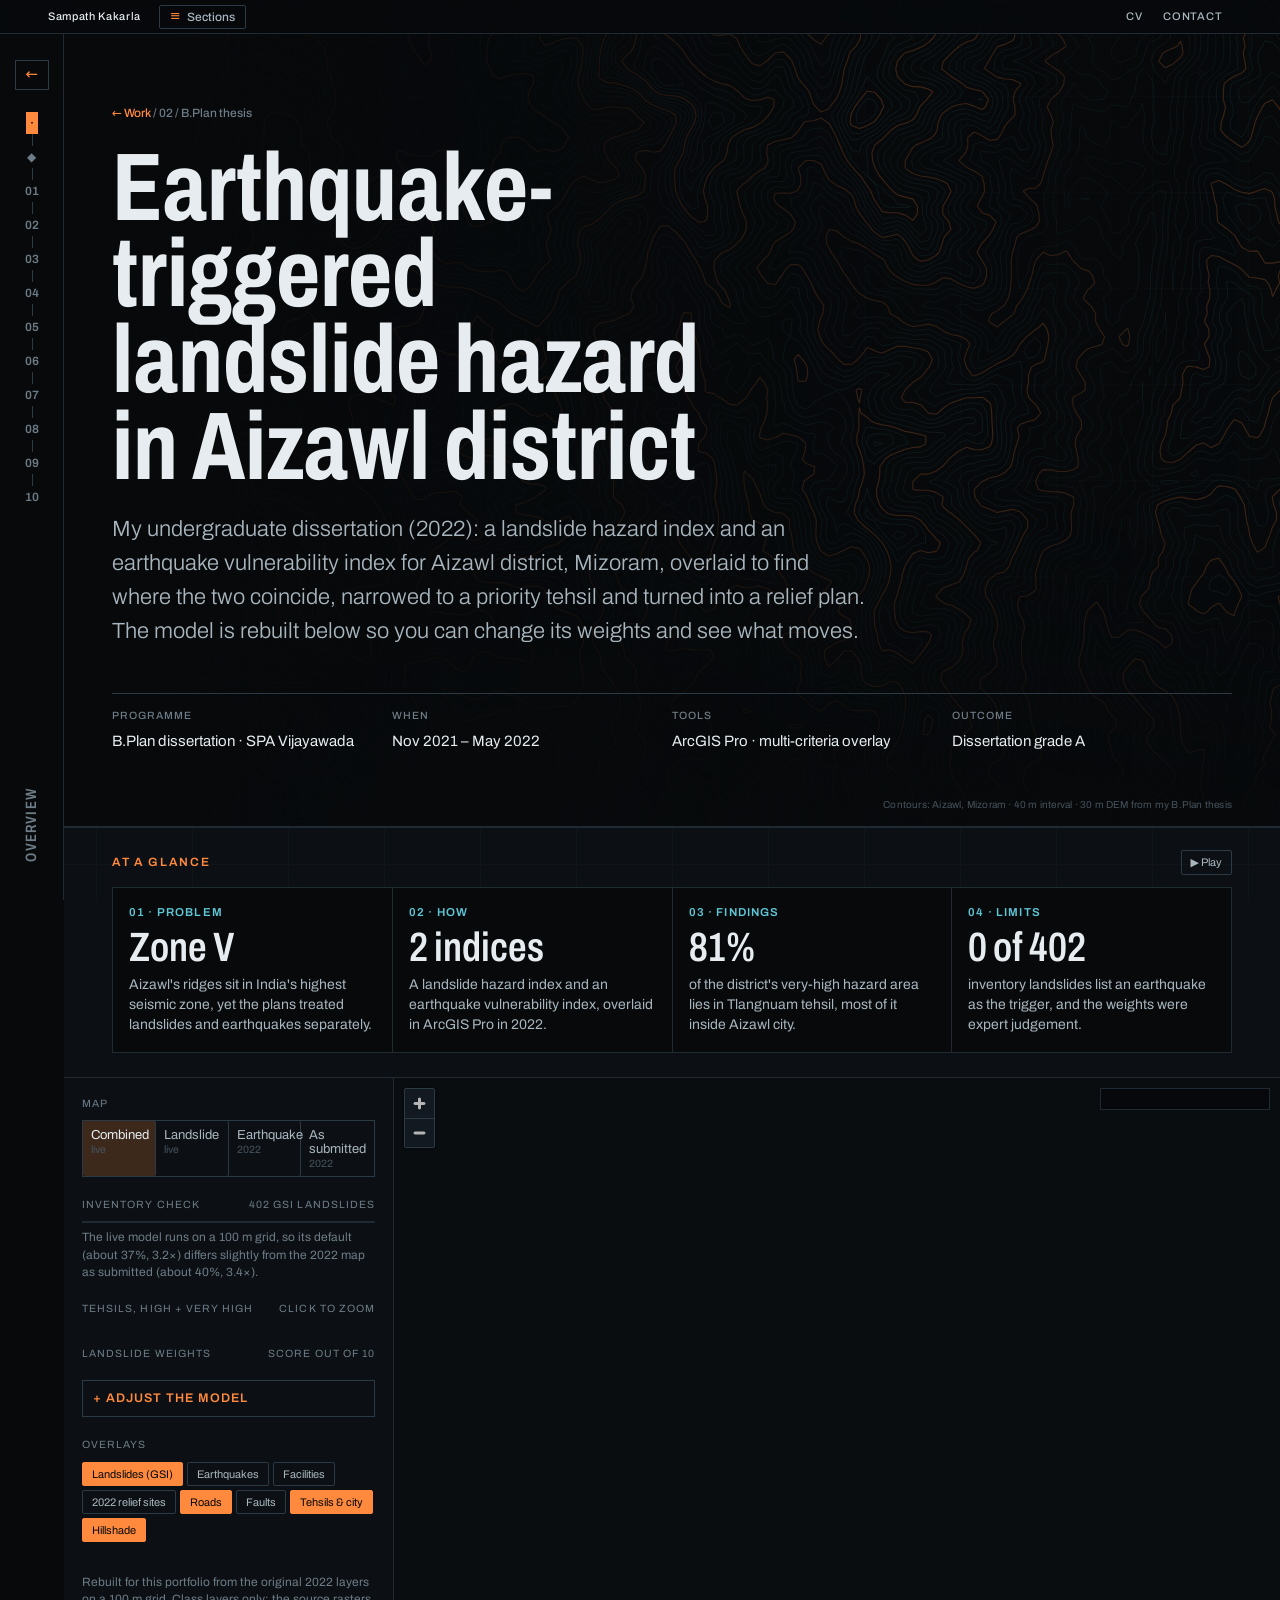
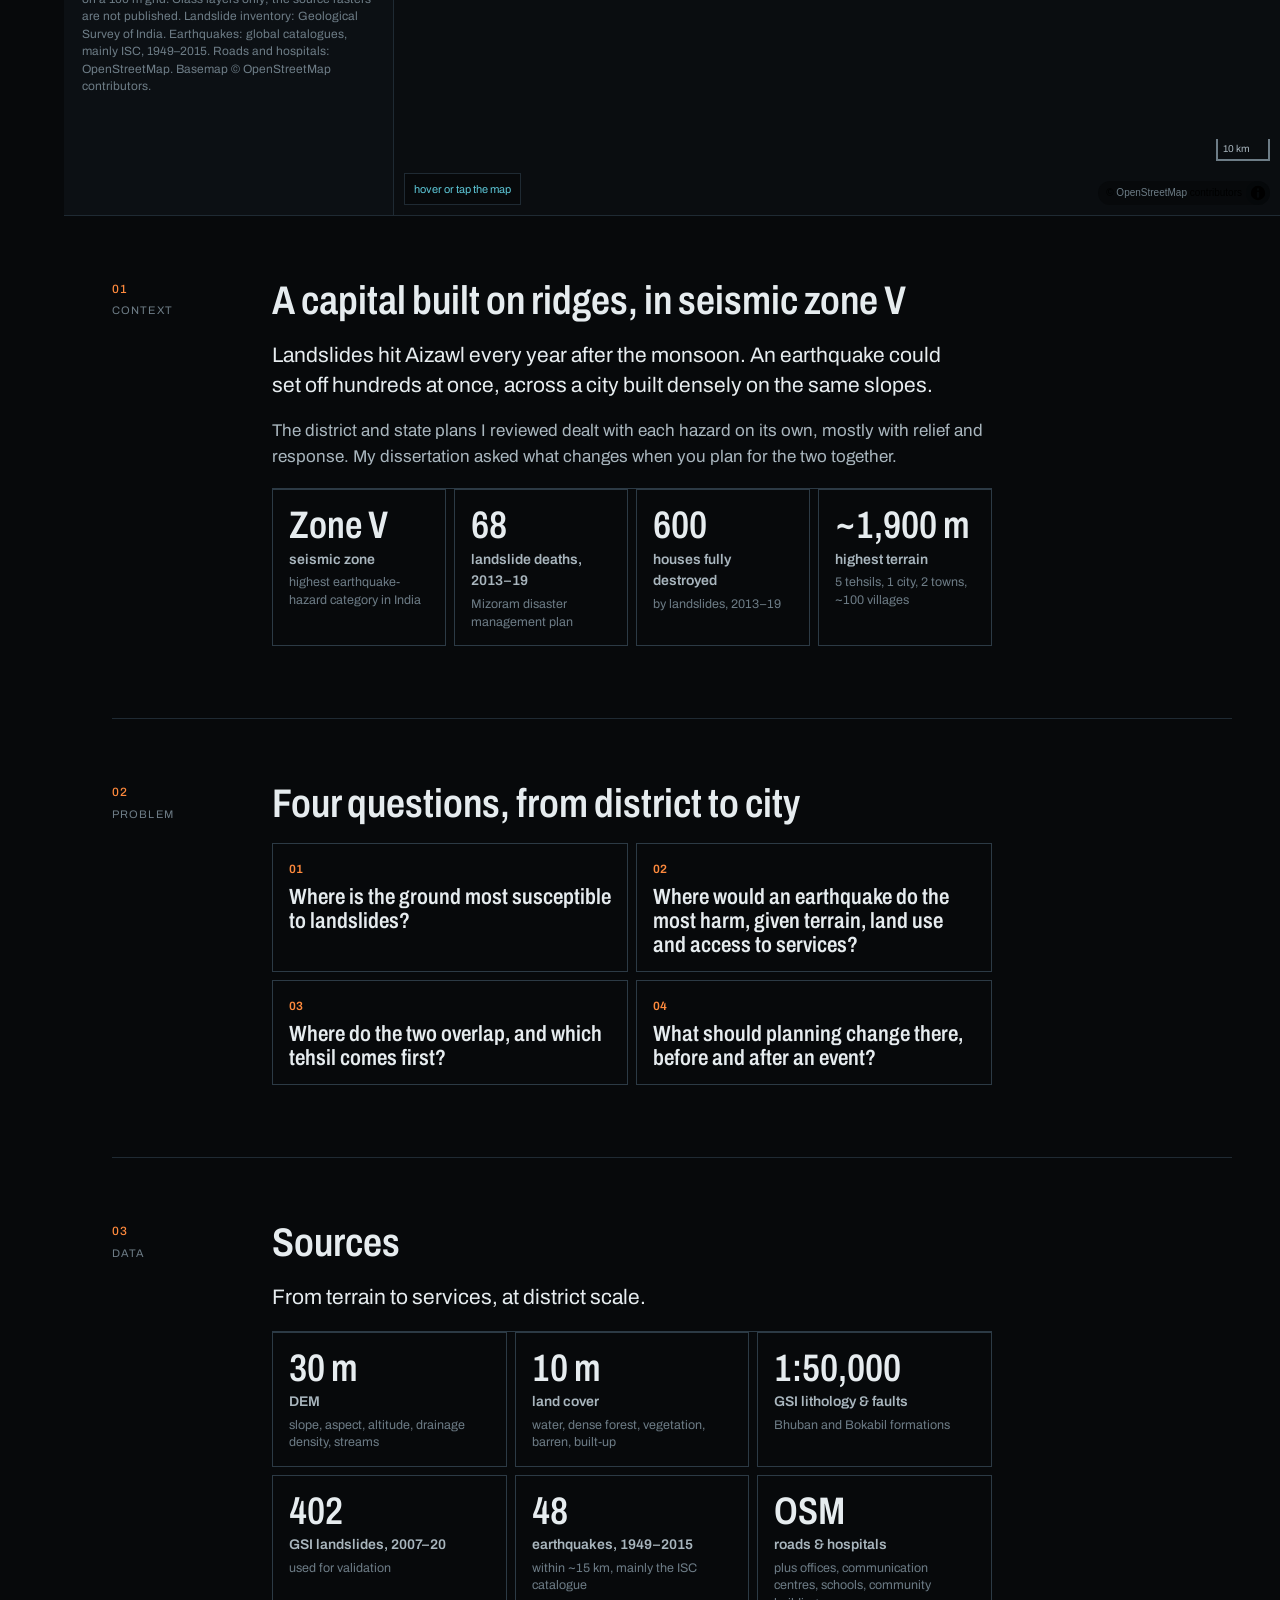
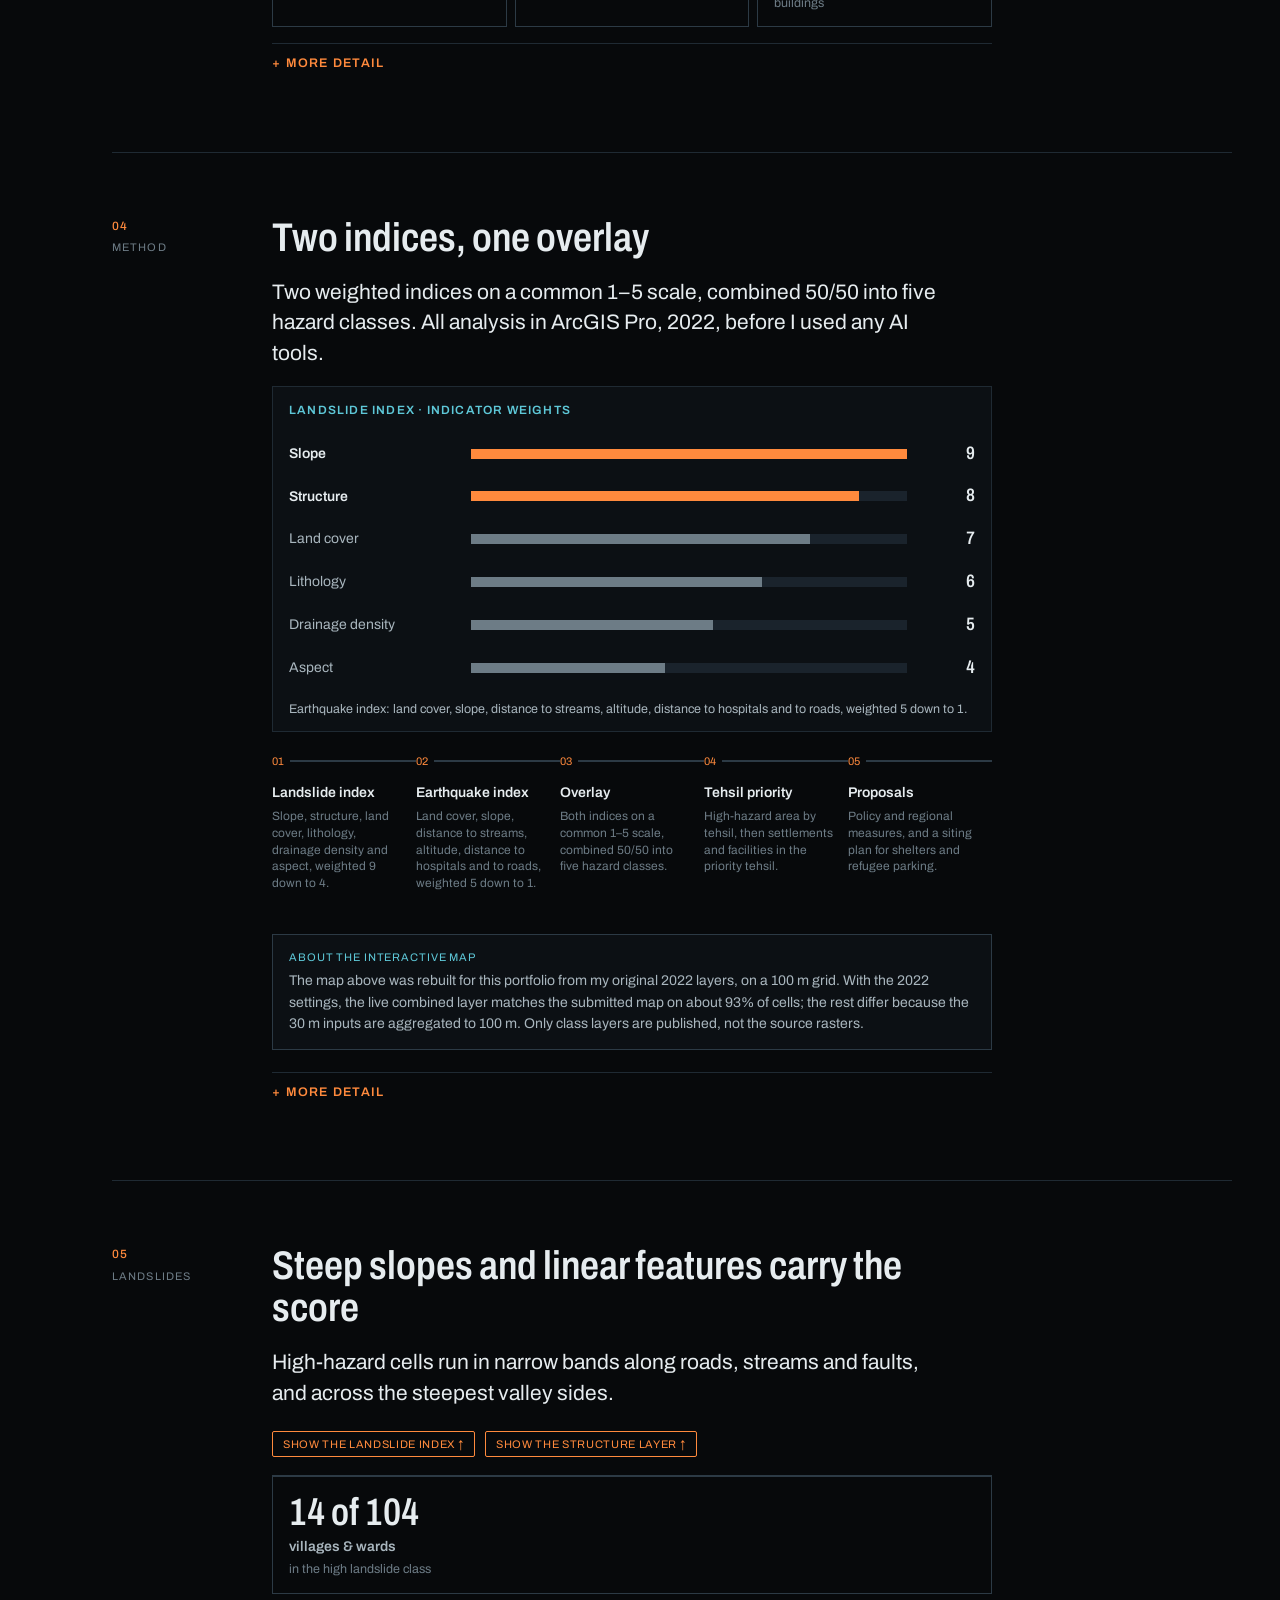
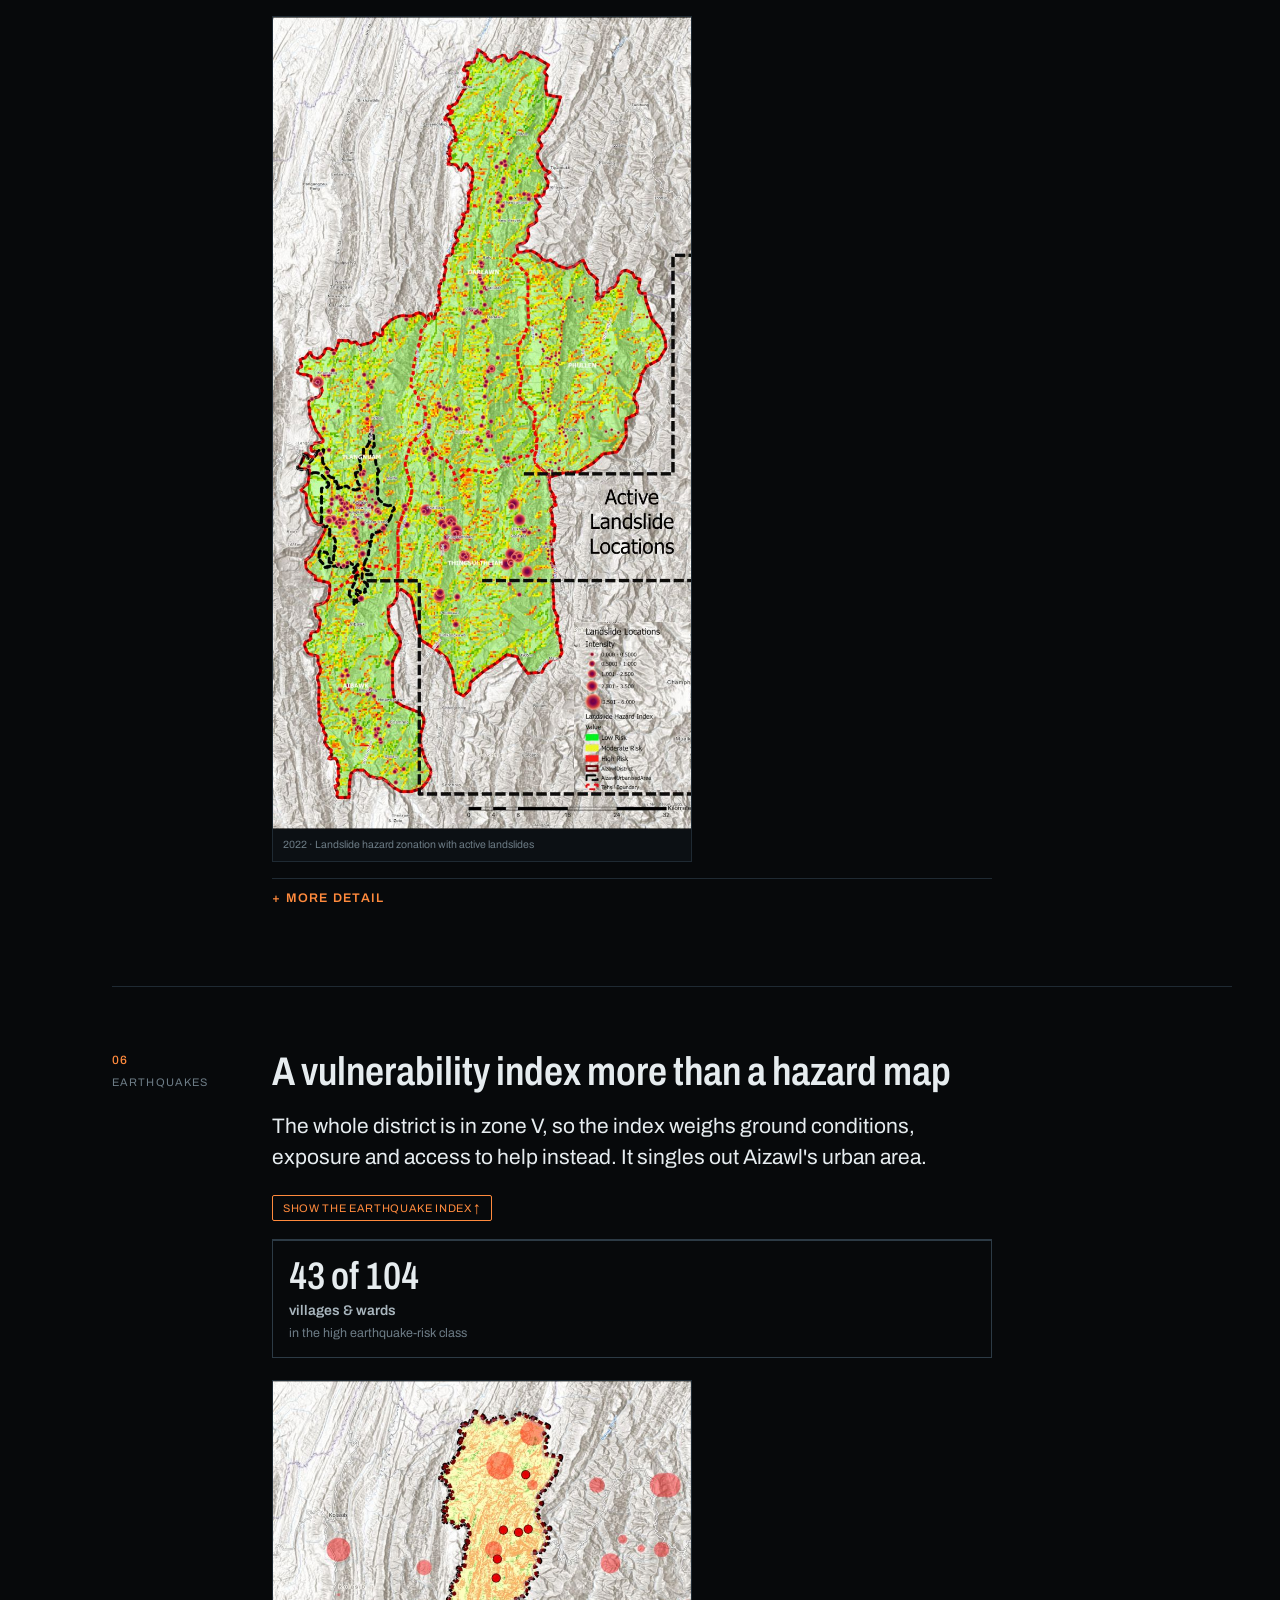
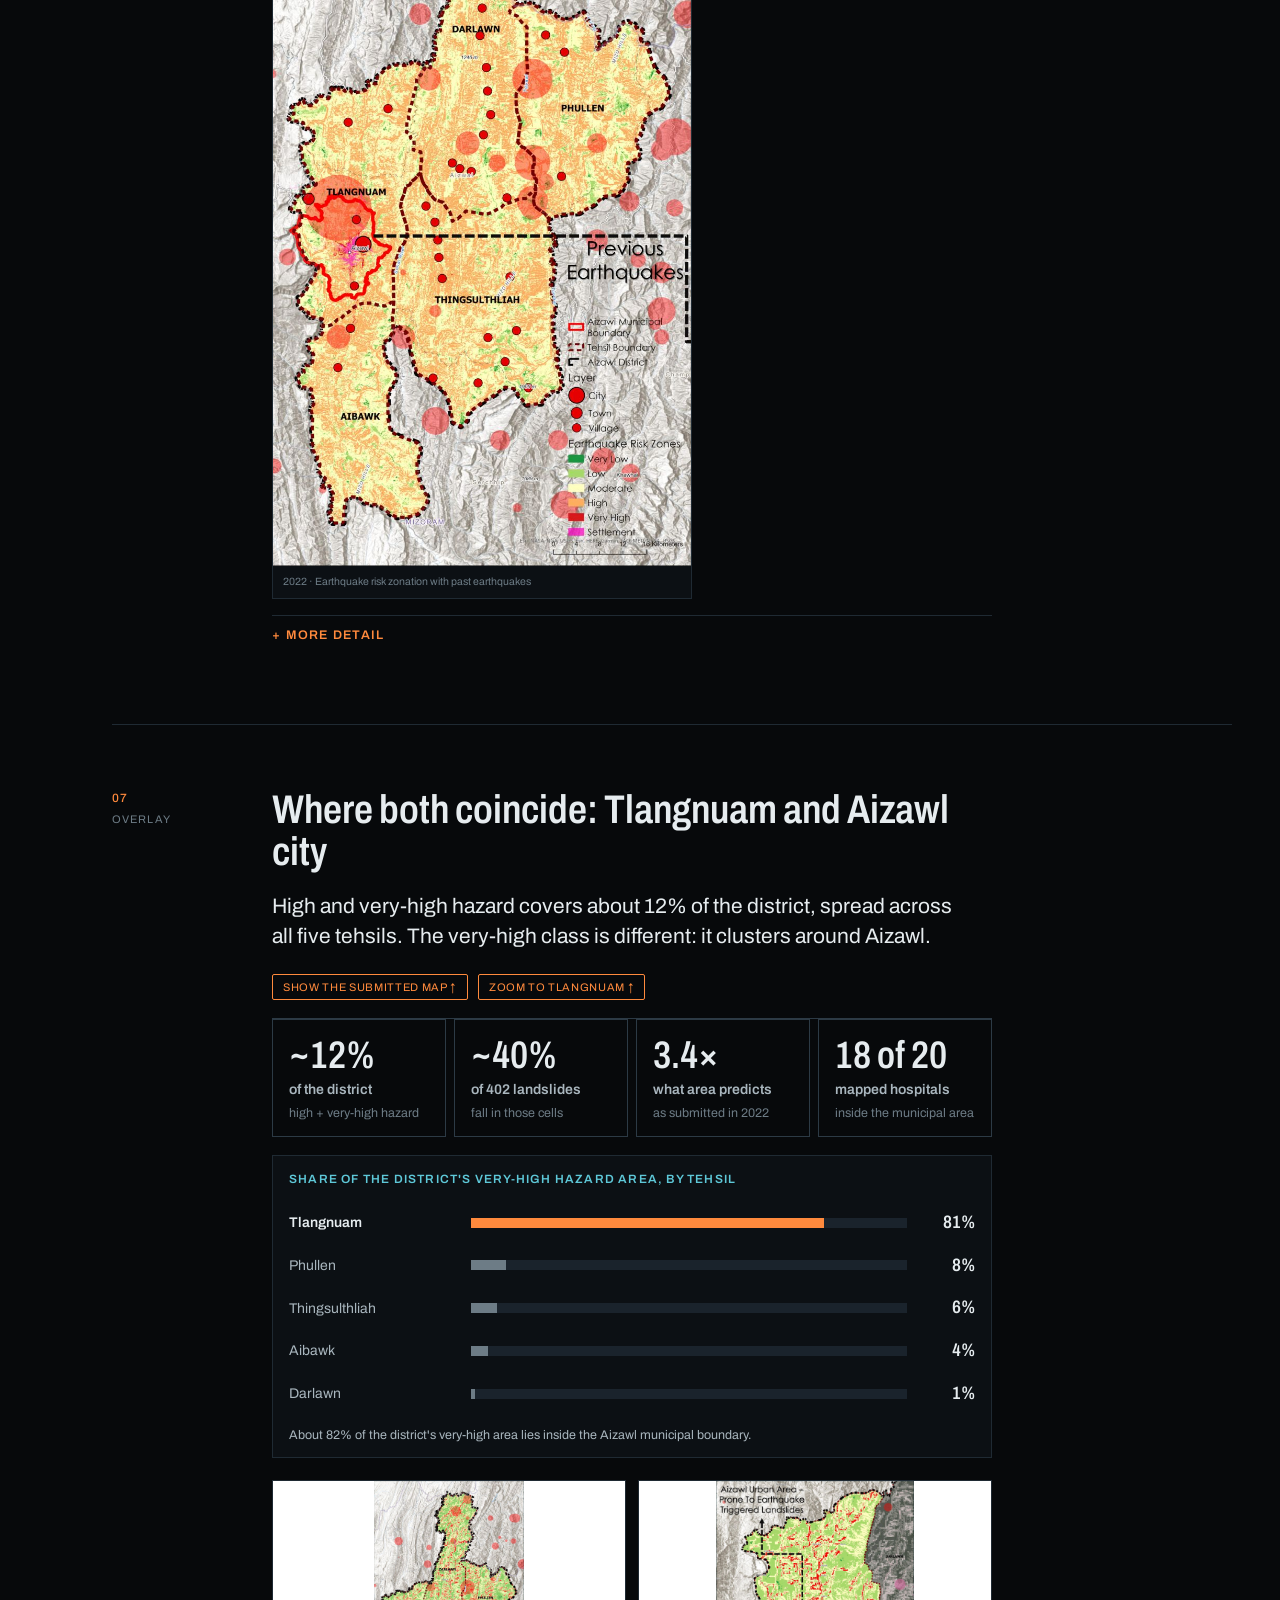
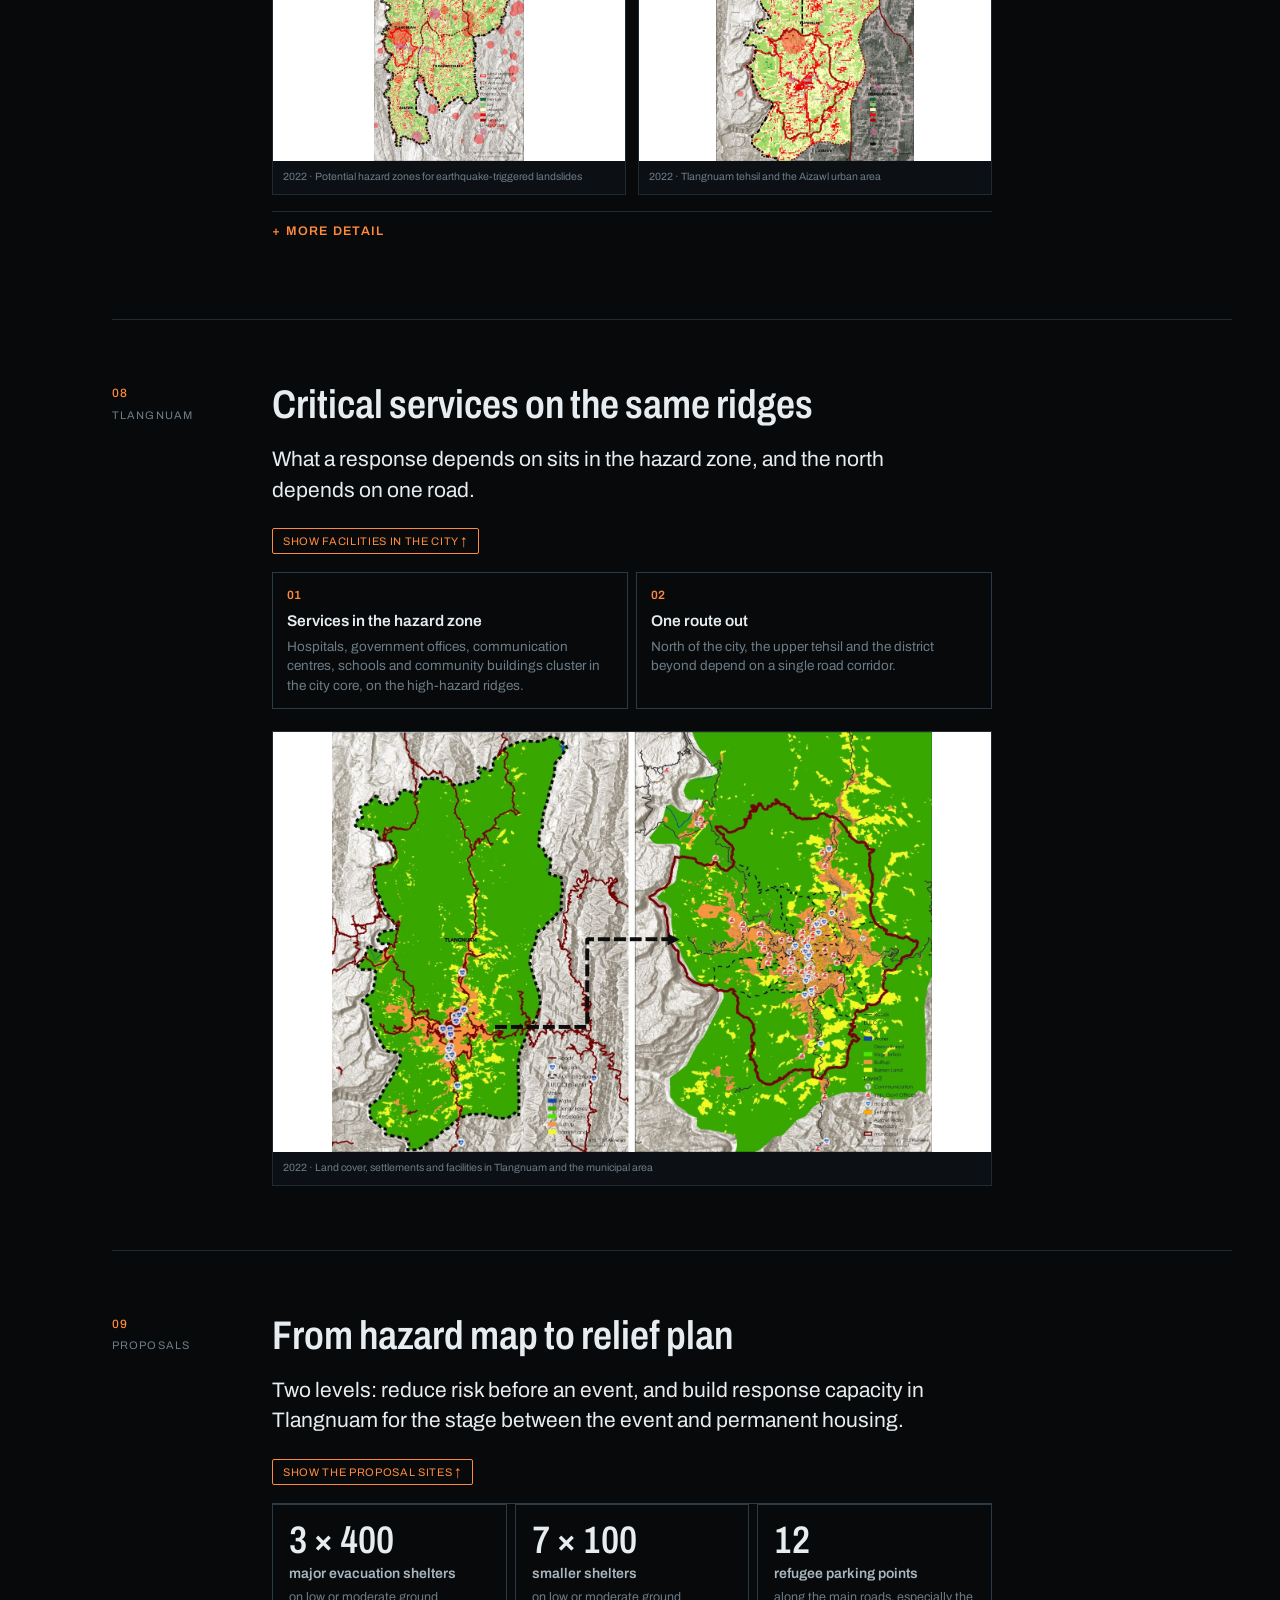
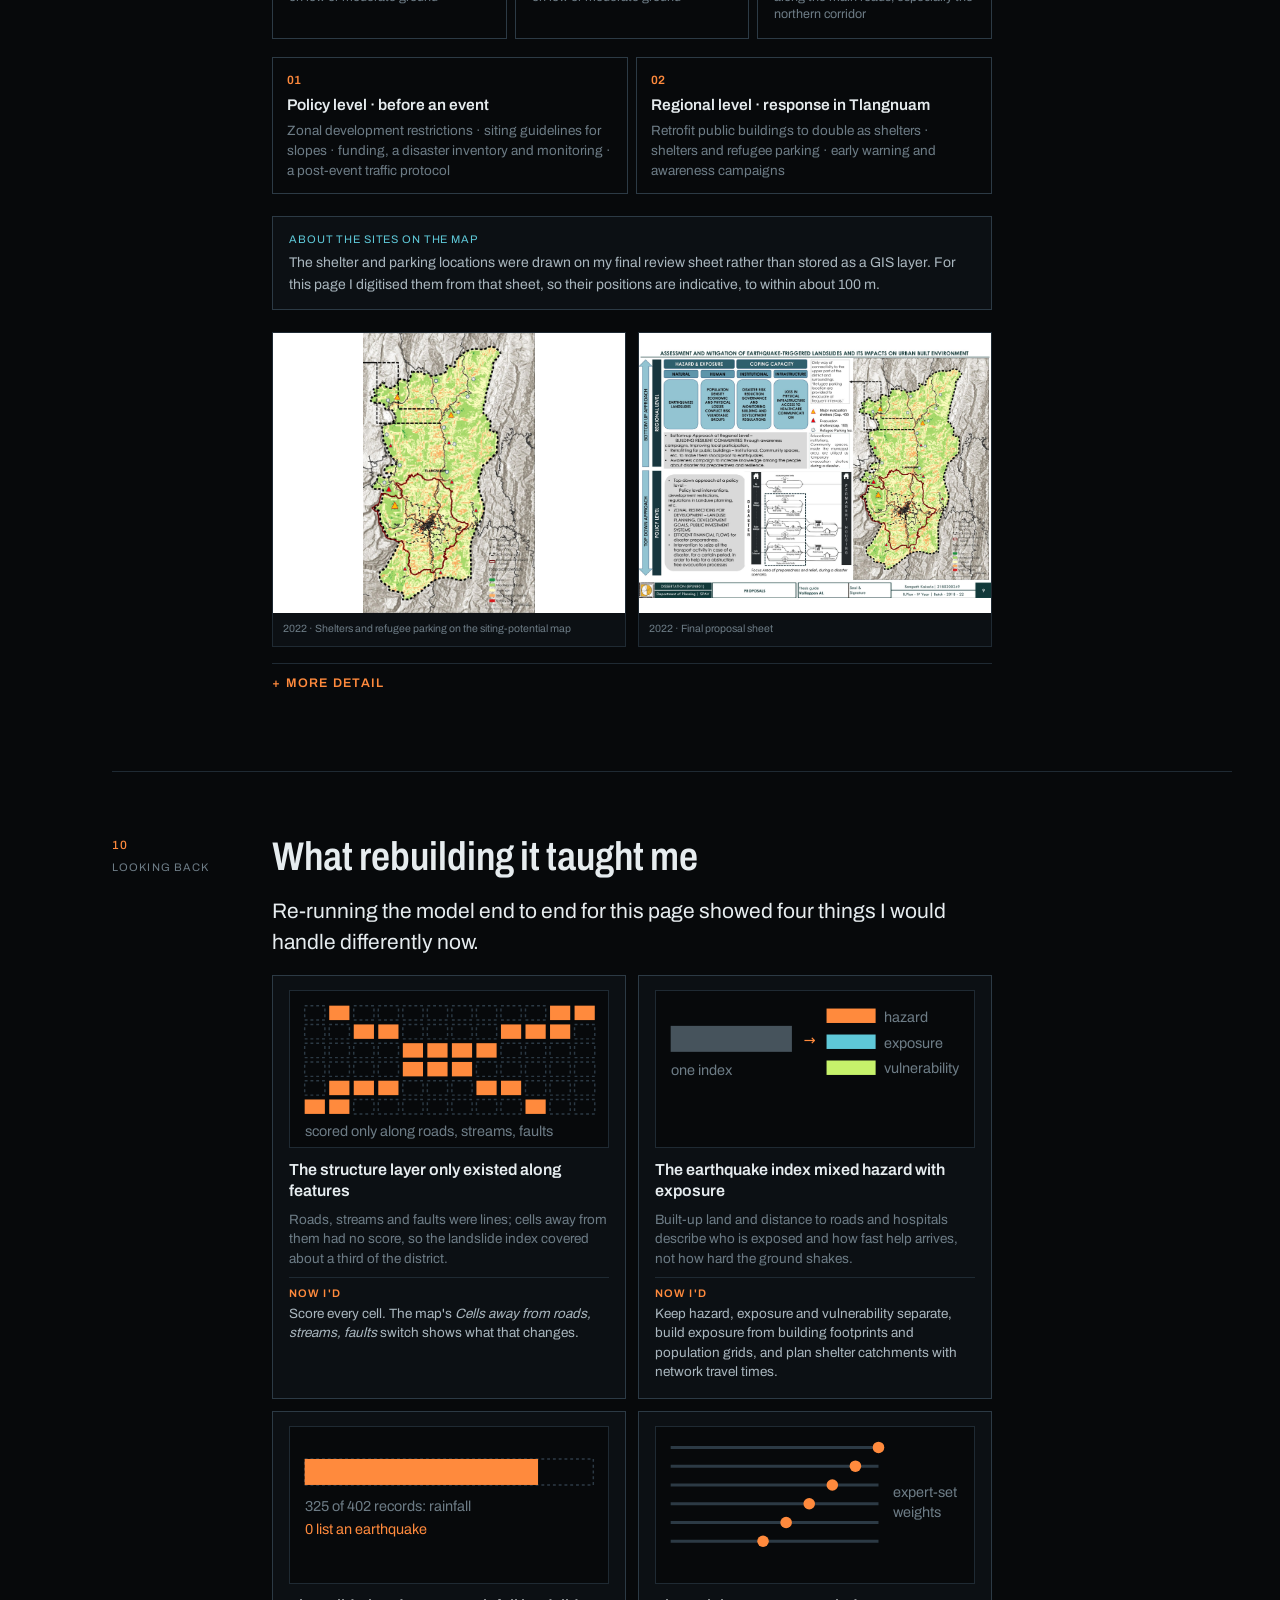
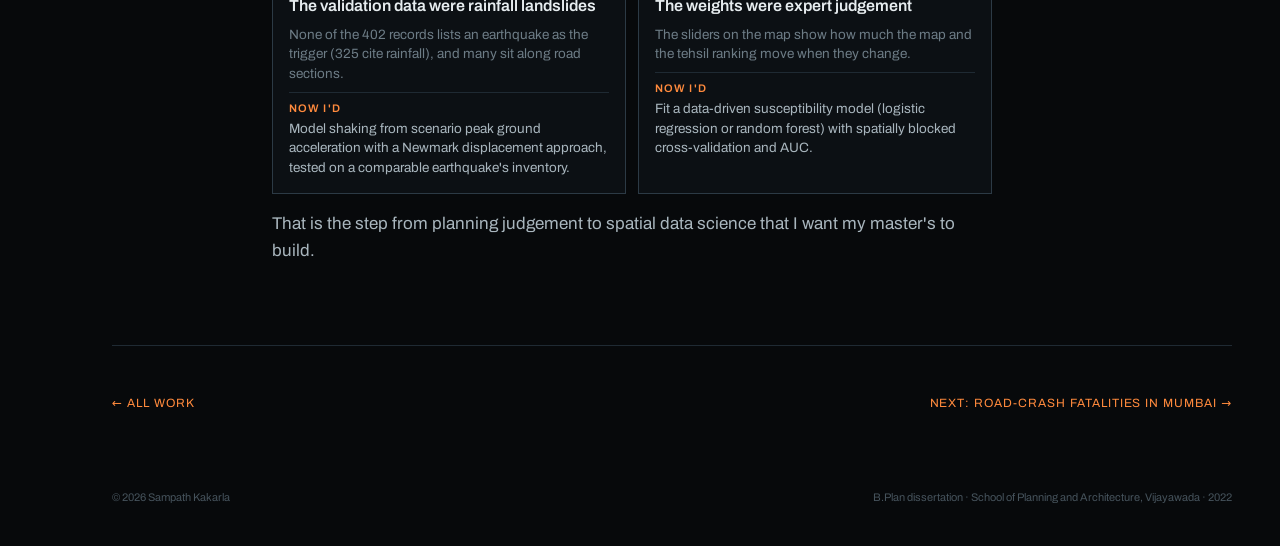
==== commit 0edd158b: "Project pages: demo headers, simplified consoles, meta" ====
--- a/work/aizawl-landslides.html
+++ b/work/aizawl-landslides.html
@@ -4,10 +4,9 @@
   <meta charset="utf-8">
   <meta name="viewport" content="width=device-width, initial-scale=1">
   <title>Earthquake-Triggered Landslides, Aizawl — Sampath Kakarla</title>
-  <meta name="description" content="Case study: B.Plan dissertation (2022) on earthquake-triggered landslide hazard in Aizawl district, Mizoram, rebuilt as an interactive multi-criteria model you can re-weight.">
+  <meta name="description" content="Academic project: B.Plan dissertation (2022) on earthquake-triggered landslide hazard in Aizawl district, Mizoram, rebuilt as an interactive multi-criteria model you can re-weight.">
   <meta name="theme-color" content="#07090b">
   <link rel="icon" href="../assets/img/favicon.svg" type="image/svg+xml">
-  <!-- <link rel="stylesheet" href="https://use.typekit.net/KITID.css"> -->
   <link rel="preload" href="../assets/fonts/archivo-wdth.woff2" as="font" type="font/woff2" crossorigin>
   <link rel="stylesheet" href="../assets/vendor/maplibre-gl.css">
   <link rel="stylesheet" href="../assets/css/main.css">
@@ -31,53 +30,61 @@
   <section class="console wide" id="explore" data-rail="Interactive model" aria-label="Interactive hazard model">
     <aside class="side">
       <div class="ctl">
-        <h5>Map layer</h5>
-        <div class="layer-list" role="radiogroup" aria-label="Map layer">
-          <button class="lyr on" data-view="combined" role="radio" aria-checked="true"><i class="sw5"></i>Combined hazard<small>landslide + earthquake · live</small></button>
-          <button class="lyr" data-view="lhi" role="radio" aria-checked="false"><i class="swc"></i>Landslide index<small>6 indicators · live</small></button>
-          <button class="lyr" data-view="eq" role="radio" aria-checked="false"><i class="sw5"></i>Earthquake index<small>2022 layer · fixed</small></button>
-          <button class="lyr" data-view="orig" role="radio" aria-checked="false"><i class="sw5"></i>Combined, as submitted<small>2022 output, for comparison</small></button>
-          <button class="lyr" data-view="ind" role="radio" aria-checked="false"><i class="swi"></i>One indicator<small>class scores, 0–9</small></button>
+        <h5>Map</h5>
+        <div class="seg" role="radiogroup" aria-label="Map layer">
+          <button class="lyr on" data-view="combined" role="radio" aria-checked="true">Combined<small>live</small></button>
+          <button class="lyr" data-view="lhi" role="radio" aria-checked="false">Landslide<small>live</small></button>
+          <button class="lyr" data-view="eq" role="radio" aria-checked="false">Earthquake<small>2022</small></button>
+          <button class="lyr" data-view="orig" role="radio" aria-checked="false">As submitted<small>2022</small></button>
         </div>
-        <div class="chips" id="ind-chips" hidden style="margin-top:6px"></div>
-      </div>
-
-      <div class="ctl" id="ctl-weights">
-        <h5>Indicator weights <button class="chip mini" id="reset">reset to 2022</button></h5>
-        <div class="sliders" id="sliders"></div>
-        <p class="note" style="margin:6px 0 0">Landslide index = Σ weight × class score ÷ Σ weights, on a 0–9 scale.</p>
-      </div>
-
-      <div class="ctl" id="ctl-gap">
-        <h5>Cells away from roads, streams, faults</h5>
-        <div class="chips">
-          <button class="chip on" data-gap="2022" aria-pressed="true">Unscored (2022)</button>
-          <button class="chip" data-gap="zero" aria-pressed="false">Score structure as 0</button>
-        </div>
-        <p class="note" id="gap-note" style="margin:6px 0 0"></p>
-      </div>
-
-      <div class="ctl" id="ctl-mix">
-        <h5>Overlay balance <span id="mix-v">50 / 50</span></h5>
-        <input type="range" class="rng" id="mix" min="0" max="100" step="10" value="50" aria-label="Landslide share of the combined index">
-        <div class="rng-ends"><span>earthquake</span><span>landslide</span></div>
-      </div>
-
-      <div class="ctl">
-        <h5 id="share-t">Share of district</h5>
-        <div class="stack" id="stack"></div>
-        <div class="stack-l" id="stack-l"></div>
       </div>
 
       <div class="ctl" id="ctl-inv">
         <h5>Inventory check <span>402 GSI landslides</span></h5>
         <div class="readout" id="readout" aria-live="polite"></div>
         <p class="note" id="inv-note" style="margin:6px 0 0"></p>
+        <p class="note" style="margin:4px 0 0">The live model runs on a 100 m grid, so its default (about 37%, 3.2×) differs slightly from the 2022 map as submitted (about 40%, 3.4×).</p>
       </div>
 
       <div class="ctl" id="ctl-teh">
         <h5 id="teh-t">Tehsils, high + very high <span>click to zoom</span></h5>
         <div class="bars teh" id="bars"></div>
+      </div>
+
+      <div class="ctl">
+        <h5>Landslide weights <span>score out of 10</span></h5>
+        <div class="pointers" id="pointers"></div>
+        <details class="adjust" id="adjust">
+          <summary>Adjust the model</summary>
+          <div class="ctl" id="ctl-weights">
+            <h5>Indicator weights <button class="chip mini" id="reset">reset to 2022</button></h5>
+            <div class="sliders" id="sliders"></div>
+            <p class="note" style="margin:6px 0 0">Landslide index = Σ weight × class score ÷ Σ weights, on a 0–9 scale.</p>
+          </div>
+          <div class="ctl" id="ctl-gap">
+            <h5>Cells away from roads, streams, faults</h5>
+            <div class="chips">
+              <button class="chip on" data-gap="2022" aria-pressed="true">Unscored (2022)</button>
+              <button class="chip" data-gap="zero" aria-pressed="false">Score structure as 0</button>
+            </div>
+            <p class="note" id="gap-note" style="margin:6px 0 0"></p>
+          </div>
+          <div class="ctl" id="ctl-mix">
+            <h5>Overlay balance <span id="mix-v">50 / 50</span></h5>
+            <input type="range" class="rng" id="mix" min="0" max="100" step="10" value="50" aria-label="Landslide share of the combined index">
+            <div class="rng-ends"><span>earthquake</span><span>landslide</span></div>
+          </div>
+          <div class="ctl">
+            <h5>One indicator on the map</h5>
+            <button class="lyr mini-lyr" data-view="ind" role="radio" aria-checked="false">Show one indicator<small>class scores, 0–9</small></button>
+            <div class="chips" id="ind-chips" hidden style="margin-top:6px"></div>
+          </div>
+          <div class="ctl">
+            <h5 id="share-t">Share of district</h5>
+            <div class="stack" id="stack"></div>
+            <div class="stack-l" id="stack-l"></div>
+          </div>
+        </details>
       </div>
 
       <div class="ctl">
--- a/assets/css/main.css
+++ b/assets/css/main.css
@@ -1,13 +1,11 @@
 /* ==========================================================================
    Sampath Kakarla — portfolio
    Theme: dark analyst console. Cartography × data science.
-   Type: Acumin Pro (Adobe Fonts) → Archivo fallback; JetBrains Mono for HUD.
+   Type: Archivo only (self-hosted, variable width): condensed widths for headings and numbers, normal width for text and labels.
    ========================================================================== */
 
 /* Self-hosted open fonts (SIL OFL). Archivo has a width axis → used as the condensed fallback. */
 @font-face { font-family: "Archivo"; src: url("../fonts/archivo-wdth.woff2") format("woff2-variations"); font-weight: 100 900; font-stretch: 62% 125%; font-display: swap; }
-@font-face { font-family: "JetBrains Mono"; src: url("../fonts/jetbrains-mono-latin-400-normal.woff2") format("woff2"); font-weight: 400; font-display: swap; }
-@font-face { font-family: "JetBrains Mono"; src: url("../fonts/jetbrains-mono-latin-500-normal.woff2") format("woff2"); font-weight: 500; font-display: swap; }
 
 :root {
   /* surfaces */
@@ -35,9 +33,9 @@
   --heat-3: #ef476f;
 
   /* type */
-  --f-sans: "acumin-pro", "Archivo", system-ui, -apple-system, "Segoe UI", sans-serif;
-  --f-cond: "acumin-pro-condensed", "Archivo", "Arial Narrow", sans-serif;
-  --f-mono: "JetBrains Mono", ui-monospace, "SFMono-Regular", Menlo, Consolas, monospace;
+  --f-sans: "Archivo", system-ui, -apple-system, "Segoe UI", sans-serif;
+  --f-cond: "Archivo", "Arial Narrow", sans-serif;
+  --f-mono: "Archivo", system-ui, sans-serif;  /* labels: same family as text (two-font rule) */
 
   /* layout */
   --gut: clamp(16px, 4vw, 48px);
@@ -211,6 +209,7 @@
 .card .ix { font-family: var(--f-cond); font-stretch: 75%; font-size: 64px; font-weight: 300; line-height: .8; color: var(--t-3); }
 .card:hover .ix { color: var(--sig); }
 .card h3 { margin: 0; font-family: var(--f-cond); font-stretch: 80%; font-weight: 600; font-size: clamp(26px, 3vw, 38px); line-height: 1.02; }
+.card .kind { font-family: var(--f-mono); font-size: 11px; text-transform: uppercase; letter-spacing: .12em; color: var(--cyan); margin-bottom: 8px; }
 .card .org { font-family: var(--f-mono); font-size: 11px; text-transform: uppercase; letter-spacing: .08em; color: var(--t-2); margin-top: 10px; }
 .card p { color: var(--t-1); margin: 14px 0 0; max-width: 620px; }
 .tags { display: flex; flex-wrap: wrap; gap: 6px; margin-top: 16px; }
@@ -265,16 +264,25 @@
 
 /* ---------- Writing / personal ---------- */
 .empty { border: 1px dashed var(--rule-2); padding: 28px; color: var(--t-2); font-family: var(--f-mono); font-size: 12px; }
-.photos { display: grid; grid-template-columns: repeat(6, 1fr); gap: 8px; }
-.photo { aspect-ratio: 4/5; border: 1px solid var(--rule); background: var(--ink-1); position: relative; overflow: hidden; }
-.photo img { width: 100%; height: 100%; object-fit: cover; filter: saturate(.9); transition: transform .5s, filter .3s; }
-.photo:hover img { transform: scale(1.04); filter: none; }
-.photo .c { position: absolute; left: 6px; bottom: 5px; font-family: var(--f-mono); font-size: 10px; color: var(--t-1); text-shadow: 0 1px 2px #000; }
-.photo.ph { display: grid; place-items: center; color: var(--t-3); font-family: var(--f-mono); font-size: 10px; }
+/* personal photographs: justified rows, every photo at its own aspect ratio (no cropping) */
+.photos { display: flex; flex-direction: column; gap: 8px; }
+.ph-row { display: flex; gap: 8px; }
+.photo { flex: var(--ar, 1) 1 0%; aspect-ratio: var(--ar, 4 / 5); margin: 0; border: 1px solid var(--rule); background: var(--ink-1); position: relative; overflow: hidden; }
+.photo img { display: block; width: 100%; height: 100%; object-fit: cover; filter: saturate(.92); transition: transform .8s ease, filter .4s; }
+.photo:hover img { transform: scale(1.025); filter: none; }
+.photo .c { position: absolute; left: 0; bottom: 0; padding: 18px 12px 9px; width: 100%; font-size: 12.5px; font-weight: 500; color: var(--t-0); background: linear-gradient(to top, #07090bcc, transparent); opacity: 0; transform: translateY(4px); transition: opacity .3s, transform .3s; pointer-events: none; }
+.photo:hover .c, .photo:focus-within .c { opacity: 1; transform: none; }
+.photo.ph { display: grid; place-items: center; color: var(--t-3); font-size: 10px; flex: 1 1 0%; }
 .photo.ph::before, .photo.ph::after { content: ""; position: absolute; width: 14px; height: 14px; border: 1px solid var(--t-3); }
 .photo.ph::before { left: 8px; top: 8px; border-right: 0; border-bottom: 0; }
 .photo.ph::after { right: 8px; bottom: 8px; border-left: 0; border-top: 0; }
-@media (max-width: 860px) { .photos { grid-template-columns: repeat(3, 1fr); } }
+/* phones: one wrapping flow; basis ∝ aspect ratio keeps each line at one height */
+@media (max-width: 620px) {
+  .photos { flex-direction: row; flex-wrap: wrap; }
+  .ph-row { display: contents; }
+  .photo { flex: var(--ar, 1) 1 calc(var(--ar, 1) * 100px); }
+  .photo .c { opacity: 1; transform: none; font-size: 11.5px; }
+}
 
 /* ---------- Contact / footer ---------- */
 .contact { display: grid; grid-template-columns: 1.2fr 1fr; gap: 40px; align-items: end; }
@@ -306,7 +314,7 @@
 .meta { display: grid; grid-template-columns: repeat(4, 1fr); border-top: 1px solid var(--rule-2); margin-top: 44px; }
 .meta div { padding: 14px 14px 0 0; }
 .meta dt { font-family: var(--f-mono); font-size: 10.5px; color: var(--t-2); text-transform: uppercase; letter-spacing: .1em; }
-.meta dd { margin: 6px 0 0; font-size: 15px; }
+.meta dd { margin: 6px 0 0; font-size: 15px; color: var(--t-0); }
 @media (max-width: 760px) { .meta { grid-template-columns: minmax(0,1fr) minmax(0,1fr); gap: 10px 0; } .meta dd { overflow-wrap: anywhere; } }
 
 /* map console */
@@ -405,19 +413,19 @@
 .hero { min-height: 92svh; }
 
 /* profile at a glance */
-.glance-band { position: relative; z-index: 1; border-bottom: 1px solid var(--rule); background: var(--ink-1); }
+.glance-band { position: relative; z-index: 1; border-bottom: 1px solid var(--rule); background: color-mix(in srgb, var(--ink-1) 55%, transparent); }
 .glance-band .wrap { padding-top: 26px; padding-bottom: 30px; }
 .glance-h { color: var(--sig); text-transform: uppercase; letter-spacing: .14em; margin-bottom: 14px; }
-.glance { display: grid; grid-template-columns: repeat(5, 1fr); gap: 1px; background: var(--rule); border: 1px solid var(--rule); }
+.glance { display: grid; grid-template-columns: repeat(6, 1fr); gap: 1px; background: var(--rule); border: 1px solid var(--rule); }
 .gl { display: flex; flex-direction: column; gap: 4px; padding: 18px 16px 16px; background: var(--ink-0); transition: background .2s; min-height: 170px; }
 .gl:hover { background: var(--ink-2); }
 .gl .v { font-family: var(--f-cond); font-stretch: 75%; font-weight: 600; font-size: clamp(36px, 3.8vw, 52px); line-height: 1; }
 .gl .l { font-weight: 600; font-size: 15px; margin-top: 6px; }
 .gl .d { color: var(--t-2); font-size: 13px; line-height: 1.4; flex: 1; }
-.gl .ev { font-family: var(--f-mono); font-size: 10.5px; color: var(--t-3); text-transform: uppercase; letter-spacing: .08em; margin-top: 8px; }
+.gl .ev { font-family: var(--f-mono); font-size: 13px; color: var(--t-3); text-transform: uppercase; letter-spacing: .08em; margin-top: 8px; }
 .gl:hover .ev { color: var(--sig); }
 @media (max-width: 1000px) { .glance { grid-template-columns: repeat(3, 1fr); } }
-@media (max-width: 620px) { .glance { grid-template-columns: 1fr 1fr; } .gl { min-height: 0; } .gl:last-child { grid-column: 1 / -1; } }
+@media (max-width: 620px) { .glance { grid-template-columns: 1fr 1fr; } .gl { min-height: 0; } }
 
 /* experience anchor */
 .anchor { border: 1px solid var(--rule-2); background: linear-gradient(180deg, var(--ink-1), var(--ink-0)); padding: clamp(22px, 3vw, 40px); position: relative; }
@@ -425,7 +433,7 @@
 .a-head { display: flex; justify-content: space-between; align-items: flex-start; gap: 20px; flex-wrap: wrap; }
 .a-head h3 { margin: 0; font-family: var(--f-cond); font-stretch: 75%; font-weight: 700; font-size: clamp(40px, 5vw, 68px); line-height: .9; }
 .a-org { color: var(--t-2); margin-top: 8px; font-size: 15px; }
-.a-period { color: var(--sig); font-size: 13px; border: 1px solid var(--sig-dim); padding: 6px 10px; }
+.a-period { color: var(--sig); font-size: 14px; font-weight: 500; border: 1px solid #ff8a3d66; background: #ff8a3d0f; padding: 7px 12px; }
 .ladder { list-style: none; padding: 0; margin: 28px 0 0; display: grid; grid-template-columns: repeat(3, 1fr); gap: 0; counter-reset: none; }
 .ladder li { position: relative; padding: 14px 18px 0 0; border-top: 2px solid var(--rule-2); display: flex; flex-direction: column; gap: 4px; }
 .ladder li:last-child { border-top-color: var(--sig); }
@@ -433,7 +441,7 @@
 .ladder li:last-child::before { border-color: var(--sig); background: var(--sig); }
 .ladder .step { font-family: var(--f-mono); font-size: 10.5px; color: var(--t-3); }
 .ladder b { font-size: 17px; font-weight: 600; }
-.ladder .mono { color: var(--t-2); font-size: 11.5px; }
+.ladder .mono { color: var(--t-1); font-size: 12.5px; }
 .a-sum { margin: 26px 0 0; max-width: 880px; font-size: clamp(17px, 1.6vw, 20px); font-weight: 300; color: var(--t-0); line-height: 1.5; }
 .pillars { display: grid; grid-template-columns: repeat(4, 1fr); gap: 1px; background: var(--rule); border: 1px solid var(--rule); margin-top: 28px; }
 .pillar { background: var(--ink-0); padding: 18px 18px 8px; }
@@ -447,14 +455,14 @@
 
 .roles { margin-top: 36px; border-top: 1px solid var(--rule-2); }
 .role-row { display: grid; grid-template-columns: 150px minmax(0, 1fr) minmax(0, 1.3fr); gap: 24px; padding: 20px 0; border-bottom: 1px solid var(--rule); align-items: baseline; }
-.role-row .mono { color: var(--t-2); }
+.role-row > .mono { color: var(--t-0); font-size: 12.5px; }
 .role-row h4 { margin: 0; font-size: 17px; font-weight: 600; }
 .r-org { color: var(--t-2); font-size: 14px; margin-top: 4px; }
 .r-pts p { margin: 0 0 6px; color: var(--t-1); font-size: 14px; }
 .r-link { font-family: var(--f-mono); font-size: 11px; color: var(--sig); text-transform: uppercase; letter-spacing: .08em; }
 @media (max-width: 860px) { .role-row { grid-template-columns: 1fr; gap: 6px; } }
 .edu { margin-top: 30px; padding: 18px 20px; border: 1px dashed var(--rule-2); }
-.edu .mono { color: var(--cyan); font-size: 11px; letter-spacing: .1em; }
+.edu .mono { color: var(--cyan); font-size: 12px; letter-spacing: .1em; }
 .edu h4 { margin: 6px 0 4px; font-size: 17px; font-weight: 600; }
 .edu p { margin: 0; color: var(--t-2); font-size: 14px; }
 
@@ -569,34 +577,44 @@
 @media (max-width: 860px) { .probe { bottom: auto; top: 10px; left: 50px; width: 250px; } .map-legend { top: auto; bottom: 34px; } }
 
 
-/* ---------- top bar + section rail (v4) ---------- */
-:root { --rail-w: 200px; }
-.hud .id { font-family: var(--f-sans); font-size: 14px; font-weight: 500; letter-spacing: .01em; color: var(--t-0); }
-.hud nav a { text-transform: none; letter-spacing: .02em; font-size: 12px; }
-.sec-btn { display: none; align-items: center; gap: 6px; font-family: var(--f-mono); font-size: 11px; color: var(--t-1); background: transparent; border: 1px solid var(--rule-2); border-radius: 2px; padding: 4px 9px; cursor: pointer; }
+/* ---------- top bar + section rail (v5: slim number rail) ---------- */
+:root { --rail-w: 64px; }
+.sec-btn { display: inline-flex; align-items: center; gap: 6px; font-family: var(--f-sans); font-weight: 500; font-size: 12px; color: var(--t-1); background: transparent; border: 1px solid var(--rule-2); border-radius: 2px; padding: 4px 10px; cursor: pointer; }
 .sec-btn::before { content: "≡"; color: var(--sig); font-size: 13px; line-height: 1; }
 .sec-btn[aria-expanded="true"] { border-color: var(--sig); color: var(--t-0); }
-.rail { position: fixed; z-index: 45; top: var(--hud-h); bottom: 0; left: 0; width: var(--rail-w); padding: 30px 14px 24px 22px; overflow-y: auto; display: none; }
-.rail-t { font-family: var(--f-mono); font-size: 10.5px; color: var(--t-3); text-transform: uppercase; letter-spacing: .12em; margin: 0 0 12px 10px; }
-.rail-back { display: block; font-family: var(--f-mono); font-size: 11px; color: var(--sig); margin: 0 0 22px 10px; }
-.rail ol { list-style: none; margin: 0; padding: 0; display: grid; gap: 1px; }
-.rail ol a { display: grid; grid-template-columns: 24px 1fr; gap: 4px; padding: 6px 8px; font-size: 13.5px; line-height: 1.3; color: var(--t-2); border-left: 2px solid transparent; transition: color .15s, border-color .15s; }
-.rail ol a .n { font-family: var(--f-mono); font-size: 10px; color: var(--t-3); padding-top: 2px; }
-.rail ol a:hover { color: var(--t-0); }
-.rail ol a.on { color: var(--t-0); border-left-color: var(--sig); background: linear-gradient(90deg, #ff8a3d14, transparent); }
-.rail ol a.on .n { color: var(--sig); }
-@media (min-width: 1100px) {
-  .rail { display: block; border-right: 1px solid var(--rule); background: var(--ink-0); }
+.rail { position: fixed; z-index: 45; top: var(--hud-h); bottom: 0; left: 0; width: var(--rail-w); padding: 26px 0 20px; display: none; flex-direction: column; align-items: center; background: var(--ink-0); border-right: 1px solid var(--rule); }
+.rail-t { display: none; font-size: 11px; font-weight: 600; color: var(--t-3); text-transform: uppercase; letter-spacing: .12em; margin: 0 0 12px 12px; }
+.rail-back { display: grid; place-items: center; width: 34px; height: 30px; margin: 0 0 18px; color: var(--sig); font-size: 15px; border: 1px solid var(--rule-2); position: relative; }
+.rail-back .t { display: none; }
+.rail ol { list-style: none; margin: 0; padding: 0; display: grid; gap: 4px; position: relative; }
+.rail ol::before { content: ""; position: absolute; left: 50%; top: 8px; bottom: 8px; width: 1px; background: var(--rule-2); }
+.rail ol a { position: relative; display: grid; place-items: center; width: 40px; height: 30px; color: var(--t-2); }
+.rail ol a .n { position: relative; z-index: 1; font-size: 12px; font-weight: 600; font-variant-numeric: tabular-nums; color: var(--t-2); background: var(--ink-0); padding: 2px 4px; transition: color .15s; }
+.rail ol a .t { position: absolute; left: calc(100% + 14px); top: 50%; transform: translate(-6px, -50%); white-space: nowrap; font-size: 13.5px; font-weight: 500; color: var(--t-0); background: var(--ink-2); border: 1px solid var(--rule-2); border-left: 2px solid var(--sig); padding: 5px 10px; opacity: 0; pointer-events: none; transition: opacity .15s, transform .15s; box-shadow: 8px 6px 24px #0008; }
+.rail ol a:hover .t, .rail ol a:focus-visible .t { opacity: 1; transform: translate(0, -50%); }
+.rail ol a:hover .n { color: var(--t-0); }
+.rail ol a.on .n { color: var(--ink-0); background: var(--sig); }
+.rail-now { margin-top: auto; padding-top: 18px; writing-mode: vertical-rl; transform: rotate(180deg); font-family: var(--f-cond); font-stretch: 75%; font-size: 15px; font-weight: 600; letter-spacing: .08em; text-transform: uppercase; color: var(--t-2); white-space: nowrap; max-height: 40vh; overflow: hidden; text-overflow: ellipsis; }
+/* full list: opened from the Sections button */
+.rail.open { display: flex; width: min(300px, 84vw); align-items: stretch; padding: 26px 18px 20px; background: var(--ink-1); border-right: 1px solid var(--rule-2); box-shadow: 12px 0 40px #0009; }
+.rail.open .rail-t { display: block; }
+.rail.open .rail-back { width: auto; height: auto; display: flex; gap: 8px; justify-content: flex-start; padding: 6px 10px; border: 0; font-size: 13px; }
+.rail.open .rail-back .t { display: inline; }
+.rail.open ol::before { left: 20px; }
+.rail.open ol a { width: auto; height: auto; display: grid; grid-template-columns: 40px 1fr; align-items: center; justify-items: start; gap: 6px; padding: 5px 0; }
+.rail.open ol a .n { justify-self: center; }
+.rail.open ol a .t { position: static; transform: none; opacity: 1; pointer-events: auto; background: none; border: 0; box-shadow: none; padding: 0; font-size: 14px; color: var(--t-1); white-space: normal; }
+.rail.open ol a.on .t, .rail.open ol a:hover .t { color: var(--t-0); }
+.rail.open .rail-now { display: none; }
+@media (min-width: 900px) {
+  .rail { display: flex; }
   body.has-rail main, body.has-rail .foot { margin-left: var(--rail-w); }
-  body.has-rail .sec-head { grid-template-columns: 64px 1fr; }
   body.has-rail .chapter > .lbl { position: static; }
 }
-@media (max-width: 1099px) {
-  .sec-btn { display: inline-flex; }
-  .rail { display: block; width: min(300px, 84vw); background: var(--ink-1); border-right: 1px solid var(--rule-2); transform: translateX(-102%); transition: transform .22s ease; box-shadow: 12px 0 40px #0009; }
-  .rail.open { transform: none; }
-}
-@media (prefers-reduced-motion: reduce) { .rail { transition: none; } }
+@media (max-width: 899px) {
+  .rail.open { display: flex; }
+}
+@media (prefers-reduced-motion: reduce) { .rail ol a .t { transition: none; } }
 
 /* real-terrain contours behind heroes */
 .terrain-cap { position: absolute; right: var(--gut); bottom: 14px; z-index: 2; font-family: var(--f-mono); font-size: 10px; color: var(--t-3); letter-spacing: .02em; max-width: 60%; text-align: right; }
@@ -610,3 +628,155 @@
   body.has-rail .chapter { grid-template-columns: 120px minmax(0, 720px); }
   body.has-rail .chapter .demo { margin-right: calc(-1 * clamp(0px, 100vw - 1200px, 260px)); }
 }
+
+/* before → after strip (project pages: "compare" field) */
+.cmp { margin: 22px 0 6px; border-top: 1px solid var(--rule-2); }
+.cmp-row { display: grid; grid-template-columns: 170px minmax(0, 1fr) 28px minmax(0, 1.15fr); gap: 0 14px; align-items: stretch; padding: 14px 0; border-bottom: 1px solid var(--rule); }
+.cmp-h .mono { display: block; font-size: 10.5px; color: var(--cyan); text-transform: uppercase; letter-spacing: .1em; }
+.cmp-h b { display: block; margin-top: 4px; font-size: 15px; font-weight: 600; color: var(--t-0); }
+.cmp-b, .cmp-a { font-size: 14px; line-height: 1.45; padding: 8px 12px; }
+.cmp-b { color: var(--t-2); background: #ffffff05; border-left: 2px solid var(--rule-2); text-decoration: none; }
+.cmp-a { color: var(--t-0); background: #ff8a3d0d; border-left: 2px solid var(--sig); }
+.cmp-b .mono, .cmp-a .mono { display: block; font-size: 10px; text-transform: uppercase; letter-spacing: .12em; margin-bottom: 3px; }
+.cmp-b .mono { color: var(--t-3); } .cmp-a .mono { color: var(--sig); }
+.cmp-x { align-self: center; justify-self: center; font-style: normal; color: var(--sig); font-family: var(--f-mono); }
+@media (max-width: 760px) { .cmp-row { grid-template-columns: 1fr; gap: 6px; } .cmp-x { transform: rotate(90deg); justify-self: start; margin-left: 12px; } }
+
+/* two-font rule: labels that used to be monospace now use Archivo; keep figures aligned and labels legible */
+.mono, .kicker, .sec-head .no, .hud, .glance-h, .gl .ev, .a-period, .ladder .mono, .role-row > .mono, .card .org, .card .kind, .card .go, .tag, .ap-n, .principle .mono, .ledger, .r-link, .a-link, .meta dt, .crumb, .demo-head .mono, .cmp-h .mono, .cmp-b .mono, .cmp-a .mono { font-variant-numeric: tabular-nums; font-weight: 500; }
+
+/* ---------- visual blocks on project pages ---------- */
+.ch-body .lead { font-size: clamp(18px, 1.7vw, 21px); line-height: 1.45; color: var(--t-0); font-weight: 400; margin: 6px 0 14px; max-width: 680px; }
+.stats { display: grid; grid-template-columns: repeat(auto-fit, minmax(150px, 1fr)); gap: 8px; margin: 18px 0 8px; }
+.stt { background: var(--ink-0); border: 1px solid var(--rule-2); padding: 16px 16px 14px; display: flex; flex-direction: column; gap: 4px; }
+.stt b { font-family: var(--f-cond); font-stretch: 75%; font-weight: 600; font-size: clamp(30px, 3vw, 42px); line-height: 1; color: var(--t-0); font-variant-numeric: tabular-nums; }
+.stt span { font-size: 14px; font-weight: 600; color: var(--t-1); }
+.stt small { font-size: 12.5px; color: var(--t-2); line-height: 1.4; }
+figure.bars { margin: 18px 0 8px; padding: 14px 16px 12px; border: 1px solid var(--rule); background: var(--ink-1); }
+figure.bars figcaption { font-size: 12px; font-weight: 600; text-transform: uppercase; letter-spacing: .1em; color: var(--cyan); margin-bottom: 10px; }
+.bar { display: grid; grid-template-columns: minmax(110px, 170px) minmax(0, 1fr) 56px; gap: 12px; align-items: center; padding: 5px 0; }
+.bar .bl { font-size: 14px; color: var(--t-1); }
+.bar .bt { height: 10px; background: var(--ink-3); position: relative; }
+.bar .bt i { position: absolute; inset: 0 auto 0 0; background: var(--t-2); }
+.bar.hl .bt i { background: var(--sig); } .bar.hl .bl { color: var(--t-0); font-weight: 600; }
+.bar b { font-family: var(--f-cond); font-stretch: 80%; font-size: 18px; font-weight: 600; text-align: right; font-variant-numeric: tabular-nums; }
+.bnote { margin: 8px 0 0; font-size: 12.5px; color: var(--t-2); }
+.cards { display: grid; grid-template-columns: repeat(auto-fit, minmax(210px, 1fr)); gap: 8px; margin: 18px 0 8px; }
+.fc { background: var(--ink-0); border: 1px solid var(--rule-2); padding: 16px 16px 14px; display: flex; flex-direction: column; gap: 6px; }
+.fc .big { font-family: var(--f-cond); font-stretch: 75%; font-weight: 600; font-size: clamp(32px, 3.2vw, 46px); line-height: 1; color: var(--sig); font-variant-numeric: tabular-nums; }
+.fc .fcn { font-size: 12px; font-weight: 600; color: var(--sig); }
+.fc h5 { margin: 0; font-size: 15.5px; font-weight: 600; color: var(--t-0); line-height: 1.3; }
+.fc p { margin: 0; font-size: 13.5px; color: var(--t-2); line-height: 1.45; }
+.cards.q .fc h5 { font-family: var(--f-cond); font-stretch: 80%; font-size: 22px; line-height: 1.1; }
+.cards.plain .fc { padding: 13px 14px; }
+.lessons { display: grid; grid-template-columns: repeat(auto-fit, minmax(240px, 1fr)); gap: 12px; margin: 18px 0 8px; }
+.ls { border: 1px solid var(--rule-2); background: var(--ink-1); padding: 14px 16px 16px; display: flex; flex-direction: column; gap: 8px; position: relative; }
+.ls .diag { width: 100%; height: auto; display: block; background: var(--ink-0); border: 1px solid var(--rule); padding: 6px; }
+.ls .lsn { position: absolute; top: 18px; right: 22px; font-size: 12px; font-weight: 600; color: var(--t-3); }
+.ls h5 { margin: 4px 0 0; font-size: 16px; font-weight: 600; color: var(--t-0); line-height: 1.3; }
+.ls p { margin: 0; font-size: 13.5px; color: var(--t-2); line-height: 1.45; }
+.ls p.now { color: var(--t-1); border-top: 1px solid var(--rule); padding-top: 8px; }
+.ls p.now span { display: block; font-size: 11px; font-weight: 600; text-transform: uppercase; letter-spacing: .1em; color: var(--sig); margin-bottom: 2px; }
+.diag .d-on { fill: var(--sig); } .diag .d-off { fill: none; stroke: var(--rule-2); stroke-dasharray: 2 2; }
+.diag .d-c { fill: var(--cyan); } .diag .d-g { fill: var(--lime); } .diag .d-mix { fill: url(#none); fill: var(--t-3); }
+.diag .d-ln { stroke: var(--rule-2); stroke-width: 2; } .diag .d-k { fill: var(--sig); }
+.diag .d-t { fill: var(--t-2); font-family: var(--f-sans); font-size: 10px; } .diag .d-a { fill: var(--sig); }
+details.more { margin: 16px 0 4px; border-top: 1px solid var(--rule); }
+details.more > summary { cursor: pointer; list-style: none; padding: 10px 0; font-size: 12.5px; font-weight: 600; text-transform: uppercase; letter-spacing: .1em; color: var(--sig); }
+details.more > summary::-webkit-details-marker { display: none; }
+details.more > summary::before { content: "+ "; } details.more[open] > summary::before { content: "− "; }
+details.more .more-b { color: var(--t-1); font-size: 15px; }
+/* at a glance (page-level) */
+.cs-glance { border-top: 1px solid var(--rule); border-bottom: 1px solid var(--rule); background: var(--ink-1); }
+.cs-glance .wrap { padding-top: 22px; padding-bottom: 24px; }
+.gl-head { display: flex; justify-content: space-between; align-items: center; margin-bottom: 12px; }
+.gl-head span { font-size: 12px; font-weight: 600; text-transform: uppercase; letter-spacing: .14em; color: var(--sig); }
+.gl-steps { list-style: none; margin: 0; padding: 0; display: grid; grid-template-columns: repeat(4, minmax(0, 1fr)); gap: 1px; background: var(--rule); border: 1px solid var(--rule); counter-reset: none; }
+.gls { background: var(--ink-0); padding: 16px 16px 16px; display: flex; flex-direction: column; gap: 6px; position: relative; transition: background .3s; }
+.gls::before { content: ""; position: absolute; left: 0; right: 0; top: 0; height: 2px; background: transparent; transition: background .3s; }
+.gls.cur { background: var(--ink-2); } .gls.cur::before { background: var(--sig); }
+.gln { font-size: 11.5px; font-weight: 600; text-transform: uppercase; letter-spacing: .1em; color: var(--cyan); }
+.gls b { font-family: var(--f-cond); font-stretch: 75%; font-weight: 600; font-size: clamp(30px, 3.2vw, 44px); line-height: 1; color: var(--t-0); }
+.gls p { margin: 0; font-size: 14px; line-height: 1.45; color: var(--t-1); }
+@media (max-width: 860px) {
+  .gl-steps { grid-template-columns: none; grid-auto-flow: column; grid-auto-columns: 82%; overflow-x: auto; scroll-snap-type: x mandatory; }
+  .gls { scroll-snap-align: start; }
+  .bar { grid-template-columns: 100px minmax(0, 1fr) 48px; gap: 8px; }
+}
+.cards.n2, .cards.n4 { grid-template-columns: repeat(2, minmax(0, 1fr)); }
+.stats.n6, .cards.n6 { grid-template-columns: repeat(3, minmax(0, 1fr)); }
+@media (max-width: 620px) { .cards.n2, .cards.n4, .stats.n6, .cards.n6 { grid-template-columns: 1fr; } .stats { grid-template-columns: 1fr 1fr; } }
+/* thesis console: simplified panel */
+.seg { display: grid; grid-template-columns: repeat(4, minmax(0, 1fr)); border: 1px solid var(--rule-2); }
+.seg .lyr { display: flex; flex-direction: column; align-items: flex-start; gap: 2px; border: 0; border-right: 1px solid var(--rule-2); padding: 7px 8px; font-size: 13px; }
+.seg .lyr:last-child { border-right: 0; }
+.seg .lyr small { font-size: 10.5px; }
+.pointers { display: grid; gap: 5px; }
+.pt { display: grid; grid-template-columns: 112px minmax(0, 1fr) 18px; gap: 8px; align-items: center; font-size: 13px; color: var(--t-1); }
+.pt i { position: relative; height: 2px; background: var(--rule-2); }
+.pt i b { position: absolute; top: -4px; width: 10px; height: 10px; margin-left: -5px; border-radius: 50%; background: var(--sig); }
+.pt em { font-style: normal; font-weight: 600; color: var(--t-0); text-align: right; font-variant-numeric: tabular-nums; }
+details.adjust { margin-top: 10px; border: 1px solid var(--rule-2); }
+details.adjust > summary { cursor: pointer; list-style: none; padding: 8px 10px; font-size: 12.5px; font-weight: 600; text-transform: uppercase; letter-spacing: .08em; color: var(--sig); }
+details.adjust > summary::-webkit-details-marker { display: none; }
+details.adjust > summary::before { content: "+ "; } details.adjust[open] > summary::before { content: "− "; }
+details.adjust > .ctl { padding: 10px; border-top: 1px solid var(--rule); margin: 0; }
+.mini-lyr { grid-template-columns: 1fr; width: 100%; }
+
+/* home: Eastern Ghats contours behind the whole page, right side only, fading towards the middle.
+   The canvas inside is drawn once and only moved with a transform (scroll-driven where supported). */
+#bg-terrain { position: fixed; inset: 0; z-index: 0; pointer-events: none; overflow: hidden; contain: strict; opacity: 0; transition: opacity .6s ease; }
+#bg-terrain.on { opacity: 1; }
+#bg-terrain canvas { position: absolute; left: 0; top: 0; display: block; will-change: transform; transform: translate3d(0, 0, 0); backface-visibility: hidden; }
+@keyframes bg-drift { from { transform: translate3d(0, 0, 0); } to { transform: translate3d(0, calc(-1 * var(--bg-travel, 0px)), 0); } }
+@supports (animation-timeline: scroll()) {
+  #bg-terrain canvas { animation: bg-drift linear both; animation-timeline: scroll(root block); }
+}
+/* past the "Profile at a glance" table, a slight dark gradient settles over the contours, tied to scroll */
+body { timeline-scope: --overview; }
+.glance-band { view-timeline-name: --overview; view-timeline-axis: block; }
+/* the veil: the contour layer itself dims gradually (compositor-only opacity, no extra full-screen layer) */
+.bg-veil { position: absolute; inset: 0; opacity: calc(1 - var(--veil, 0) * .45); }
+@keyframes bg-veil { from { opacity: 1; } to { opacity: .55; } }
+@supports (animation-timeline: view()) {
+  .bg-veil { animation: bg-veil linear both; animation-timeline: --overview; animation-range: exit 0% exit 260%; }
+}
+@media (prefers-reduced-motion: reduce) { #bg-terrain canvas { animation: none; } }
+@media (max-width: 700px) { #bg-terrain.on { opacity: .7; } }
+
+/* ---------- Lab 01 · address-order checker ---------- */
+.ao-kinds .lyr { grid-template-columns: 14px 1fr auto; padding: 6px 9px; }
+.ao-kinds .lyr i { width: 12px; height: 12px; border-radius: 50%; border: 0; grid-row: span 2; }
+.ao-kinds .lyr .ao-n { grid-column: 3; grid-row: 1 / span 2; font-weight: 600; color: var(--t-0); font-variant-numeric: tabular-nums; }
+.ao-kinds .lyr:not(.on) { opacity: .45; }
+.ao-kinds .lyr.on { background: transparent; border-color: var(--rule-2); }
+.ao-kinds .lyr.on:hover { border-color: var(--t-1); }
+#explore .side > * { flex-shrink: 0; }
+.ao-pick { min-height: 92px; }
+.ao-card { border: 1px solid var(--rule-2); border-left: 3px solid var(--c); padding: 10px 12px; background: var(--ink-2); }
+.ao-card .mono { font-size: 10.5px; text-transform: uppercase; letter-spacing: .1em; color: var(--c); }
+.ao-card h4 { margin: 4px 0 6px; font-size: 17px; font-weight: 600; color: var(--t-0); }
+.ao-card ul { margin: 0; padding: 0; list-style: none; display: grid; gap: 4px; font-size: 13px; color: var(--t-1); }
+.ao-card li b { font-weight: 600; margin-right: 4px; }
+.ao-card .note { margin: 6px 0 0; }
+.ao-card i { font-style: normal; color: var(--t-1); }
+.ao-list { display: grid; gap: 10px; }
+.ao-grp { display: flex; flex-wrap: wrap; gap: 3px; }
+.ao-gh { flex: 0 0 100%; font-size: 10.5px; text-transform: uppercase; letter-spacing: .1em; color: var(--c); margin-bottom: 2px; }
+.ao-list button { font-family: var(--f-sans); font-size: 12px; padding: 3px 7px; border: 1px solid var(--rule-2); background: transparent; color: var(--t-1); cursor: pointer; border-radius: 2px; }
+.ao-list button:hover { border-color: var(--t-1); color: var(--t-0); }
+.ao-list button.on { border-color: var(--t-0); color: var(--t-0); background: var(--ink-3); }
+.cs-hero #ao-hero { opacity: .9; }
+#explore { scroll-margin-top: var(--hud-h); }
+/* home Lab cards: a finished experiment reads clearly over its map thumbnail */
+.slot.filled .t { color: var(--t-0); font-size: 13px; }
+.slot.filled .n { color: var(--t-1); }
+.slot.filled::after { content: ""; position: absolute; inset: 0; background: linear-gradient(to top, #07090bf0 0%, #07090b99 55%, #07090b40 100%); }
+.slot.filled .t, .slot.filled .n { z-index: 1; }
+.slot.filled:hover { border-color: var(--sig); }
+.slot.filled:hover img { opacity: .75; }
+.slot.filled img { transition: opacity .3s ease; }
+.ao-pick { position: sticky; top: -18px; z-index: 2; background: var(--ink-1); padding: 10px 0; margin: -10px 0; }
+.ao-hn { font-family: var(--f-sans); font-size: 10.5px; line-height: 1; color: var(--t-0); background: #07090bcc; border: 1px solid var(--rule-2); padding: 2px 4px; border-radius: 2px; pointer-events: none; white-space: nowrap; }
+.ao-hn.on { border-color: var(--t-0); font-weight: 600; }
+.slot .draft { font-style: normal; font-size: 10px; text-transform: uppercase; letter-spacing: .08em; color: var(--heat-1); border: 1px solid var(--heat-1); padding: 1px 5px; margin-left: 6px; }
